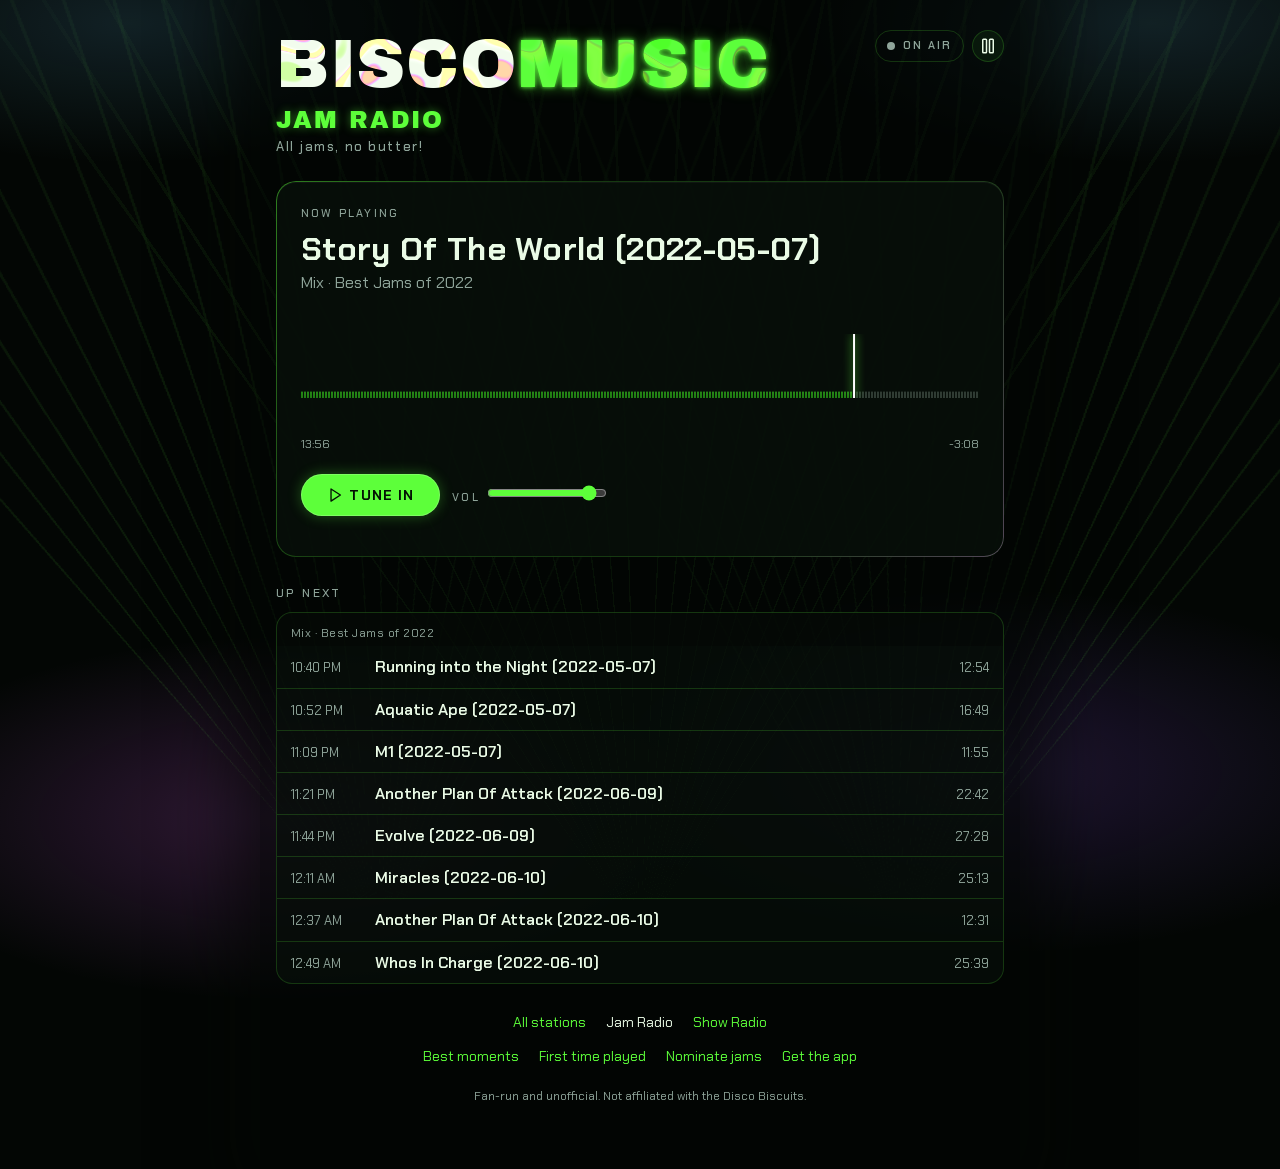
==== index.html @ abedc6e9 "The mixes on Jam Radio: 401 tracks from 10 compilations, 1,005 tracks in all manifests/ "mix" rows g" ====
<!doctype html>
<html lang="en">
<head>
<meta charset="utf-8">
<meta name="viewport" content="width=device-width, initial-scale=1">
<title>Jam Radio · biscomusic</title>
<meta name="description" content="All jams, no butter! Disco Biscuits jams, broadcast around the clock. Everyone hears the same moment — react and comment as it plays.">
<meta name="theme-color" content="#030604">
<link rel="icon" href="static/favicon.svg" type="image/svg+xml">
<link rel="apple-touch-icon" href="static/apple-touch-icon.png">
<link rel="manifest" href="/static/manifest.webmanifest">
<meta name="apple-mobile-web-app-capable" content="yes">
<meta name="mobile-web-app-capable" content="yes">
<meta name="apple-mobile-web-app-title" content="Jam Radio">
<meta name="apple-mobile-web-app-status-bar-style" content="black">
<meta property="og:type" content="website">
<meta property="og:site_name" content="biscomusic">
<meta property="og:title" content="Jam Radio · biscomusic">
<meta property="og:description" content="All jams, no butter! Disco Biscuits jams, broadcast around the clock. Everyone hears the same moment.">
<meta property="og:url" content="https://jams.biscomusic.com/">
<meta property="og:image" content="https://jams.biscomusic.com/static/og.png">
<meta property="og:image:width" content="1200">
<meta property="og:image:height" content="630">
<meta property="og:image:alt" content="biscomusic Jam Radio: on air, with a heat map of the best moments">
<meta name="twitter:card" content="summary_large_image">
<meta name="twitter:title" content="Jam Radio · biscomusic">
<meta name="twitter:description" content="All jams, no butter! Disco Biscuits jams, broadcast around the clock. Everyone hears the same moment.">
<meta name="twitter:image" content="https://jams.biscomusic.com/static/og.png">
<link rel="preload" href="static/fonts/archivo-black-400.woff2" as="font" type="font/woff2" crossorigin>
<link rel="preload" href="static/fonts/chakra-petch-400.woff2" as="font" type="font/woff2" crossorigin>
<link rel="stylesheet" href="static/app.css">
<meta name="icons" content="static/icons.svg">
</head>
<body>
<div class="lasers" aria-hidden="true"><i></i><i></i><i></i></div>
<main class="wrap">
  <header>
    <div class="brand">
      <h1 data-oil><a href="https://biscomusic.com/" data-local="/home.html" aria-label="biscomusic, all stations">BISCO<span>MUSIC</span></a></h1>
      <p class="dial">JAM RADIO</p>
      <p class="tagline">All jams, no butter!</p>
    </div>
    <div class="hside">
      <div class="live" id="live"><i></i>ON AIR</div>
      <button class="ghost motion" id="motion" type="button" aria-pressed="false" aria-label="Pause animations"><svg class="i" aria-hidden="true"><use href="static/icons.svg#pause"/></svg></button>
    </div>
  </header>

  <section class="moment" id="moment" hidden>
    <div class="label">Shared moment</div>
    <div class="msong" id="msong"></div>
    <div class="show" id="mshow"></div>
    <div class="pop" id="mcomment" hidden></div>
    <div class="row"><span class="mwhen" id="mwhen"></span><button class="ghost" id="mvote" hidden><svg class="i" aria-hidden="true"><use href="static/icons.svg#vote"/></svg><span>Vote to play it next</span></button><button class="stop" id="mclose">Dismiss</button></div>
  </section>

  <section class="now">
    <div class="label">Now playing<span class="count" id="count" hidden></span></div>
    <div class="song" id="song">Loading…</div>
    <div><span class="jam" id="jam"></span></div>
    <div class="show" id="show"></div>
    <div class="timeline" id="timeline">
      <div class="flames" id="flames"></div>
      <div class="wavebox" id="bar" role="progressbar" aria-label="Track progress" aria-valuemin="0"><canvas id="wave" aria-hidden="true"></canvas></div>
      <div class="avatars" id="avatars"></div>
      <div class="tcard" id="tcard" role="tooltip" hidden></div>
    </div>
    <div class="times"><span id="el">0:00</span><span id="rem"></span></div>
    <div class="controls">
      <button id="tune" aria-label="Tune in" aria-keyshortcuts="Space"><svg class="i" aria-hidden="true"><use href="static/icons.svg#play"/></svg><span>Tune in</span></button>
      <label class="label vol">Vol <input type="range" id="vol" min="0" max="1" step="0.01" value="0.9"></label>
      <button class="ghost fire" id="fire" hidden title="This part rules" aria-label="React with fire"><svg class="i" aria-hidden="true"><use href="static/icons.svg#flame"/></svg></button>
      <button class="ghost" id="cbtn" hidden aria-label="Comment on this moment"><svg class="i" aria-hidden="true"><use href="static/icons.svg#message-circle"/></svg><span class="wide">Comment</span></button>
      <button class="ghost" id="share" hidden title="Share this moment" aria-label="Share this moment"><svg class="i" aria-hidden="true"><use href="static/icons.svg#link-2"/></svg></button>
      <div class="eq" id="eq"><b></b><b></b><b></b><b></b></div>
    </div>
    <div class="pops" id="pops" aria-live="polite"></div>
    <p class="about" id="facts" hidden><span id="fsum"></span> <a id="fhist" href="/first-played">Song history <svg class="i" aria-hidden="true"><use href="static/icons.svg#arrow-right"/></svg></a></p>
    <div class="kclip" id="kclip" role="region" aria-labelledby="kkind" hidden>
      <div class="fhead"><span class="label" id="kkind">The debut</span><button class="ghost iconbtn" id="kx" aria-label="Close the player"><svg class="i" aria-hidden="true"><use href="static/icons.svg#x"/></svg></button></div>
      <div class="ksong" id="ksong"></div>
      <p class="kwhere" id="kwhere"></p>
      <div class="kctl">
        <button class="ghost iconbtn" id="kplay" aria-label="Pause"><svg class="i" aria-hidden="true"><use href="static/icons.svg#pause"/></svg></button>
        <input type="range" id="kseek" min="0" max="0" step="1" value="0" aria-label="Position in the recording">
        <span class="ktime" id="ktime">0:00</span>
      </div>
      <div class="frow">
        <button class="stop" id="kback"><svg class="i" aria-hidden="true"><use href="static/icons.svg#radio"/></svg><span>Back to the radio</span></button>
        <a class="fbip" id="ksrc" href="https://archive.org" target="_blank" rel="noopener">Tape on archive.org <svg class="i" aria-hidden="true"><use href="static/icons.svg#external-link"/></svg></a>
      </div>
    </div>
  </section>

  <dialog class="sheet" id="sheet" aria-labelledby="stitle">
    <div class="sheet-head">
      <h2 id="stitle">Request a track</h2>
      <span class="vclose" id="sclock"></span>
      <button class="ghost iconbtn" id="sclose" aria-label="Close"><svg class="i" aria-hidden="true"><use href="static/icons.svg#x"/></svg></button>
    </div>
    <label class="search"><svg class="i" aria-hidden="true"><use href="static/icons.svg#search"/></svg><input id="sq" type="search" placeholder="Search songs, venues, cities, dates" aria-label="Search the catalog" autocomplete="off" spellcheck="false"></label>
    <div class="chips" role="radiogroup" aria-label="Shortcuts">
      <button class="chipbtn" role="radio" aria-checked="true" data-f="all">All</button>
      <button class="chipbtn" role="radio" aria-checked="false" data-f="hot"><svg class="i" aria-hidden="true"><use href="static/icons.svg#trending-up"/></svg>Hot</button>
      <button class="chipbtn" role="radio" aria-checked="false" data-f="stale"><svg class="i" aria-hidden="true"><use href="static/icons.svg#history"/></svg>Not aired lately</button>
      <button class="chipbtn" role="radio" aria-checked="false" data-f="long"><svg class="i" aria-hidden="true"><use href="static/icons.svg#clock"/></svg>Long jams</button>
      <button class="chipbtn" role="radio" aria-checked="false" data-f="latest"><svg class="i" aria-hidden="true"><use href="static/icons.svg#radio"/></svg>Latest show</button>
    </div>
    <div class="chips songchips" id="songchips" role="radiogroup" aria-label="Song filters" hidden>
      <button class="chipbtn" role="radio" aria-checked="true" data-sf="any">Any song</button>
      <button class="chipbtn" role="radio" aria-checked="false" data-sf="Sammy" title="Songs that debuted with Sam Altman on drums">Sammy era</button>
      <button class="chipbtn" role="radio" aria-checked="false" data-sf="Allen" title="Songs that debuted with Allen Aucoin on drums">Allen era</button>
      <button class="chipbtn" role="radio" aria-checked="false" data-sf="Marlon" title="Songs that debuted with Marlon Lewis on drums">Marlon era</button>
      <button class="chipbtn" role="radio" aria-checked="false" data-sf="original">Originals</button>
      <button class="chipbtn" role="radio" aria-checked="false" data-sf="cover">Covers</button>
      <button class="chipbtn" role="radio" aria-checked="false" data-sf="rare" title="Songs the band has played live fewer than 30 times"><svg class="i" aria-hidden="true"><use href="static/icons.svg#gem"/></svg>Rarities</button>
      <button class="chipbtn" role="radio" aria-checked="false" data-sf="overdue" title="Songs the band hasn't played in its last 10 shows or more"><svg class="i" aria-hidden="true"><use href="static/icons.svg#hourglass"/></svg>Not played live lately</button>
    </div>
    <div class="sheet-body">
      <p class="scount" id="scount" aria-live="polite"></p>
      <ol class="vlist" id="slist"></ol>
      <button class="ghost vall" id="smore" hidden>Show more</button>
      <p class="snom">Not on the station yet? <a id="snom" href="/nominate">Nominate it from every show on Nugs <svg class="i" aria-hidden="true"><use href="static/icons.svg#arrow-right"/></svg></a></p>
    </div>
  </dialog>

  <form class="cform" id="cform" hidden>
    <div class="label" id="cat">Comment at 0:00</div>
    <input id="cnick" maxlength="24" aria-label="Nickname (optional)" placeholder="Nickname (optional)" autocomplete="nickname">
    <textarea id="cbody" maxlength="280" aria-label="Your comment" placeholder="What's happening in the jam?" required></textarea>
    <div id="ts"></div>
    <div class="row">
      <button type="submit" id="cpost">Post</button>
      <button type="button" class="stop" id="ccancel">Cancel</button>
      <span class="msg" id="cmsg"></span>
      <span class="count" id="ccount">0/280</span>
    </div>
  </form>

  <section id="talk" hidden>
    <h2>Moments in this track</h2>
    <ol class="cl" id="clist"></ol>
  </section>

  <!-- Up next: with voting, the next slot's contenders (vote rows) and then the rotation; without, the clock's next tracks -->
  <section class="upnext" id="vote" aria-labelledby="vtitle">
    <h2 class="split"><span id="vtitle">Up next</span><span class="vclose" id="vclose" hidden></span></h2>
    <div class="ubox">
      <ol class="vlist" id="vtop" hidden></ol>
      <p class="usub" id="nsub" hidden>Then, from the rotation</p>
      <ol id="next"></ol>
    </div>
    <button class="ghost vall" id="vreq" aria-haspopup="dialog" hidden><svg class="i" aria-hidden="true"><use href="static/icons.svg#search"/></svg><span>Request a track</span></button>
  </section>

  <nav class="foot" aria-label="Stations">
    <a href="https://biscomusic.com/" data-local="/home.html">All stations</a>
    <a href="https://jams.biscomusic.com/" data-local="/" aria-current="page">Jam Radio</a>
    <a href="https://shows.biscomusic.com/" data-local="/shows/">Show Radio</a>
  </nav>
  <nav class="foot" aria-label="More">
    <a href="/best">Best moments</a>
    <a href="https://biscomusic.com/first-played" data-local="/first-played">First time played</a>
    <a href="/nominate">Nominate jams</a>
    <a href="https://biscomusic.com/install" data-local="/install">Get the app</a>
  </nav>
  <p class="fine">Fan-run and unofficial. Not affiliated with the Disco Biscuits.</p>
</main>

<!-- Everything besides the radio opens in this panel over it, so the music never stops (see "Panels" below).
     The dialog fills the viewport, with the card in the middle. -->
<dialog class="panel" id="panel" aria-labelledby="ptitle">
  <div class="pcard">
    <div class="sheet-head">
      <h2 id="ptitle"></h2>
      <button class="ghost iconbtn" id="pclose" aria-label="Close"><svg class="i" aria-hidden="true"><use href="static/icons.svg#x"/></svg></button>
    </div>
    <div class="sheet-body" id="pbody" tabindex="-1" autofocus>

      <section class="route" data-route="best" hidden>
        <p class="intro">The most-loved and most talked-about 15 seconds on the station. Want to hear one again? Vote for it to play next.</p>
        <ol class="best" id="b-list"><li><span class="empty">Loading…</span></li></ol>
      </section>

      <section class="route r-nominate" data-route="nominate" hidden>
        <p class="intro">Every Disco Biscuits show on Nugs, song by song. Upvote the performances you want on the station; the most-wanted get cut and added next.</p>
        <label class="search"><svg class="i" aria-hidden="true"><use href="static/icons.svg#search"/></svg><input id="n-q" type="search" placeholder="Song, venue, city or date" aria-label="Search performances" autocomplete="off" spellcheck="false"></label>
        <div class="chips">
          <span role="radiogroup" aria-label="Sort" style="display:contents">
            <button class="chipbtn" role="radio" aria-checked="true" data-sort="top"><svg class="i" aria-hidden="true"><use href="static/icons.svg#trending-up"/></svg>Most wanted</button>
            <button class="chipbtn" role="radio" aria-checked="false" data-sort="long"><svg class="i" aria-hidden="true"><use href="static/icons.svg#clock"/></svg>Longest</button>
            <button class="chipbtn" role="radio" aria-checked="false" data-sort="new">Newest</button>
            <button class="chipbtn" role="radio" aria-checked="false" data-sort="old">Oldest</button>
          </span>
          <button class="chipbtn" role="checkbox" aria-checked="false" id="n-long">20+ min</button>
          <button class="chipbtn" role="checkbox" aria-checked="false" id="n-minef"><svg class="i" aria-hidden="true"><use href="static/icons.svg#arrow-big-up"/></svg>My picks</button>
        </div>
        <p class="offline" id="n-offline" hidden>Voting works on jams.biscomusic.com. You can still browse here.</p>
        <p class="scount" id="n-count" aria-live="polite"></p>
        <ol class="noms" id="n-list"><li><span class="empty">Loading the catalog…</span></li></ol>
        <button class="ghost more" id="n-more" hidden>Show more</button>
      </section>

      <section class="route r-install" data-route="install" hidden>
        <p class="intro">Jam Radio installs straight from your browser, no app store needed. It gets its own icon, opens full-screen, and keeps playing with controls on your lock screen.</p>
        <p id="i-frame" hidden>Over Show Radio, these steps would install Show Radio's page. To install Jam Radio, <a href="https://jams.biscomusic.com/install" target="_blank" rel="noopener">open it in a new tab</a> and follow them there.</p>
        <p class="done" id="i-done" hidden><svg class="i" aria-hidden="true"><use href="static/icons.svg#check"/></svg>You're already in the app. Enjoy the jams.</p>
        <p id="i-now" hidden><button data-install><svg class="i" aria-hidden="true"><use href="static/icons.svg#download"/></svg>Install Jam Radio</button></p>
        <div class="chips" role="radiogroup" aria-label="Your device">
          <button class="chipbtn" role="radio" aria-checked="false" data-os="ios"><svg class="i" aria-hidden="true"><use href="static/icons.svg#smartphone"/></svg>iPhone &amp; iPad</button>
          <button class="chipbtn" role="radio" aria-checked="false" data-os="android"><svg class="i" aria-hidden="true"><use href="static/icons.svg#smartphone"/></svg>Android</button>
          <button class="chipbtn" role="radio" aria-checked="false" data-os="mac"><svg class="i" aria-hidden="true"><use href="static/icons.svg#laptop"/></svg>Mac</button>
          <button class="chipbtn" role="radio" aria-checked="false" data-os="windows"><svg class="i" aria-hidden="true"><use href="static/icons.svg#monitor"/></svg>Windows</button>
        </div>

        <section class="how" data-os="ios" hidden>
          <h3 data-browser="safari chrome edge firefox">Safari, Chrome or Edge</h3>
          <ol class="steps">
            <li><svg class="i" aria-hidden="true"><use href="static/icons.svg#share"/></svg><span>Tap the <kbd>Share</kbd> button (bottom toolbar in Safari, address bar in Chrome and Edge)</span></li>
            <li><svg class="i" aria-hidden="true"><use href="static/icons.svg#square-plus"/></svg><span>Scroll down and tap <kbd>Add to Home Screen</kbd></span></li>
            <li><svg class="i" aria-hidden="true"><use href="static/icons.svg#check"/></svg><span>Leave <kbd>Open as Web App</kbd> on and tap <kbd>Add</kbd></span></li>
          </ol>
          <p class="tip">Don't see Add to Home Screen? Tap <kbd>Edit Actions</kbd> at the bottom of the share sheet and add it.</p>
        </section>

        <section class="how" data-os="android" hidden>
          <h3 data-browser="chrome edge">Chrome</h3>
          <ol class="steps">
            <li><svg class="i" aria-hidden="true"><use href="static/icons.svg#ellipsis-vertical"/></svg><span>Tap the <kbd>⋮</kbd> menu (or the Install button above, when it shows)</span></li>
            <li><svg class="i" aria-hidden="true"><use href="static/icons.svg#square-plus"/></svg><span>Tap <kbd>Add to Home screen</kbd>, then <kbd>Install</kbd></span></li>
            <li><svg class="i" aria-hidden="true"><use href="static/icons.svg#check"/></svg><span>Jam Radio shows up with your other apps</span></li>
          </ol>
          <h3 data-browser="samsung">Samsung Internet</h3>
          <ol class="steps">
            <li><svg class="i" aria-hidden="true"><use href="static/icons.svg#download"/></svg><span>Tap the install icon in the address bar, or open the <kbd>≡</kbd> menu</span></li>
            <li><svg class="i" aria-hidden="true"><use href="static/icons.svg#square-plus"/></svg><span>Tap <kbd>Add page to</kbd>, then <kbd>Home screen</kbd></span></li>
          </ol>
          <h3 data-browser="firefox">Firefox</h3>
          <ol class="steps">
            <li><svg class="i" aria-hidden="true"><use href="static/icons.svg#ellipsis-vertical"/></svg><span>Tap the <kbd>⋮</kbd> menu</span></li>
            <li><svg class="i" aria-hidden="true"><use href="static/icons.svg#square-plus"/></svg><span>Tap <kbd>Add app to Home screen</kbd> (or <kbd>Install</kbd>)</span></li>
          </ol>
        </section>

        <section class="how" data-os="mac" hidden>
          <h3 data-browser="safari">Safari</h3>
          <ol class="steps">
            <li><svg class="i" aria-hidden="true"><use href="static/icons.svg#share"/></svg><span>In the menu bar, choose <kbd>File</kbd> › <kbd>Add to Dock…</kbd> (or use the Share button)</span></li>
            <li><svg class="i" aria-hidden="true"><use href="static/icons.svg#check"/></svg><span>Click <kbd>Add</kbd>. Jam Radio is in your Dock and Launchpad</span></li>
          </ol>
          <p class="tip">Needs macOS Sonoma or newer.</p>
          <h3 data-browser="chrome">Chrome</h3>
          <ol class="steps">
            <li><svg class="i" aria-hidden="true"><use href="static/icons.svg#download"/></svg><span>Click the install icon at the right end of the address bar (or the Install button above)</span></li>
            <li><svg class="i" aria-hidden="true"><use href="static/icons.svg#ellipsis-vertical"/></svg><span>No icon? <kbd>⋮</kbd> › <kbd>Cast, save, and share</kbd> › <kbd>Install page as app…</kbd></span></li>
          </ol>
          <h3 data-browser="edge">Edge</h3>
          <ol class="steps">
            <li><svg class="i" aria-hidden="true"><use href="static/icons.svg#download"/></svg><span>Click the <kbd>App available</kbd> icon in the address bar, or <kbd>…</kbd> › <kbd>Apps</kbd> › <kbd>Install this site as an app</kbd></span></li>
          </ol>
          <h3 data-browser="firefox">Firefox</h3>
          <p class="tip">Firefox on Mac can't install web apps yet. Open jams.biscomusic.com in Safari or Chrome and follow the steps above.</p>
        </section>

        <section class="how" data-os="windows" hidden>
          <h3 data-browser="edge">Edge</h3>
          <ol class="steps">
            <li><svg class="i" aria-hidden="true"><use href="static/icons.svg#download"/></svg><span>Click the <kbd>App available</kbd> icon in the address bar (or the Install button above)</span></li>
            <li><svg class="i" aria-hidden="true"><use href="static/icons.svg#ellipsis-vertical"/></svg><span>No icon? <kbd>…</kbd> › <kbd>Apps</kbd> › <kbd>Install this site as an app</kbd></span></li>
            <li><svg class="i" aria-hidden="true"><use href="static/icons.svg#check"/></svg><span>Tick <kbd>Pin to taskbar</kbd> and <kbd>Pin to Start</kbd> if you like, then <kbd>Allow</kbd></span></li>
          </ol>
          <h3 data-browser="chrome">Chrome</h3>
          <ol class="steps">
            <li><svg class="i" aria-hidden="true"><use href="static/icons.svg#download"/></svg><span>Click the install icon at the right end of the address bar (or the Install button above)</span></li>
            <li><svg class="i" aria-hidden="true"><use href="static/icons.svg#ellipsis-vertical"/></svg><span>No icon? <kbd>⋮</kbd> › <kbd>Cast, save, and share</kbd> › <kbd>Install page as app…</kbd></span></li>
          </ol>
          <h3 data-browser="firefox">Firefox</h3>
          <ol class="steps">
            <li><svg class="i" aria-hidden="true"><use href="static/icons.svg#square-plus"/></svg><span>Click the <kbd>Add to taskbar</kbd> icon in the address bar (Firefox 143 or newer)</span></li>
          </ol>
        </section>

        <p class="note">It's radio: every listener hears the same moment of the broadcast, and stopping and tuning back in drops you at the live point. Updates arrive by themselves, and new jams show up as soon as they're added.</p>
      </section>

      <section class="route fp" data-route="first-played" hidden>
        <p class="intro">Every Disco Biscuits song, placed on the night it debuted. Tap a song to hear its first performance next to its latest, see how often it's been played since, and find its jams on the radio.</p>
        <p class="status" id="fp-status" role="status">Loading every song…</p>

        <div id="fp-app" hidden>
          <label class="search"><svg class="i" aria-hidden="true"><use href="static/icons.svg#search"/></svg><input id="fp-q" type="search" placeholder="Search song titles" aria-label="Search song titles" autocomplete="off" spellcheck="false"></label>
          <div class="fgroup" role="group" aria-labelledby="fp-era-l"><span class="label" id="fp-era-l">Era</span><div class="fchips" id="fp-eras"></div></div>
          <div class="fgroup" role="group" aria-labelledby="fp-kind-l"><span class="label" id="fp-kind-l">Type</span><div class="fchips" id="fp-kinds"></div></div>
          <div class="frow">
            <label class="field"><span class="label">Songwriter</span><select id="fp-by"></select></label>
            <label class="field"><span class="label">From</span><select id="fp-from"></select></label>
            <label class="field"><span class="label">To</span><select id="fp-to"></select></label>
          </div>

          <div class="hist" id="fp-hist" role="group" aria-label="Debuts per year"></div>
          <div class="band" id="fp-band" aria-hidden="true"></div>
          <p class="hint">Tap a year to see its debuts, tap it again for all years. Drag across the bars for a range.</p>

          <div class="countrow">
            <p class="scount" id="fp-count" aria-live="polite"></p>
            <button class="ghost" id="fp-reset" hidden><svg class="i" aria-hidden="true"><use href="static/icons.svg#rotate-ccw"/></svg>Reset</button>
            <button class="ghost" id="fp-csv"><svg class="i" aria-hidden="true"><use href="static/icons.svg#download"/></svg>Download CSV</button>
          </div>
          <p class="legend" id="fp-legend"></p>
          <div id="fp-timeline"></div>

          <h2>About the data</h2>
          <div class="about">
            <p>Songs, debuts, play counts and setlists come from the <a id="fp-bip-link" href="https://discobiscuits.net/songs" target="_blank" rel="noopener">Biscuits Internet Project</a>, the fan-run database of every show. <span id="fp-fresh"></span></p>
            <p id="fp-tapers">Recordings stream from the <a href="https://archive.org/details/DiscoBiscuits" target="_blank" rel="noopener">Disco Biscuits collection</a> on archive.org, shared by the tapers who recorded the shows. Where a debut wasn't taped, you hear the earliest recording that exists.</p>
            <p id="fp-ranking" hidden><b>How versions are ranked.</b> Top rated versions combine BIP listeners' star ratings of each performance with archive.org reviews of the whole night's recordings. Each site's ratings are compared against that site's own average, more votes count more, and archive.org counts half because it rates the whole show and the tape, not just the song.</p>
            <p>A fan project with no affiliation with the band.</p>
          </div>
          <h2>Eras</h2>
          <ol class="eras" id="fp-eratable"></ol>
        </div>
      </section>

    </div>
  </div>
</dialog>

<!-- First time played: a song's details, over its panel -->
<dialog class="sheet fp" id="fp-sheet" aria-labelledby="fp-d-title">
  <div class="sheet-head">
    <span class="label" id="fp-d-kind"></span>
    <button class="ghost iconbtn close" id="fp-d-close" aria-label="Close"><svg class="i" aria-hidden="true"><use href="static/icons.svg#x"/></svg></button>
  </div>
  <div class="sheet-body" id="fp-d-body"></div>
</dialog>

<div class="toast" id="toast" role="status" hidden></div>
<audio id="a" preload="auto"></audio>
<audio id="b" preload="auto"></audio>
<audio id="kaudio" preload="none"></audio>
<script src="static/icon.js"></script>
<script src="static/station.js"></script>
<script src="static/pwa.js"></script>
<script src="static/a11y.js"></script>
<script src="static/oil.js"></script>
<script>
const $ = id => document.getElementById(id);
// Off biscomusic.com (server.py, a Pages preview) the other sites are paths of this one (as in static/shows.js).
if (!/(^|\.)biscomusic\.com$/.test(location.hostname)) document.querySelectorAll('a[data-local]').forEach(a => { a.href = a.dataset.local; });
const decks = [$('a'), $('b')];
let audio = decks[0];
let S, starts = [], total = 0, listening = false, curIdx = -1, shownIdx = -1;   // curIdx: on the deck; shownIdx: on screen

const fmt = s => { s = Math.max(0, Math.floor(s)); const h = Math.floor(s/3600), m = Math.floor(s%3600/60), x = String(s%60).padStart(2,'0'); return h ? `${h}:${String(m).padStart(2,'0')}:${x}` : `${m}:${x}`; };
const showLine = t => { if (t.mix) return `Mix · ${t.mix}`;   // a mix's track: its date is only the mix's year
  const d = new Date(t.date+'T12:00:00'); return `${d.toLocaleDateString(undefined,{month:'short',day:'numeric',year:'numeric'})} · ${t.venue} · ${t.city}`; };
const jamLine = t => t.jam ? `Jam ${t.jam}` : '';

// What's on air. On jams.biscomusic.com that's the station state from /api/station (listener votes,
// else the rotation); with no API (server.py) it's the old clock loop over schedule.json.
let ST = null, stationTimers = [], lastFetch = 0;
const indexOfTrack = id => S.tracks.findIndex(t => trackId(t) === id);

function live() {
  if (ST && ST.i >= 0) {
    const t = S.tracks[ST.i];
    let i = ST.i, offset = (Date.now() - ST.started_at) / 1000;
    if (offset >= t.duration) {
      if (ST.nextI >= 0) { offset = Math.min(offset - t.duration, S.tracks[ST.nextI].duration); i = ST.nextI; }
      else offset = t.duration;   // hold here until we hear what's next
      refreshStationSoon();
    }
    return { i, offset };
  }
  const pos = ((Date.now() - Date.parse(S.epoch)) / 1000) % total;
  let i = starts.findIndex((s, k) => pos < s + S.tracks[k].duration);
  if (i < 0) i = 0;
  return { i, offset: pos - starts[i], pos };
}

function setStation(v) {
  const prev = ST;
  ST = { ...v, i: indexOfTrack(v.track), nextI: v.next ? indexOfTrack(v.next.track) : -1 };
  if (ST.i < 0) { ST = null; return; }   // schedule and station disagree (mid-deploy): use the clock
  stationTimers.forEach(clearTimeout);
  const at = ms => setTimeout(fetchStation, Math.max(500, ms - Date.now()));
  stationTimers = [at(ST.lock_at + 1000), at(ST.end_at + 500)];
  if (!prev || prev.round !== ST.round || prev.next?.track !== ST.next?.track) shownIdx = -1;   // redraw Coming up
  renderVote();
  if (ST.nextI >= 0 && !waves.has(ST.next.track)) loadWave(S.tracks[ST.nextI]);   // no blank timeline at the handoff
  if (listening && !prev && live().i !== curIdx) tune();   // first answer overrides the clock guess
}

async function fetchStation() {
  lastFetch = Date.now();
  try { const r = await fetch('/api/station'); if (r.ok) setStation(await r.json()); } catch (e) {}
}
function refreshStationSoon() { if (Date.now() - lastFetch > 2000) fetchStation(); }

const ARTWORK = [{ src: '/static/icon-512.png', sizes: '512x512', type: 'image/png' }, { src: '/static/icon-192.png', sizes: '192x192', type: 'image/png' }];
function setRadioMeta(t) {
  if ('mediaSession' in navigator) navigator.mediaSession.metadata = new MediaMetadata({
    title: t.song + (t.jam ? ` (jam ${t.jam})` : ''), artist: 'The Disco Biscuits', album: showLine(t), artwork: ARTWORK });
}

function render() {
  const { i, offset } = live();
  const t = S.tracks[i];
  if (i !== shownIdx) {
    shownIdx = i;
    $('song').textContent = t.song;
    $('jam').textContent = jamLine(t);
    $('show').textContent = showLine(t);
    setTitle();
    if (!K.on) setRadioMeta(t);   // a clip owns the lock screen until it's closed
    renderFacts(t);
  }
  renderNext(i, offset);
  renderVoteClock();
  const el = listening && audio.currentTime && curIdx === i ? audio.currentTime : offset;
  drawTimeline(t, el);
  $('bar').setAttribute('aria-valuemax', Math.round(t.duration));
  $('bar').setAttribute('aria-valuenow', Math.round(el));
  $('bar').setAttribute('aria-valuetext', `${fmt(el)} of ${fmt(t.duration)}`);
  $('el').textContent = fmt(el);
  $('rem').textContent = '-' + fmt(t.duration - el);
  if (C.on) renderComments(i, el);
  renderMoment();
  if (listening && navigator.mediaSession?.setPositionState) {
    try { navigator.mediaSession.setPositionState({ duration: t.duration, position: Math.min(el, t.duration), playbackRate: 1 }); } catch (e) {}
  }
}

const clockAt = ms => new Date(ms).toLocaleTimeString([], { hour: 'numeric', minute: '2-digit' });
// Up next. Without voting: the clock's next tracks and when each starts. With voting, the next slot's
// contenders are the vote rows above this list (renderVote), and this is the rotation after them: no times,
// since votes decide what plays when. A show's date and venue are shown once above its run of tracks, and
// read with each row.
const songHtml = t => `${t.song}${t.jam ? ` <span class="jam">· jam ${t.jam}</span>` : ''}<span class="sr">, ${showLine(t)}</span>`;
const nextRow = (t, when) => ({ show: showLine(t), html: `<li${when ? '' : ' class="later"'}>${when ? `<span class="t">${when}</span>` : ''}<span class="s">${songHtml(t)}</span><span class="d">${fmt(t.duration)}</span></li>` });
// The next slot's contenders: what's locked in, else the leaders, else the rotation's pick.
const ballotTracks = () => ST.next ? [ST.next.track] : ST.tally.length ? ST.tally.slice(0, 3).map(([id]) => id) : ST.rotation.slice(0, 1);

let nextKey = '';
function renderNext(i, offset) {
  const rows = [];
  let key;
  if (!ST) {
    const cur = S.tracks[i];
    let at = Date.now() + (cur.duration - offset) * 1000;
    for (let k = 1; k <= 8; k++) {
      const t = S.tracks[(i + k) % S.tracks.length];
      rows.push(nextRow(t, clockAt(at)));
      at += t.duration * 1000;
    }
    key = 'clock:' + i;
  } else {
    if (i !== ST.i) return;   // rolled into the next track; the next poll brings the new round
    const ballot = ballotTracks();
    for (const id of ST.rotation.filter(id => !ballot.includes(id)).slice(0, 5)) {
      const t = S.tracks[indexOfTrack(id)];
      if (t) rows.push(nextRow(t));
    }
    key = `rotation:${ballot}:${ST.rotation}`;
  }
  $('nsub').hidden = !ST || !rows.length;
  if (key === nextKey) return;
  nextKey = key;
  let prev = null;
  $('next').innerHTML = rows.map(r => {
    const head = r.show && r.show !== prev ? `<li class="grp" aria-hidden="true">${r.show}</li>` : '';
    prev = r.show;
    return head + r.html;
  }).join('');
}

// Two decks: `audio` is on air, the spare preloads the next track so the handoff is gapless.
const PRELOAD_SECONDS = 45;
let gen = 0, retryDelay = 1000, cued = -1;   // cued = track index loaded on the spare deck
const spare = () => decks[audio === decks[0] ? 1 : 0];
const clear = d => { d.pause(); d.removeAttribute('src'); d.load(); };

function loaded(d) {
  return new Promise((ok, fail) => {
    if (d.readyState >= 1) return ok();
    const done = f => () => { d.removeEventListener('loadedmetadata', yes); d.removeEventListener('error', no); f(); };
    const yes = done(ok), no = done(() => fail(new Error('load failed')));
    d.addEventListener('loadedmetadata', yes); d.addEventListener('error', no);
  });
}

// (Re)join the live point. Each call bumps `gen`, so a stale load or retry can't take over.
async function tune() {
  const g = ++gen;
  const { i } = live();
  if (cued === i) { const old = audio; audio = spare(); clear(old); }
  else { clear(spare()); audio.src = S.tracks[i].file; }
  cued = -1; curIdx = i;
  try {
    await loaded(audio);
    if (g !== gen) return;
    audio.currentTime = live().offset;
    await audio.play();
    retryDelay = 1000;
  } catch (e) {
    if (g !== gen || !listening) return;
    if (e.name === 'NotAllowedError') return stop();
    setTimeout(() => g === gen && listening && tune(), retryDelay);
    retryDelay = Math.min(retryDelay * 2, 15000);
  }
  render();
}

// Track ended: start the cued spare right away; fall back to a normal tune if it isn't ready.
const nextIndex = () => !ST ? (curIdx + 1) % S.tracks.length : curIdx === ST.i ? ST.nextI : -1;

async function handoff() {
  const n = nextIndex(), next = spare();
  if (n < 0) { await fetchStation(); return tune(); }   // ended before we heard what's next
  if (cued !== n || next.readyState < 3) return tune();
  const old = audio, g = ++gen;
  audio = next; curIdx = n; cued = -1;
  try { next.currentTime = 0; await next.play(); clear(old); render(); }
  catch (e) { if (g === gen) { audio = old; tune(); } }
}

function preloadNext() {
  if (!listening || audio.paused || !audio.duration) return;
  const n = nextIndex();
  if (n < 0 || cued === n || audio.duration - audio.currentTime > PRELOAD_SECONDS) return;
  const d = spare(); d.src = S.tracks[n].file; d.preload = 'auto'; d.load(); cued = n;
}

function setTune(ic, label) { $('tune').replaceChildren(icon(ic), Object.assign(document.createElement('span'), { textContent: label })); $('tune').setAttribute('aria-label', label); }
function start() { closeClip(); listening = true; if (navigator.mediaSession) navigator.mediaSession.playbackState = 'playing'; setTune('square', 'Stop'); $('tune').className = 'stop'; $('live').classList.add('on'); $('eq').classList.add('on'); tune(); heartbeat(); }
function stop() { listening = false; if (navigator.mediaSession) navigator.mediaSession.playbackState = 'none'; gen++; decks.forEach(clear); cued = -1; curIdx = -1; setTune('play', 'Tune in'); $('tune').className = ''; $('live').classList.remove('on'); $('eq').classList.remove('on'); heartbeat(true); }

decks.forEach(d => {
  d.addEventListener('ended', e => listening && e.target === audio && handoff());
  d.addEventListener('error', e => {
    if (e.target !== audio) { if (!e.target.getAttribute('src')) return; cued = -1; return; }
    // Load failures are retried by tune(); this only handles errors after the track loaded.
    if (listening && audio.readyState >= 1) { const g = gen; setTimeout(() => g === gen && listening && tune(), retryDelay); retryDelay = Math.min(retryDelay * 2, 15000); }
  });
  d.addEventListener('timeupdate', e => e.target === audio && preloadNext());
  d.volume = 0.9;
});
$('tune').onclick = () => listening ? stop() : start();

// Space plays and pauses, as in any player: tunes in or stops, or pauses the song clip playing instead.
// Left alone while typing, and on controls Space already presses (a focused Tune in toggles by itself).
document.addEventListener('keydown', e => {
  if (e.code !== 'Space' || e.repeat || e.ctrlKey || e.metaKey || e.altKey || e.shiftKey || !S) return;
  if (e.target.closest?.('input, textarea, select, button, a[href], summary, [contenteditable], [role="button"], [role="radio"], [role="checkbox"], [role="slider"], [role="tab"]')) return;
  e.preventDefault();   // and don't scroll the page
  if (K.on) { if (kaudio.paused) kaudio.play().catch(() => {}); else kaudio.pause(); }
  else if (listening) stop(); else start();
});

// Lock screen / headset / car controls. It's radio: pause stops, play rejoins the live point, no seeking.
// While a song clip plays (see playClip), they play, pause and seek the clip instead.
const msSet = (a, f) => { try { navigator.mediaSession.setActionHandler(a, f); } catch (e) {} };
if ('mediaSession' in navigator) {
  msSet('play', () => { if (K.on) $('kaudio').play().catch(() => {}); else if (!listening) start(); });
  msSet('pause', () => { if (K.on) $('kaudio').pause(); else if (listening) stop(); });
  msSet('stop', () => { if (K.on) closeClip(); else if (listening) stop(); });
  ['seekbackward', 'seekforward', 'seekto', 'previoustrack', 'nexttrack'].forEach(a => msSet(a, null));
}
function setVolume(v) { [...decks, kaudio].forEach(d => d.volume = v); $('vol').value = v; }
$('vol').oninput = e => setVolume(e.target.value);

// Drift correction: stay within 2s of the live point
// (compares positions across the whole broadcast, so a handoff a moment early isn't undone)
setInterval(() => {
  if (!listening || audio.paused || audio.seeking || curIdx < 0) return;
  const { i, offset, pos } = live();
  if (ST) {
    if (i === curIdx) { if (Math.abs(audio.currentTime - offset) > 2) audio.currentTime = offset; return; }
    const finishing = curIdx === ST.i && i === ST.nextI && audio.duration - audio.currentTime < 3;   // handoff is due
    const early = curIdx === ST.nextI && i === ST.i;                                               // handed off a moment early
    if (!finishing && !early) tune();
    return;
  }
  let d = pos - (starts[curIdx] + audio.currentTime);
  if (d > total / 2) d -= total; else if (d < -total / 2) d += total;
  if (Math.abs(d) <= 2) return;
  if (i !== curIdx) return tune();
  audio.currentTime = offset;
}, 10000);

// Comments: pinned to a moment in a track, so they come back every time that moment airs.
// Only on the live site; server.py has no /api, so locally this stays off.
const C = { on: false, siteKey: '', track: null, list: [], shown: '', draft: null, widget: null, token: null, waiting: null,
            heat: new Map(), bucket: 5, mine: new Set() };   // heat: 5-second slice -> reaction count
const POP_SECONDS = 20;

// Listener count: tuned-in tabs check in every minute with a random per-tab id (no IP).
const P = { id: [...crypto.getRandomValues(new Uint8Array(16))].map(b => b.toString(16).padStart(2, '0')).join(''), n: 0 };
function showListeners(n) {
  P.n = n;
  $('count').textContent = `${n} listening`;
  $('count').hidden = !n;
}
async function heartbeat(leaving) {
  if (!C.on) return;
  const body = JSON.stringify({ id: P.id, leaving: !!leaving });
  if (leaving) {
    showListeners(Math.max(0, P.n - 1));
    if (navigator.sendBeacon && navigator.sendBeacon('/api/presence', body)) return;
  }
  try {
    const r = await fetch('/api/presence', { method: 'POST', body, keepalive: true });
    if (r.ok) showListeners((await r.json()).listening);
  } catch (e) {}
}
async function pollListeners() {
  if (!C.on) return;
  if (listening) return heartbeat();   // background tabs keep counting while they play
  if (document.visibilityState !== 'visible') return;
  try { const r = await fetch('/api/presence'); if (r.ok) showListeners((await r.json()).listening); } catch (e) {}
}
addEventListener('pagehide', () => listening && heartbeat(true));
const trackId = t => t.file.split('/').pop().split('?')[0].replace(/\.mp3$/, '');   // drop ?v=<hash>
const store = { get: k => { try { return localStorage.getItem(k) || ''; } catch (e) { return ''; } },
                set: (k, v) => { try { localStorage.setItem(k, v); } catch (e) {} } };

function heard() {
  const { i, offset } = live();
  return { i, el: listening && audio.currentTime && curIdx === i ? audio.currentTime : offset };
}

async function loadMoments(track) {
  const m = await fetch('/api/moments?track=' + encodeURIComponent(track)).then(res => res.ok ? res.json() : null).catch(() => null);
  if (!m || track !== C.track) return;
  C.list = m.comments; C.shown = '';
  C.bucket = m.bucket; C.heat = new Map(m.counts);
}

// ---- Timeline: the track's waveform, with flames and comments on it (SoundCloud-style) ----
// Waveforms are 200 loudness levels per track, drawn by build.py into waves/<id>.txt.
const waves = new Map();   // track id -> Uint8Array | null (missing) | 'loading'
function loadWave(t) {
  const id = trackId(t), v = t.file.split('?v=')[1];
  waves.set(id, 'loading');
  fetch(`waves/${id}.txt` + (v ? `?v=${v}` : ''))
    .then(r => r.ok ? r.text() : Promise.reject())
    .then(b64 => waves.set(id, Uint8Array.from(atob(b64.trim()), ch => ch.charCodeAt(0))))
    .catch(() => waves.set(id, null));
}

// Flames per waveform bar (C.heat holds 5-second buckets for the current track).
function heatPerBar(t, n) {
  const out = new Float32Array(n);
  if (!C.heat.size || trackId(t) !== C.track) return out;
  for (const [b, cnt] of C.heat) out[Math.min(n - 1, Math.floor(((b + 0.5) * C.bucket / t.duration) * n))] += cnt;
  return out;
}

function drawTimeline(t, el) {
  const cv = $('wave'), id = trackId(t);
  if (!waves.has(id)) loadWave(t);
  const lv = waves.get(id);
  const dpr = window.devicePixelRatio || 1, W = cv.clientWidth, H = cv.clientHeight;
  if (!W || !H) return;
  if (cv.width !== Math.round(W * dpr) || cv.height !== Math.round(H * dpr)) { cv.width = Math.round(W * dpr); cv.height = Math.round(H * dpr); }
  const g = cv.getContext('2d');
  g.setTransform(dpr, 0, 0, dpr, 0, 0); g.clearRect(0, 0, W, H);
  const css = getComputedStyle(document.documentElement), color = v => css.getPropertyValue(v).trim();
  const n = Math.max(24, Math.floor(W / 3)), bw = W / n, px = Math.min(W, W * el / t.duration);
  const heat = heatPerBar(t, n), heatMax = Math.max(...heat);
  const played = g.createLinearGradient(0, 0, 0, H);
  played.addColorStop(0, color('--accent')); played.addColorStop(1, color('--accent-deep'));
  for (let j = 0; j < n; j++) {
    let level = 0.1;   // flat baseline while the waveform loads (or if it's missing)
    if (lv instanceof Uint8Array) {
      const a = Math.floor(j * lv.length / n), b = Math.max(a + 1, Math.floor((j + 1) * lv.length / n));
      let sum = 0; for (let k = a; k < b; k++) sum += lv[k];
      level = sum / (b - a) / 255;
    }
    const h = Math.max(2, level * H), x = j * bw, isPlayed = x + bw / 2 <= px;
    g.globalAlpha = isPlayed ? 1 : 0.3;
    g.fillStyle = isPlayed ? played : color('--dim');
    g.fillRect(x, H - h, Math.max(1, bw - 1), h);
    if (heat[j] && heatMax) {   // flames tint the bar magenta
      g.globalAlpha = (isPlayed ? 0.9 : 0.55) * Math.sqrt(heat[j] / heatMax);
      g.fillStyle = color('--accent2');
      g.fillRect(x, H - h, Math.max(1, bw - 1), h);
    }
  }
  g.globalAlpha = 1;
  g.fillStyle = '#fff'; g.shadowColor = color('--accent'); g.shadowBlur = 10;
  g.fillRect(Math.max(0, px - 1), 0, 2, H);
  g.shadowBlur = 0;
  renderMarkers(t, el, W);
}

const AV_COLORS = ['#5dff3a', '#e268ff', '#9b5cff', '#6fd6ff', '#ffb84d', '#ff4d8d'];
const avColor = name => { let h = 0; for (const ch of name || '?') h = (h * 31 + ch.charCodeAt(0)) >>> 0; return AV_COLORS[h % AV_COLORS.length]; };
const initials = name => name ? name.trim().split(/\s+/).slice(0, 2).map(w => [...w][0]).join('').toUpperCase() : '?';
const commentsAround = list => list.length === 1 ? `${list[0].nickname || 'anonymous'} at ${fmt(list[0].pos)}: ${list[0].body}` : `${list.length} comments around ${fmt(list[0].pos)}`;

// Peaks in the flame buckets: at least 2 flames and half the track's best; 15 s apart; at most 6.
function flamePeaks() {
  const top = Math.max(0, ...C.heat.values()), picked = [];
  for (const [b, cnt] of [...C.heat].sort((a, b) => b[1] - a[1])) {
    if (cnt < 2 || cnt < top / 2 || picked.length >= 6) break;
    if (picked.some(p => Math.abs(p.b - b) * C.bucket < 15)) continue;
    picked.push({ b, cnt });
  }
  return picked;
}

let markersKey = '';
function renderMarkers(t, el, W) {
  const id = trackId(t), dur = t.duration;
  const list = trackId(t) === C.track ? C.list : [];
  const key = [id, Math.round(W), list.map(c => c.id).join('.'), [...C.heat].join(';')].join('|');
  if (key !== markersKey) {
    markersKey = key;
    hideCard();
    // Flames
    $('flames').replaceChildren(...(trackId(t) === C.track ? flamePeaks() : []).map(({ b, cnt }) => {
      const pos = (b + 0.5) * C.bucket, m = document.createElement('button');
      m.className = 'fmark'; m.style.left = (100 * pos / dur) + '%'; m.dataset.pos = pos;
      m.append(icon('flame'), Object.assign(document.createElement('b'), { textContent: cnt }));
      m.setAttribute('aria-label', `${cnt} flames at ${fmt(pos)}`);
      m._card = () => cardFlames(cnt, pos);
      return m;
    }));
    // Comments, grouped when their avatars would overlap
    const groups = [];
    for (const c of [...list].sort((a, b) => a.pos - b.pos)) {
      const x = W * c.pos / dur, last = groups[groups.length - 1];
      if (last && x - last.x < 24) last.list.push(c); else groups.push({ x, list: [c] });
    }
    $('avatars').replaceChildren(...groups.map(gr => {
      const first = gr.list[0], m = document.createElement('button');
      m.className = 'av'; m.style.left = (100 * first.pos / dur) + '%'; m.dataset.pos = first.pos;
      const face = document.createElement('span'); face.className = 'face';
      face.textContent = initials(first.nickname); face.style.setProperty('--c', avColor(first.nickname));
      m.append(face);
      if (gr.list.length > 1) m.append(Object.assign(document.createElement('b'), { textContent: gr.list.length }));
      m.setAttribute('aria-label', commentsAround(gr.list));
      m._card = () => cardComments(gr.list);
      return m;
    }));
    for (const m of [...$('flames').children, ...$('avatars').children]) wireMarker(m);
  }
  for (const m of [...$('flames').children, ...$('avatars').children]) m.classList.toggle('past', Number(m.dataset.pos) <= el);
}

// The card that shows a marker's comments (or flame count).
let cardFor = null, cardPinned = false;
function cardComments(list) {
  const out = list.slice(0, 3).map(c => {
    const row = document.createElement('div'); row.className = 'trow';
    const face = document.createElement('span'); face.className = 'face'; face.textContent = initials(c.nickname); face.style.setProperty('--c', avColor(c.nickname));
    const txt = document.createElement('div');
    const who = document.createElement('b'); who.textContent = c.nickname || 'anonymous';
    const at = document.createElement('small'); at.textContent = fmt(c.pos);
    const body = document.createElement('p'); body.textContent = c.body;
    txt.append(who, at, body); row.append(face, txt);
    return row;
  });
  if (list.length > 3) out.push(Object.assign(document.createElement('small'), { className: 'more', textContent: `and ${list.length - 3} more in the list below` }));
  return out;
}
function cardFlames(cnt, pos) {
  const row = document.createElement('div'); row.className = 'trow';
  const txt = document.createElement('div');
  txt.append(Object.assign(document.createElement('b'), { textContent: `${cnt} listener${cnt === 1 ? '' : 's'} lit this up` }),
             Object.assign(document.createElement('small'), { textContent: fmt(pos) }));
  row.append(icon('flame', 'i big'), txt);
  return [row];
}
function showCard(m, pin) {
  const card = $('tcard'), box = $('timeline').getBoundingClientRect(), r = m.getBoundingClientRect();
  card.replaceChildren(...m._card());
  card.classList.toggle('above', m.classList.contains('av'));
  card.hidden = false; cardFor = m; cardPinned = !!pin;
  const w = card.offsetWidth, x = r.left + r.width / 2 - box.left;
  card.style.left = Math.min(Math.max(0, x - w / 2), box.width - w) + 'px';
  m.setAttribute('aria-describedby', 'tcard');
}
function hideCard() {
  if (cardFor) cardFor.removeAttribute('aria-describedby');
  $('tcard').hidden = true; cardFor = null; cardPinned = false;
}
function wireMarker(m) {
  m.addEventListener('mouseenter', () => { if (!cardPinned) showCard(m); });
  m.addEventListener('mouseleave', () => { if (!cardPinned && cardFor === m) hideCard(); });
  m.addEventListener('focus', () => showCard(m));
  m.addEventListener('blur', () => { if (cardFor === m && !cardPinned) hideCard(); });
  m.addEventListener('click', e => { e.stopPropagation(); cardFor === m && cardPinned ? hideCard() : showCard(m, true); });
}
document.addEventListener('click', e => { if (cardFor && !$('tcard').contains(e.target)) hideCard(); });
document.addEventListener('keydown', e => { if (e.key === 'Escape' && cardFor) { const m = cardFor; hideCard(); m.focus(); } });
new ResizeObserver(() => { if (S) render(); }).observe($('timeline'));

function react() {
  const { i, el } = heard(), track = trackId(S.tracks[i]), b = Math.floor(el / C.bucket);
  const r = $('fire').getBoundingClientRect(), f = document.createElement('span');
  f.className = 'flame'; f.append(icon('flame'));
  f.style.left = (r.left + r.width / 2 - 11) + 'px'; f.style.top = (r.top - 6) + 'px';
  f.style.setProperty('--dx', (Math.random() * 40 - 20) + 'px');
  document.body.append(f); setTimeout(() => f.remove(), 1200);
  const key = track + '|' + b;
  if (C.mine.has(key)) return;   // one per listener per slice; the server enforces it too
  C.mine.add(key);
  if (track === C.track) { C.heat.set(b, (C.heat.get(b) || 0) + 1); render(); }
  fetch('/api/reactions', { method: 'POST', headers: { 'Content-Type': 'application/json' },
    body: JSON.stringify({ track, pos: Math.round(el * 10) / 10 }) }).catch(() => {});
}

function commentNode(tag, c, cls) {
  const n = document.createElement(tag);
  if (cls) n.className = cls;
  const at = document.createElement('small'); at.textContent = fmt(c.pos);
  const who = document.createElement('b'); who.textContent = c.nickname || 'anonymous';
  n.append(at, who, document.createTextNode(': ' + c.body));
  return n;
}

function renderComments(i, el) {
  const t = S.tracks[i], id = trackId(t);
  if (id !== C.track) { C.track = id; C.list = []; C.heat = new Map(); C.shown = ''; loadMoments(id); }

  const pops = C.list.filter(c => c.pos <= el && el - c.pos < POP_SECONDS).slice(-3);
  const key = id + '|' + Math.floor(el) + '|' + C.list.length;
  if (key === C.shown) return;
  C.shown = key;

  const popKey = pops.map(c => c.id).join();
  if ($('pops').dataset.k !== popKey) {
    $('pops').dataset.k = popKey;
    $('pops').replaceChildren(...pops.map(c => commentNode('div', c, 'pop')));
  }
  // The list only shows once the track has comments (their faces are on the timeline too).
  $('talk').hidden = !C.list.length;
  if (!C.list.length) { $('clist').dataset.k = ''; return; }
  // Rebuild only when the comments change (so a click isn't lost mid-render); mark played ones each tick.
  const listKey = id + ':' + C.list.map(c => c.id).join();
  if ($('clist').dataset.k !== listKey) {
    $('clist').dataset.k = listKey;
    $('clist').replaceChildren(...C.list.map(c => {
      const li = document.createElement('li'); li.dataset.pos = c.pos;
      const tm = document.createElement('span'); tm.className = 't'; tm.textContent = fmt(c.pos);
      const s = commentNode('span', c, 's'); s.firstChild.remove();
      const sh = document.createElement('button'); sh.className = 'sh'; sh.append(icon('link-2'));
      sh.title = 'Share this comment'; sh.setAttribute('aria-label', sh.title);
      sh.onclick = () => shareMoment(t, c.pos, c);
      li.append(tm, s, sh); return li;
    }));
  }
  for (const li of $('clist').children) li.classList.toggle('past', Number(li.dataset.pos) <= el);
}

function loadTurnstile() {
  if (window.turnstile || document.getElementById('ts-js')) return;
  const s = document.createElement('script'); s.id = 'ts-js'; s.async = true;
  s.src = 'https://challenges.cloudflare.com/turnstile/v0/api.js?render=explicit&onload=onTurnstile';
  document.head.append(s);
}
window.onTurnstile = () => { if (!$('cform').hidden) renderTurnstile(); };
function renderTurnstile() {
  if (!window.turnstile || C.widget !== null) return;
  C.widget = turnstile.render('#ts', {
    sitekey: C.siteKey, appearance: 'interaction-only', theme: 'dark',
    callback: tok => { C.token = tok; if (C.waiting) { C.waiting(); C.waiting = null; } },
    'expired-callback': () => { C.token = null; },
  });
}
const tokenReady = () => C.token ? Promise.resolve() : new Promise(r => { C.waiting = r; });

function openComment() {
  const { i, el } = heard(), t = S.tracks[i];
  C.draft = { track: trackId(t), pos: Math.round(el * 10) / 10 };
  $('cat').textContent = `Comment at ${fmt(el)} in ${t.song}${t.jam ? ` (jam ${t.jam})` : ''}`;
  $('cnick').value = store.get('nickname');
  $('cmsg').textContent = '';
  $('cform').hidden = false;
  $('cbody').focus();
  loadTurnstile(); renderTurnstile();
}
// Focus goes back to the Comment button if it was in the form, so keyboard users aren't dropped (WCAG 2.4.3)
function closeComment() {
  const hadFocus = $('cform').contains(document.activeElement);
  $('cform').hidden = true; $('cbody').value = ''; $('ccount').textContent = '0/280'; C.draft = null;
  if (hadFocus) $('cbtn').focus();
}

async function postComment(e) {
  e.preventDefault();
  const body = $('cbody').value.trim();
  if (!body || !C.draft || $('cpost').getAttribute('aria-disabled') === 'true') return;
  const nickname = $('cnick').value.trim();
  store.set('nickname', nickname);
  // aria-disabled, not disabled: a disabled Post button would drop keyboard focus to the page (WCAG 2.4.3)
  $('cpost').setAttribute('aria-disabled', 'true'); $('cmsg').textContent = C.token ? '' : 'Checking…';
  try {
    await tokenReady();
    const r = await fetch('/api/comments', { method: 'POST', headers: { 'Content-Type': 'application/json' },
      body: JSON.stringify({ ...C.draft, nickname, body, token: C.token }) });
    const data = await r.json().catch(() => ({}));
    if (!r.ok) { $('cmsg').textContent = data.error || 'Couldn\'t post. Try again.'; return; }
    if (C.draft.track === C.track) { C.list = [...C.list, data.comment].sort((a, b) => a.pos - b.pos); C.shown = ''; }
    closeComment();
  } catch (err) {
    $('cmsg').textContent = 'Couldn\'t post. Try again.';
  } finally {
    $('cpost').removeAttribute('aria-disabled');
    C.token = null; if (window.turnstile && C.widget !== null) turnstile.reset(C.widget);
  }
}

$('fire').onclick = react;
$('cbtn').onclick = () => $('cform').hidden ? openComment() : closeComment();
$('ccancel').onclick = closeComment;
$('cform').onsubmit = postComment;
$('cform').addEventListener('keydown', e => { if (e.key === 'Escape') { e.preventDefault(); closeComment(); } });
$('cbody').oninput = e => $('ccount').textContent = `${e.target.value.length}/280`;

// The ballot: the next slot's contenders at the top of Up next (the leaders, or the rotation's pick).
// The whole catalog lives in the request sheet (search + shortcuts), so the page stays short as the
// library grows. Rows are built once and updated in place so a tap is never lost to a redraw.
const trackLabel = t => `${t.song}${t.jam ? ` (jam ${t.jam})` : ''}`;
const shortDate = t => new Date(t.date + 'T12:00:00').toLocaleDateString(undefined, { month: 'short', day: 'numeric', year: 'numeric' });
let catalogStats = { hot: {}, last_played: {} }, statsAt = 0;

async function loadStats() {
  if (Date.now() - statsAt < 60_000) return;
  statsAt = Date.now();
  try { const r = await fetch('/api/catalog-stats'); if (r.ok) { catalogStats = await r.json(); renderVote(); } } catch (e) {}
}

function voteRow(t) {
  const li = document.createElement('li'); li.dataset.track = trackId(t);
  const s = document.createElement('span'); s.className = 's';
  const name = document.createElement('span'); name.textContent = trackLabel(t);
  const sub = document.createElement('small'); sub.textContent = `${t.mix ? `Mix · ${t.mix}` : `${shortDate(t)} · ${t.venue}`} · ${fmt(t.duration)}`;
  s.append(name, sub);
  const meter = document.createElement('span'); meter.className = 'meter';
  meter.append(document.createElement('i'), document.createElement('b'));
  const btn = document.createElement('button'); btn.className = 'ghost vbtn';
  btn.onclick = () => castVote(trackId(t));
  li.append(s, meter, btn);
  return li;
}

function updateVoteRow(li, counts, max, mine) {
  const id = li.dataset.track, n = counts.get(id) || 0, why = Station.blocked(ST, id), t = S.tracks[indexOfTrack(id)];
  li.classList.toggle('mine', mine === id);
  li.classList.toggle('lead', n > 0 && n === max);
  li.classList.toggle('blocked', !!why);
  li.querySelector('.meter i').style.width = max ? (100 * n / max) + '%' : '0';
  li.querySelector('.meter b').textContent = n ? n : '';
  const btn = li.querySelector('.vbtn');
  btn.disabled = !!why;
  btn.replaceChildren(...(why ? [why] : mine === id ? [icon('check'), 'Voted'] : ['Vote']));
  btn.setAttribute('aria-label', why ? `${trackLabel(t)}: ${why}` : mine === id ? `You voted for ${trackLabel(t)}` : `Vote for ${trackLabel(t)}`);
}

const voteState = () => ({ counts: new Map(ST.tally), max: ST.tally.length ? ST.tally[0][1] : 0, mine: Station.myVote(ST.round) });

function renderVote() {
  $('vtop').hidden = $('vreq').hidden = $('vclose').hidden = !ST;
  if (!ST) return;
  const { counts, max, mine } = voteState();
  // Re-rendering the ballot must not drop keyboard focus (WCAG 2.4.3): note which track had it
  const focusTrack = $('vote').contains(document.activeElement) ? document.activeElement.closest('[data-track]')?.dataset.track || '' : null;
  const top = ballotTracks();
  const key = top.join() + '|' + (ST.next ? 'locked' : ST.tally.length ? 'votes' : 'rotation');
  if ($('vtop').dataset.k !== key) {
    $('vtop').dataset.k = key;
    $('vtop').replaceChildren(...top.map(id => {
      const t = S.tracks[indexOfTrack(id)]; if (!t) return document.createTextNode('');
      const li = voteRow(t); li.classList.add('top');
      if (!ST.next && !ST.tally.length) li.querySelector('small').textContent += ' · plays next unless you vote';
      return li;
    }));
  }
  for (const li of $('vtop').children) if (li.dataset.track) updateVoteRow(li, counts, max, mine);

  if ($('sheet').open) updateSheetRows();
  if (focusTrack !== null && !$('vote').contains(document.activeElement)) {
    const li = focusTrack && $('vtop').querySelector(`li[data-track="${CSS.escape(focusTrack)}"]`);
    const own = li?.querySelector('.vbtn:not(:disabled)');
    (own || $('vtop').querySelector('.vbtn:not(:disabled)') || $('vreq')).focus();
  }
  renderVoteClock();
}

function renderVoteClock() {
  if (!ST) return;
  const left = (ST.lock_at - Date.now()) / 1000;
  const next = ST.next && S.tracks[ST.nextI];
  const text = next ? `Locked in: ${trackLabel(next)}` : left > 0 ? `closes in ${fmt(left)}` : 'closing…';
  $('vclose').textContent = text; $('sclock').textContent = text;
  if (left <= 0 && !ST.next && !$('vote').classList.contains('closed')) { $('vote').classList.add('closed'); renderVote(); }
  else if (left > 0) $('vote').classList.remove('closed');
}

async function castVote(track) {
  if (!ST) return;
  const t = S.tracks[indexOfTrack(track)];
  const { view, error, stale } = await Station.vote(ST.round, track);
  if (error) { toast(error); if (stale) fetchStation(); return; }
  setStation(view);
  toast(`Voted for ${trackLabel(t)}`, 'vote');
}

// ---- Request sheet: search + shortcuts over the whole catalog ----
// filter: the shortcut; song: the song filter (needs the song catalog); slug: just one song's jams (/?request=<slug>).
const SHEET = { filter: 'all', song: 'any', slug: '', q: '', shown: 0, rows: new Map(), hay: null, byId: null, list: [] };
const PAGE = 40;
const norm = s => s.normalize('NFD').replace(/[\u0300-\u036f]/g, '').toLowerCase();

// Song filters, from each jam's song (by its BIP slug): when it debuted, whose it is, how often the band plays it.
const RARE_PLAYS = 30, OVERDUE_SHOWS = 10;
const SONG_FILTERS = {
  Sammy: s => s.era === 'Sammy', Allen: s => s.era === 'Allen', Marlon: s => s.era === 'Marlon',
  original: s => s.kind === 'original', cover: s => s.kind === 'cover',
  rare: s => s.plays < RARE_PLAYS, overdue: s => s.since >= OVERDUE_SHOWS,
};
const SONG_ORDER = { rare: (a, b) => a.plays - b.plays, overdue: (a, b) => b.since - a.since };   // when no shortcut picks the order
const songOf = id => SONGS && SONGS.bySlug.get(SHEET.byId.get(id)?.slug);

// Track ids ordered for a shortcut (search is applied on top).
function rankBy(filter) {
  const all = S.tracks.map((t, i) => ({ t, i, id: trackId(t) }));
  const hot = id => catalogStats.hot[id] || 0, last = id => catalogStats.last_played[id] || 0;
  let out;
  if (filter === 'hot') out = all.filter(x => hot(x.id) > 0).sort((a, b) => hot(b.id) - hot(a.id) || a.i - b.i);
  else if (filter === 'stale') out = [...all].sort((a, b) => last(a.id) - last(b.id) || a.i - b.i);
  else if (filter === 'long') out = all.filter(x => x.t.duration >= 900).sort((a, b) => b.t.duration - a.t.duration);
  else if (filter === 'latest') { const d = S.tracks.reduce((m, t) => t.date > m ? t.date : m, ''); out = all.filter(x => x.t.date === d); }
  else out = [...all].sort((a, b) => b.t.date.localeCompare(a.t.date) || a.i - b.i);   // newest show first
  return out.map(x => x.id);
}

function sheetResults() {
  // Every typed word must start a word in the track's text ("26" finds "Sep 26", not "2026").
  if (!SHEET.hay) {
    SHEET.byId = new Map(S.tracks.map(t => [trackId(t), t]));
    SHEET.hay = new Map(S.tracks.map(t => [trackId(t),
      norm(t.mix ? `${t.song} mix ${t.mix}`   // a mix's date is only its year: don't let it match day searches
        : `${t.song} jam ${t.jam || ''} ${t.venue} ${t.city} ${t.date} ${shortDate(t)}`).split(/[\s,·]+/).filter(Boolean)]));
  }
  const words = norm(SHEET.q).split(/[\s,]+/).filter(Boolean);
  let ids = rankBy(SHEET.filter).filter(SHEET.slug
    ? id => SHEET.byId.get(id).slug === SHEET.slug
    : id => { const toks = SHEET.hay.get(id); return words.every(w => toks.some(k => k.startsWith(w))); });
  const keep = SONGS && SONG_FILTERS[SHEET.song], order = SONG_ORDER[SHEET.song];
  if (keep) {
    ids = ids.filter(id => { const s = songOf(id); return s && keep(s); });
    if (order && SHEET.filter === 'all') ids.sort((a, b) => order(songOf(a), songOf(b)));   // stable: newest first within a tie
  }
  return ids;
}

// "Debut 2003 · 98 plays · last 3 shows ago" under a sheet row.
function songHint(li, id) {
  const s = songOf(id);
  let h = li.querySelector('.hint');
  if (!s) { h?.remove(); return; }
  if (!h) { h = Object.assign(document.createElement('small'), { className: 'hint' }); li.querySelector('.s').append(h); }
  h.textContent = `Debut ${s.date.slice(0, 4)} · ${s.plays.toLocaleString('en-US')} play${s.plays === 1 ? '' : 's'} · ${s.since === 0 ? 'played last show' : 'last ' + SL.sinceText(s)}`;
}

function renderSheet() {
  SHEET.list = sheetResults();
  const n = SHEET.list.length, shown = SHEET.list.slice(0, SHEET.shown);
  $('slist').replaceChildren(...shown.map(id => {
    if (!SHEET.rows.has(id)) SHEET.rows.set(id, voteRow(S.tracks[indexOfTrack(id)]));
    const li = SHEET.rows.get(id);
    if (SONGS) songHint(li, id);
    return li;
  }));
  const empty = { hot: 'No reactions yet. Tap the flame while you listen.', long: 'No jams over 15 minutes yet.' }[SHEET.filter];
  const songPicked = SONGS && SHEET.song !== 'any';
  const onlySong = SHEET.slug && !songPicked && SHEET.filter === 'all';   // /?request=<slug> for a song with no jams here
  $('scount').replaceChildren(n ? `${n} track${n === 1 ? '' : 's'}` : onlySong ? `No jams of ${SHEET.q} on the station yet. `
    : SHEET.q ? `No matches for “${SHEET.q}”. ` : songPicked ? 'No jams on the station match that song filter yet. ' : (empty || 'Nothing here yet.'));
  if (!n && (SHEET.q || songPicked)) {
    const clear = document.createElement('button'); clear.className = 'linkbtn';
    clear.textContent = SHEET.q ? 'Clear search' : 'Show every song';
    clear.onclick = SHEET.q
      ? () => { $('sq').value = ''; SHEET.q = ''; SHEET.slug = ''; SHEET.shown = PAGE; renderSheet(); $('sq').focus(); }
      : () => pickChip('sf', 'any');
    $('scount').append(clear);
  }
  $('snom').href = '/nominate' + (SHEET.q.trim() ? '?q=' + encodeURIComponent(SHEET.q.trim()) : '');   // carry the search over
  $('smore').hidden = n <= SHEET.shown;
  $('smore').textContent = `Show more (${n - SHEET.shown} left)`;
  updateSheetRows();
}

function updateSheetRows() {
  if (!ST) return;
  const { counts, max, mine } = voteState();
  for (const li of $('slist').children) updateVoteRow(li, counts, max, mine);
}

function openSheet() {
  if (!ST) return;
  SHEET.shown = PAGE;
  renderSheet();
  $('sheet').showModal();
  if (matchMedia('(pointer: fine)').matches) $('sq').focus();   // don't pop the keyboard on phones
  loadStats();
}

let searchTimer;
$('vreq').onclick = openSheet;
$('sclose').onclick = () => $('sheet').close();
$('sheet').addEventListener('click', e => { if (e.target === $('sheet')) $('sheet').close(); });   // tap the backdrop
$('sq').oninput = () => { clearTimeout(searchTimer); searchTimer = setTimeout(() => { SHEET.q = $('sq').value; SHEET.slug = ''; SHEET.shown = PAGE; renderSheet(); }, 100); };
$('smore').onclick = () => { SHEET.shown += PAGE; renderSheet(); };
// Shortcut (data-f) and song filter (data-sf) chips: one of each, combined with the search.
function pickChip(kind, value) {
  if (kind === 'f') SHEET.filter = value; else SHEET.song = value;
  SHEET.shown = PAGE;
  document.querySelectorAll(`.chipbtn[data-${kind}]`).forEach(x => x.setAttribute('aria-checked', x.dataset[kind] === value));
  renderSheet();
}
document.querySelectorAll('.chipbtn[data-f]').forEach(b => b.onclick = () => pickChip('f', b.dataset.f));
document.querySelectorAll('.chipbtn[data-sf]').forEach(b => b.onclick = () => pickChip('sf', b.dataset.sf));

// /?request=<slug> (the /first-played timeline links here): the request sheet, showing just that song's jams.
async function openRequest(slug) {
  const p = new URLSearchParams(location.search); p.delete('request');
  history.replaceState(history.state, '', location.pathname + (p.size ? '?' + p : '') + location.hash);
  if (!ST) return;
  const t = S.tracks.find(x => x.slug === slug);
  const title = t ? t.song : (await songsReady, SONGS?.bySlug.get(slug)?.title) || slug.replace(/-/g, ' ');
  SHEET.filter = 'all'; SHEET.song = 'any';
  document.querySelectorAll('.chipbtn[data-f], .chipbtn[data-sf]').forEach(x => x.setAttribute('aria-checked', x.dataset.f === 'all' || x.dataset.sf === 'any'));
  $('sq').value = SHEET.q = title; SHEET.slug = slug;
  if ($('sheet').open) { SHEET.shown = PAGE; renderSheet(); } else openSheet();
}

// ---- The song behind the jam: one line from BIP's history (static/songs.js); "Song history" opens its sheet ----
let SONGS = null, SL = null;   // the catalog ({ eras, songs, bySlug, … }, null if unavailable) and the songs.js helpers
const songsReady = import("./static/songs.js").then(async m => { SL = m; SONGS = await m.loadSongs(); }).catch(() => {});
const venueOf = x => /^unknown (venue|location)$/i.test(x.venue || '') ? '' : x.venue || '';   // BIP's placeholders
const where = x => [venueOf(x), x.place].filter(Boolean).join(', ') || 'venue unknown';

// "Debuted Aug 23, 2025 · played 11 times". The sheet (First time played) has the rest, and plays the
// debut, the latest and the top rated versions.
function renderFacts(t) {
  const s = SONGS && t.slug ? SONGS.bySlug.get(t.slug) : null;
  $('facts').hidden = !s;
  if (!s) return;
  $('fsum').textContent = s.plays === 1 ? `Played once, at its debut on ${SL.fmtDate(s.date)}`
    : `Debuted ${SL.fmtDate(s.date)} · played ${s.plays.toLocaleString('en-US')} times`;
  $('fhist').href = '/first-played?song=' + encodeURIComponent(s.slug);
  $('fhist').setAttribute('aria-label', `${s.title}: song history and recordings`);
}

// A clip takes over from the radio like stopping does (so the resync logic stands down), and the lock
// screen controls it until it's closed. "Back to the radio" (or the clip ending, if you were tuned in)
// rejoins the live point. Radio and clip never play together: start() closes the clip.
const K = { on: false, resume: false };
const kaudio = $('kaudio');

// kind: 'debut', 'latest', or a top rated version's rank (1-3).
function playClip(s, c, kind) {
  if (K.on && kaudio.getAttribute('src') === c.url) { kaudio.play().catch(() => {}); return; }
  if (!K.on) K.resume = listening;
  if (listening) stop();
  K.on = true;
  const later = kind === 'debut' && c.how === 'later';
  $('kkind').textContent = typeof kind === 'number' ? `Top rated #${kind}` : kind === 'latest' ? 'Latest performance' : later ? 'Earliest recording' : 'The debut';
  $('ksong').textContent = s.title;
  const at = `${SL.fmtDate(c.date)} · ${where(c)}`;
  $('kwhere').textContent = later ? `The debut (${[SL.fmtDate(s.date), venueOf(s)].filter(Boolean).join(', ')}) wasn't taped. This is the earliest recording that exists: ${at}.` : at;
  $('ksrc').href = 'https://archive.org/details/' + encodeURIComponent(c.item);
  $('ksrc').title = c.track;
  $('kseek').max = 0; $('kseek').value = 0;
  $('ktime').textContent = `0:00 / ${c.length}`;
  $('kclip').hidden = false;
  if (!$('panel').open) $('kplay').focus();   // land on the player that just opened (in a panel, the panel's own buttons play it)
  if ('mediaSession' in navigator) {
    navigator.mediaSession.metadata = new MediaMetadata({ title: `${s.title} (${$('kkind').textContent.toLowerCase()})`, artist: 'The Disco Biscuits', album: at, artwork: ARTWORK });
    msSet('seekto', e => { kaudio.currentTime = e.seekTime; });
  }
  kaudio.volume = $('vol').value;
  kaudio.src = c.url;
  kaudio.play().catch(e => { if (e.name === 'NotAllowedError') kplayIcon(); });
}

function closeClip(resume) {
  if (!K.on) return;
  K.on = false;
  const hadFocus = $('kclip').contains(document.activeElement);
  clear(kaudio);
  $('kclip').hidden = true;
  if (hadFocus) $('tune').focus();   // not lost on <body> when the player disappears (WCAG 2.4.3)
  if ('mediaSession' in navigator) {
    msSet('seekto', null);
    navigator.mediaSession.playbackState = 'none';
    try { navigator.mediaSession.setPositionState(); } catch (e) {}
    if (S) setRadioMeta(S.tracks[live().i]);
  }
  if (resume) start();
}

function kplayIcon() {
  const playing = !kaudio.paused, ended = kaudio.ended;
  const label = playing ? 'Pause' : ended ? 'Play again' : 'Play';
  $('kplay').replaceChildren(icon(playing ? 'pause' : ended ? 'rotate-ccw' : 'play'));
  $('kplay').setAttribute('aria-label', label);
  $('kplay').title = label;
}
function kprogress() {
  const cur = kaudio.currentTime || 0, dur = kaudio.duration;
  if (!Number.isFinite(dur)) return;
  $('kseek').max = Math.floor(dur); $('kseek').value = Math.floor(cur);
  $('kseek').setAttribute('aria-valuetext', `${fmt(cur)} of ${fmt(dur)}`);
  $('ktime').textContent = `${fmt(cur)} / ${fmt(dur)}`;
  if (navigator.mediaSession?.setPositionState) try { navigator.mediaSession.setPositionState({ duration: dur, position: Math.min(cur, dur), playbackRate: 1 }); } catch (e) {}
}

kaudio.addEventListener('play', () => { if (!K.on) return; kplayIcon(); if (navigator.mediaSession) navigator.mediaSession.playbackState = 'playing'; });
kaudio.addEventListener('pause', () => { if (!K.on) return; kplayIcon(); if (navigator.mediaSession) navigator.mediaSession.playbackState = 'paused'; });
kaudio.addEventListener('timeupdate', () => K.on && kprogress());
kaudio.addEventListener('durationchange', () => K.on && kprogress());
kaudio.addEventListener('ended', () => {
  if (!K.on) return;
  if (K.resume) { closeClip(true); toast('Back on the radio', 'radio'); }
  else kplayIcon();
});
kaudio.addEventListener('error', () => {
  if (!K.on || !kaudio.getAttribute('src')) return;
  kplayIcon(); toast('Couldn’t load that recording from archive.org');
});
$('kplay').onclick = () => kaudio.paused ? kaudio.play().catch(() => {}) : kaudio.pause();
$('kseek').oninput = e => { kaudio.currentTime = Number(e.target.value); };
$('kback').onclick = () => closeClip(true);
$('kx').onclick = () => closeClip(false);

// Shared moments: /?m=<track>@<seconds>[&c=<comment id>] opens with a card counting down to when it airs.
// In-app links to /?m=… (Best moments) show it the same way (see "Panels").
const parseMoment = q => {
  const m = /^(\d{4}-\d{2}-\d{2}-\d{2}(?:-jam\d+)?|mix-[a-z0-9-]{1,120}-\d{2,3})@(\d{1,5})$/.exec(q.get('m') || '');   // TRACK_RE in functions/_shared.js
  return m && { track: m[1], pos: Number(m[2]), commentId: q.get('c'), i: -1 };
};
let M = parseMoment(new URLSearchParams(location.search));

function momentUrl(t, pos, c) {
  return `${location.origin}/?m=${trackId(t)}@${Math.floor(pos)}` + (c ? `&c=${c.id}` : '');
}

async function shareMoment(t, pos, c) {
  const url = momentUrl(t, pos, c);
  const text = c ? `“${c.body}” — ${t.song} @ ${fmt(pos)}` : `${t.song}${t.jam ? ` (jam ${t.jam})` : ''} @ ${fmt(pos)} on biscomusic Jam Radio`;
  if (navigator.share) {
    try { await navigator.share({ title: 'Jam Radio · biscomusic', text, url }); return; }
    catch (e) { if (e.name === 'AbortError') return; }
  }
  try { await navigator.clipboard.writeText(url); toast('Link copied', 'link-2'); }
  catch (e) { prompt('Copy this link:', url); }
}

let toastTimer;
function toast(msg, ic) {
  // Inside the topmost open dialog, or it would sit under the dialog's backdrop
  const top = ['fp-sheet', 'sheet', 'panel'].map($).find(d => d.open);
  (top || document.body).append($('toast'));
  $('toast').replaceChildren(...(ic ? [icon(ic)] : []), msg); $('toast').hidden = false;
  clearTimeout(toastTimer); toastTimer = setTimeout(() => $('toast').hidden = true, 2200);
}

function initMoment() {
  if (!M) return;
  M.i = S.tracks.findIndex(t => trackId(t) === M.track);
  const t = S.tracks[M.i];
  $('moment').hidden = false; $('mcomment').hidden = true; $('mshow').textContent = '';
  if (!t || M.pos > t.duration) {
    $('msong').textContent = 'This moment isn\'t on the air anymore';
    $('mwhen').textContent = '';
    M.i = -1; return;
  }
  $('msong').textContent = `${t.song}${t.jam ? ` (jam ${t.jam})` : ''} @ ${fmt(M.pos)}`;
  $('mshow').textContent = showLine(t);
  if (M.commentId) fetch('/api/comments?id=' + encodeURIComponent(M.commentId))
    .then(r => r.ok ? r.json() : null).then(d => {
      if (d && d.comment && d.comment.track === M.track) {
        const n = commentNode('div', d.comment); n.firstChild.remove();
        $('mcomment').replaceChildren(...n.childNodes); $('mcomment').hidden = false;
      }
    }).catch(() => {});
}

function status(text, ic) { $('mwhen').replaceChildren(...(ic ? [icon(ic)] : []), text); }

function renderMoment() {
  if (!M || M.i < 0 || $('moment').hidden) return;
  const now = live();
  const playingIt = now.i === M.i && now.offset >= M.pos && now.offset - M.pos < POP_SECONDS;
  $('mwhen').classList.toggle('now', playingIt);
  $('mvote').hidden = true;
  if (playingIt) { status(listening ? 'You\'re hearing it right now' : 'On air right now. Tune in!', 'radio'); return; }
  if (ST) {
    const id = M.track, why = Station.blocked(ST, id);
    if (id === ST.track) $('mwhen').textContent = M.pos > now.offset ? `On air now. That moment is ${fmt(M.pos - now.offset)} away` : 'On air now, but that moment has passed';
    else if (ST.next?.track === id) status('Up next!', 'flame');
    else if (why === 'Played recently') $('mwhen').textContent = 'Played recently. Vote for it again soon';
    else if (why) $('mwhen').textContent = 'Voting for the next slot opens in a moment';
    else if (Station.myVote(ST.round) === id) status('You voted for it', 'check');
    else { $('mwhen').textContent = ''; $('mvote').hidden = false; }
    return;
  }
  const wait = ((starts[M.i] + M.pos - now.pos) % total + total) % total;
  const at = new Date(Date.now() + wait * 1000).toLocaleTimeString([], { hour: 'numeric', minute: '2-digit' });
  $('mwhen').textContent = wait < 3600 ? `Airs in ${fmt(wait)} (at ${at})` : `Airs again at ${at}, in ${fmt(wait)}`;
}

$('mvote').onclick = () => M && castVote(M.track);
$('mclose').onclick = () => { $('moment').hidden = true; history.replaceState(history.state, '', location.pathname); };
$('share').onclick = () => { const { i, el } = heard(); shareMoment(S.tracks[i], el); };

const scheduleReady = fetch('schedule.json').then(r => r.json()).then(data => {
  S = data;
  S.tracks.forEach(t => { starts.push(total); total += t.duration; });
  initMoment();
  render(); setInterval(render, 1000);
  songsReady.then(() => {
    if (!SONGS) return;
    $('songchips').hidden = false;
    renderFacts(S.tracks[live().i]);
    if ($('sheet').open) renderSheet();
  });
  // Poll only while the page is on screen. A tab playing in the background still hands off on time:
  // setStation() schedules a fetch for the vote lock and the track's end (plus a check once a minute).
  const visible = () => document.visibilityState === 'visible';
  const request = new URLSearchParams(location.search).get('request');
  fetchStation().then(() => {
    if (request) openRequest(request);
    if (!ST) return;
    loadStats(); setInterval(() => visible() && loadStats(), 60000);
    setInterval(() => visible() && fetchStation(), 10000);
    setInterval(() => !visible() && listening && fetchStation(), 60000);   // safety net if a scheduled fetch failed
  });
  fetch('/api/config').then(r => r.ok ? r.json() : null).then(cfg => {
    if (!cfg || !cfg.comments) return;
    C.on = true; C.siteKey = cfg.turnstileSiteKey;
    $('cbtn').hidden = false; $('fire').hidden = false; $('share').hidden = false;
    render();
    setInterval(() => { if (C.track && visible()) loadMoments(C.track); }, 20000);
    pollListeners(); setInterval(pollListeners, 60000);
  }).catch(() => {});
  // Back on screen after a while: catch up now instead of waiting for the next poll.
  let hiddenAt = 0;
  document.addEventListener('visibilitychange', () => {
    if (!visible()) { hiddenAt = Date.now(); return; }
    if (Date.now() - hiddenAt < 10000) return;
    if (ST) fetchStation();
    if (C.on && C.track) loadMoments(C.track);
  });
});

// ---- Panels: everything besides the radio opens over it, so the music never stops ----
// Show Radio opens First time played and Get the app in a frame over its own page (static/shows.js, "The jam
// radio's panels"). In there (EMBED) only the panel shows; closing it closes the frame, links off it go to the
// whole jam radio, and a song clip tells Show Radio when it plays and stops, so the two never play together.
const EMBED = window.parent !== window;
if (EMBED) {
  document.documentElement.classList.add('embed');
  document.head.append(Object.assign(document.createElement('base'), { target: '_top' }));
  $('i-frame').hidden = false;
  kaudio.addEventListener('play', () => parent.postMessage({ clip: 'play' }, '*'));
  for (const ev of ['pause', 'ended', 'emptied']) kaudio.addEventListener(ev, () => parent.postMessage({ clip: 'stop' }, '*'));
}

// /best, /nominate, /install and /first-played are this page with that panel open (build.py gives each
// address its own link preview). Links to them, and to /?m=… and /?request=…, are followed here without
// leaving the page, and Back undoes them. A panel's code (static/<route>.js) loads the first time it opens:
// init(host) -> { open(params), close() }, both optional; open gets the address's query each time.
const ROUTES = {
  best: { title: 'Best moments', prefix: 'b-', load: () => import("./static/best.js") },
  nominate: { title: 'Nominate jams', prefix: 'n-', wide: true, load: () => import("./static/nominate.js") },
  install: { title: 'Get the app', prefix: 'i-', load: () => import("./static/install.js") },
  'first-played': { title: 'First time played', prefix: 'fp-', wide: true, load: () => import("./static/first-played.js") },
};
const routeOf = path => { const r = path.replace(/^\/+|\/+$|\.html$/g, ''); return Object.hasOwn(ROUTES, r) ? r : ''; };
const panels = {};   // route -> promise of its controller
let route = '';      // the open panel, '' for none

// What a panel gets from the radio. Its element ids start with its prefix; host.$('list') is #b-list.
function hostFor(r) {
  const { prefix } = ROUTES[r];
  return {
    root: document.querySelector(`.route[data-route="${r}"]`),
    $: id => document.getElementById(prefix + id), prefix,
    fmt, showLine, trackId, toast, castVote,
    ready: scheduleReady, schedule: () => S, station: () => ST,
    songs: async () => { await songsReady; return SONGS && { catalog: SONGS, lib: SL }; },
    nominees: () => import("./static/nominees.js"),
    clip: { audio: kaudio, on: () => K.on, play: playClip },   // song clips play in place of the radio
    // The panel's own state in the address, so it can be shared; ignored once the panel has closed
    setQuery(q) {
      if (route !== r) return;
      const s = q.toString().replace(/%2C/g, ',');
      history.replaceState(history.state, '', location.pathname + (s ? '?' + s : ''));
    },
  };
}
const panelFor = r => panels[r] ||= ROUTES[r].load().then(m => m.init(hostFor(r))).catch(e => {
  delete panels[r]; console.error(e); toast('Couldn’t load that. Check your connection.'); return null;
});

function setTitle() {
  document.title = route ? `${ROUTES[route].title} · Jam Radio` : S ? `${S.tracks[live().i].song} · Jam Radio` : 'Jam Radio · biscomusic';
}

// Show what the address says: a panel, or the radio (with a shared moment or the request sheet on it).
async function sync() {
  const url = new URL(location.href), r = routeOf(url.pathname), was = route;
  leaving = false;
  for (const d of document.querySelectorAll('dialog[open]')) if (d !== $('panel')) d.close();
  if (was && was !== r) panels[was]?.then(p => p?.close?.());
  route = r;
  if (!r) {
    if ($('panel').open) $('panel').close();
    setTitle();
    const m = parseMoment(url.searchParams);
    if (m) { M = m; if (S) { initMoment(); render(); } scrollTo(0, 0); }
    if (url.searchParams.has('request')) openRequest(url.searchParams.get('request'));
    return;
  }
  for (const s of document.querySelectorAll('.route')) s.hidden = s.dataset.route !== r;
  $('ptitle').textContent = ROUTES[r].title;
  $('panel').classList.toggle('wide', !!ROUTES[r].wide);
  if (was !== r) $('pbody').scrollTop = 0;
  if (!$('panel').open) $('panel').showModal();
  setTitle();
  const p = await panelFor(r);
  if (route === r) p?.open?.(url.searchParams);
}

document.addEventListener('click', e => {
  const a = e.target.closest?.('a[href]');
  if (!a || e.defaultPrevented || e.button || e.metaKey || e.ctrlKey || e.shiftKey || e.altKey || a.target || a.hasAttribute('download')) return;
  let url = new URL(a.href);
  // Get the app's address is biscomusic.com/install, which sends you on to the jam radio, the only place the app
  // installs: here it opens in place, and on biscomusic.com (First time played) the link is followed.
  if (/^(www\.)?biscomusic\.com$/.test(url.hostname) && routeOf(url.pathname) === 'install') {
    if (/^(www\.)?biscomusic\.com$/.test(location.hostname)) return;
    url = new URL(url.pathname + url.search, location.origin);
  }
  const q = url.searchParams;
  if (url.origin !== location.origin || !(routeOf(url.pathname) || (url.pathname === '/' && (q.has('m') || q.has('request'))))) return;
  if (EMBED && !routeOf(url.pathname)) return;   // the radio: <base target="_top"> takes it to the jam radio itself
  e.preventDefault();
  history[EMBED ? 'replaceState' : 'pushState']({ app: true }, '', url.pathname + url.search);
  sync();
});
addEventListener('popstate', sync);

// ×, Escape or a tap beside the card: back to where the link was followed, or to the radio when the page
// was opened on a panel's address. The panel itself closes in sync(), once the address says so.
let leaving = false;   // a Back is on its way (a second × mustn't go back twice)
function leavePanel() {
  if (EMBED) { parent.postMessage({ close: true }, '*'); return; }
  if (leaving || !routeOf(location.pathname)) return;
  leaving = true;
  if (history.state?.app) history.back();
  else { history.replaceState(null, '', '/'); sync(); }
}
$('panel').addEventListener('cancel', e => { e.preventDefault(); leavePanel(); });
$('pclose').onclick = leavePanel;
$('panel').addEventListener('click', e => { if (e.target === $('panel')) leavePanel(); });

if (routeOf(location.pathname)) sync();
</script>
</body>
</html>
---- static/app.css ----
/* Biscuits Jam Radio: the radio page (index.html) and the panels that open over it (static/<route>.js)
   "Laser show" theme: palette sampled from a Disco Biscuits laser photo.
   Fonts: Archivo Black (logo) + Chakra Petch (everything else), self-hosted, SIL OFL (see fonts/). */

@font-face{font-family:'Chakra Petch';font-style:normal;font-weight:400;font-display:swap;src:url(fonts/chakra-petch-400.woff2) format('woff2')}
@font-face{font-family:'Chakra Petch';font-style:normal;font-weight:500;font-display:swap;src:url(fonts/chakra-petch-500.woff2) format('woff2')}
@font-face{font-family:'Chakra Petch';font-style:normal;font-weight:600;font-display:swap;src:url(fonts/chakra-petch-600.woff2) format('woff2')}
@font-face{font-family:'Chakra Petch';font-style:normal;font-weight:700;font-display:swap;src:url(fonts/chakra-petch-700.woff2) format('woff2')}
@font-face{font-family:'Archivo Black';font-style:normal;font-weight:400;font-display:swap;src:url(fonts/archivo-black-400.woff2) format('woff2')}

:root{
  --bg:#030604; --card:rgba(8,16,10,.84); --card-solid:#08100a; --line:rgba(93,255,58,.18); --text:#eafbe6; --dim:#8fa59a;
  --accent:#5dff3a; --accent-deep:#1f7a12;          /* laser green */
  --accent2:#e268ff; --violet:#9b5cff;              /* stage haze */
  --ice:#6fd6ff;                                    /* chandeliers */
  --live:#ff4d8d;
  --font:'Chakra Petch',system-ui,-apple-system,'Segoe UI',sans-serif;
  --logo:'Archivo Black','Chakra Petch',sans-serif;
}
*{box-sizing:border-box}
html{background:var(--bg)}
body{margin:0;color:var(--text);font:16px/1.45 var(--font);min-height:100vh;overflow-x:hidden;
  background:
    radial-gradient(600px 260px at 22% 70%,rgba(226,104,255,.20),transparent 70%),
    radial-gradient(600px 260px at 78% 66%,rgba(155,92,255,.18),transparent 70%),
    radial-gradient(500px 200px at 10% 2%,rgba(111,214,255,.13),transparent 70%),
    radial-gradient(500px 200px at 90% 2%,rgba(111,214,255,.13),transparent 70%),
    var(--bg)}

/* Laser fans from emitters along the "stage" at the bottom of the screen; faint, so they stay behind the music */
.lasers{position:fixed;inset:0;pointer-events:none;z-index:0;mix-blend-mode:screen;opacity:.18;overflow:hidden}
.lasers i{position:absolute;bottom:-4%;width:160vmax;height:110vmax;left:var(--x);transform:translateX(-50%) rotate(var(--r,0deg));transform-origin:50% 100%;will-change:transform;
  background:repeating-conic-gradient(from 0deg at 50% 100%,transparent 0deg 2.6deg,var(--c,rgba(93,255,58,.8)) 2.6deg 2.8deg);
  clip-path:polygon(50% 100%,0 0,100% 0);
  -webkit-mask-image:radial-gradient(ellipse 55% 100% at 50% 100%,#000 0%,rgba(0,0,0,.55) 45%,transparent 95%);
  mask-image:radial-gradient(ellipse 55% 100% at 50% 100%,#000 0%,rgba(0,0,0,.55) 45%,transparent 95%);
  animation:sweep 14s ease-in-out infinite alternate}
.lasers i:nth-child(1){--x:30%;--r:-6deg;animation-delay:-3s}
.lasers i:nth-child(2){--x:50%;--c:rgba(93,255,58,.9)}
.lasers i:nth-child(3){--x:70%;--r:6deg;animation-delay:-8s}
@keyframes sweep{to{transform:translateX(-50%) rotate(calc(var(--r,0deg) + 5deg))}}

.wrap{position:relative;z-index:1;max-width:760px;margin:0 auto;padding:30px 16px 64px}
/* A dark veil over the lasers behind the content, so text that isn't on a card (headings, the tagline,
   links) keeps 4.5:1 contrast when a beam passes behind it (WCAG 1.4.3). */
.wrap::before{content:"";position:absolute;inset:0;z-index:-1;pointer-events:none;background:rgba(3,6,4,.6);
  box-shadow:0 0 60px 30px rgba(3,6,4,.6)}
header{display:flex;align-items:flex-start;justify-content:space-between;gap:12px;margin-bottom:24px}
/* Right of the name: the ON AIR pill, and the pause-animations button beside it (under it on phones,
   leaving the name more room) */
.hside{display:flex;align-items:center;gap:8px;flex:none}
@media(max-width:480px){.hside{flex-direction:column;align-items:flex-end}}
.hside .motion{width:32px;height:32px;padding:0;border-radius:50%}
/* The biscomusic wordmark, the same on every page, as big as fits on one line beside the pill: "BISCOMUSIC"
   is 7.3em wide in Archivo Black, so 100cqw / 7.4 of the brand box, up to 68px. The rem floor makes it grow
   with text zoom (WCAG 1.4.4). static/oil.js fills the letters with moving oil. Under it, the station's
   name (.dial) in solid green: it stays readable at any size, where the oil wouldn't. */
.brand{flex:1;min-width:0;container-type:inline-size}
h1{font:400 clamp(32px,8vw,68px)/1 var(--logo);letter-spacing:.01em;margin:0}
@supports (width:1cqw){h1{font-size:max(.875rem,min(68px,100cqw / 7.4))}}
h1 span{color:var(--accent);text-shadow:0 0 4px var(--accent),0 0 14px rgba(93,255,58,.6)}
/* The name links back to the station picker (biscomusic.com); it keeps the heading's look */
h1 a{color:inherit;text-decoration:none}
.dial{margin:10px 0 0;font:400 clamp(18px,4.6vw,24px)/1 var(--logo);letter-spacing:.08em;color:var(--accent);text-shadow:0 0 10px rgba(93,255,58,.45)}
.tagline{margin:6px 0 0;font-size:13px;font-weight:500;letter-spacing:.12em;color:var(--dim)}
.live{display:inline-flex;align-items:center;gap:8px;font-size:11px;font-weight:600;letter-spacing:.18em;color:var(--dim);border:1px solid var(--line);padding:7px 11px;border-radius:999px;white-space:nowrap}
.live i{width:8px;height:8px;border-radius:50%;background:var(--dim)}
.live.on{color:var(--live);border-color:rgba(255,77,141,.45);box-shadow:0 0 16px rgba(255,77,141,.25) inset}
.live.on i{background:var(--live);box-shadow:0 0 10px var(--live);animation:pulse 1.4s infinite}
@keyframes pulse{50%{opacity:.25}}

/* Cards: dark glass with a faint green-to-magenta edge */
.now,.moment,.cform{position:relative;background:var(--card);border:1px solid var(--line);border-radius:20px}
.now{padding:24px;box-shadow:inset 0 1px 0 rgba(255,255,255,.04)}
.now::before,.moment::before{content:"";position:absolute;inset:-1px;border-radius:inherit;padding:1px;pointer-events:none;opacity:.5;
  background:linear-gradient(120deg,rgba(93,255,58,.7),transparent 30%,transparent 70%,rgba(226,104,255,.6));
  -webkit-mask:linear-gradient(#000 0 0) content-box,linear-gradient(#000 0 0);-webkit-mask-composite:xor;mask-composite:exclude}
.label{font-size:11px;font-weight:500;letter-spacing:.2em;text-transform:uppercase;color:var(--dim)}
.count{color:var(--accent);margin-left:6px}
.count::before{content:"· ";color:var(--dim)}
.song{font-size:32px;font-weight:700;letter-spacing:.01em;margin:10px 0 4px;line-height:1.1}
/* static/oil.js paints [data-oil] letters on a canvas over them; the text itself stays for layout and selection */
.oil,.oil *{color:transparent}
.oil::selection,.oil *::selection{color:transparent;background:rgba(93,255,58,.3)}
.oil-canvas{position:absolute;pointer-events:none}
.jam{color:var(--accent2);font-weight:600}
.show{color:var(--dim)}

.times{display:flex;justify-content:space-between;font-size:12px;color:var(--dim);font-variant-numeric:tabular-nums}

.controls{display:flex;align-items:center;gap:12px;margin-top:20px;flex-wrap:wrap}
button{font:700 14px var(--font);letter-spacing:.08em;text-transform:uppercase;border:0;border-radius:999px;padding:12px 26px;cursor:pointer;color:#031203;
  background:var(--accent);box-shadow:inset 0 0 0 1px rgba(255,255,255,.2),0 0 14px rgba(93,255,58,.3)}
button.stop{background:transparent;color:var(--accent);box-shadow:inset 0 0 0 1px var(--accent)}
button.ghost{background:rgba(93,255,58,.06);color:var(--text);box-shadow:none;border:1px solid var(--line);padding:10px 16px;font-weight:500;letter-spacing:.02em;text-transform:none}
button.ghost:hover{border-color:rgba(93,255,58,.5)}
button .wide{margin-left:.35em}
button.fire{padding:10px 14px;font-size:16px;position:relative;overflow:visible}
input[type=range]{accent-color:var(--accent);width:120px}
.eq{display:flex;gap:3px;align-items:flex-end;height:22px;margin-left:auto;opacity:0;transition:opacity .3s}
.eq.on{opacity:1}.eq b{width:4px;background:var(--accent);box-shadow:0 0 6px var(--accent);border-radius:2px;animation:eq 1s infinite ease-in-out}
.eq b:nth-child(2){animation-delay:-.4s}.eq b:nth-child(3){animation-delay:-.7s}.eq b:nth-child(4){animation-delay:-.2s}
@keyframes eq{0%,100%{height:4px}50%{height:22px}}

/* Comment pop-ups and the comment form */
.pops{margin-top:16px;display:flex;flex-direction:column;gap:6px;min-height:0}
.pop{background:rgba(226,104,255,.08);border:1px solid rgba(226,104,255,.35);border-radius:12px;padding:8px 12px;font-size:15px;animation:popin .35s ease-out}
.pop b,.cl b{color:var(--accent2);font-weight:600}
.pop small,.cl small{color:var(--dim);font-variant-numeric:tabular-nums;margin-right:6px}
@keyframes popin{from{opacity:0;transform:translateY(6px)}}
.cform{padding:16px;margin-top:16px;display:grid;gap:10px}
.cform input,.cform textarea{width:100%;background:rgba(0,0,0,.45);color:var(--text);border:1px solid var(--line);border-radius:10px;padding:10px 12px;font:inherit}
.cform input:focus,.cform textarea:focus{border-color:var(--accent);outline:none;box-shadow:0 0 0 1px var(--accent),0 0 16px rgba(93,255,58,.25)}
.cform textarea{min-height:72px;resize:vertical}
.cform .row{display:flex;gap:10px;align-items:center;flex-wrap:wrap}
.cform .msg{color:var(--live);font-size:13px}
.cform .count{color:var(--dim);font-size:12px;margin-left:auto}
.cform .count::before{content:none}

/* Lists */
h2{font-size:12px;font-weight:500;letter-spacing:.2em;text-transform:uppercase;color:var(--dim);margin:32px 0 10px}
h2.split{display:flex;justify-content:space-between;align-items:baseline;gap:12px}
h2.split a{color:var(--accent);text-decoration:none;letter-spacing:.04em;text-transform:none;font-size:13px}
ol{list-style:none;margin:0;padding:0;border:1px solid var(--line);border-radius:16px;overflow:hidden;background:rgba(8,16,10,.7)}
li{display:grid;grid-template-columns:72px 1fr auto;gap:12px;padding:11px 14px;border-top:1px solid var(--line);align-items:baseline}
li:first-child{border-top:0}
li .t{color:var(--dim);font-variant-numeric:tabular-nums;font-size:13px}
li .s{font-weight:600}
li .s small{color:var(--dim);display:block;font-size:12px;font-weight:400}
li .d{color:var(--dim);font-size:13px;font-variant-numeric:tabular-nums}
li .jam{color:var(--dim);font-weight:500}
/* Up next: a show's date and venue once, above its run of tracks */
#next li{padding-block:9px}
#next li.grp{display:block;padding:12px 14px 4px;font-size:12px;letter-spacing:.04em;color:var(--dim);background:rgba(0,0,0,.25)}
#next li.grp+li{border-top:0}
#next li.later{grid-template-columns:1fr auto}
.cl li{grid-template-columns:72px 1fr auto}
.cl li.past .t{color:var(--accent)}
.cl .s{font-weight:400}
.cl .empty{grid-column:1/-1;color:var(--dim);font-size:13px}
.cl .sh{background:none;box-shadow:none;border:0;padding:0 4px;font-size:14px;opacity:.5;cursor:pointer}
.cl .sh:hover{opacity:1}
.note{color:var(--dim);font-size:12px;margin-top:24px}

/* Shared-moment card */
.moment{padding:18px 20px;margin-bottom:16px;background:linear-gradient(135deg,rgba(40,18,60,.85),rgba(8,30,14,.85))}
.msong{font-size:21px;font-weight:700;margin:6px 0 2px}
.moment .pop{margin-top:12px;animation:none}
.moment .row{display:flex;align-items:center;gap:12px;margin-top:14px;flex-wrap:wrap}
.mwhen{font-weight:600;color:var(--accent);font-variant-numeric:tabular-nums;margin-right:auto}
.mwhen.now{color:var(--live)}
.moment button.stop{padding:8px 16px;font-size:12px}

.toast{position:fixed;left:50%;bottom:24px;transform:translateX(-50%);background:var(--card-solid);border:1px solid var(--accent);color:var(--text);padding:10px 18px;border-radius:999px;font-size:14px;z-index:20;box-shadow:0 0 24px rgba(93,255,58,.35);animation:popin .25s ease-out}
.flame{position:fixed;pointer-events:none;font-size:22px;animation:rise 1.1s ease-out forwards;z-index:10}
@keyframes rise{to{transform:translate(var(--dx),-90px) scale(1.4);opacity:0}}

[hidden]{display:none!important}
/* Text for screen readers only */
.sr{position:absolute;width:1px;height:1px;margin:-1px;padding:0;border:0;overflow:hidden;clip-path:inset(50%);white-space:nowrap}
:focus-visible{outline:2px solid var(--accent);outline-offset:2px}
/* Busy buttons stay focusable (aria-disabled), so keyboard focus isn't lost while a request runs */
button[aria-disabled="true"]{opacity:.6;cursor:progress}
@media(max-width:480px){
  .song{font-size:26px}li{grid-template-columns:60px 1fr auto}
  .vol,.eq,.wide{display:none}.controls{gap:10px}button{padding:12px 20px}button.ghost{padding:10px 14px}
}
/* Decorative motion stops when animations are paused (static/a11y.js) or, until someone chooses, when the
   system asks for reduced motion */
html.still *,html.still *::before,html.still *::after{animation:none!important;transition:none!important}
@media(prefers-reduced-motion:reduce){html:not(.moving) *,html:not(.moving) *::before,html:not(.moving) *::after{animation:none!important;transition:none!important}}

/* Up next: the ballot rows (with voting) and the list after them share one box */
.upnext h2{margin-top:28px}
.vclose{color:var(--accent);letter-spacing:.06em;text-transform:none;font-size:13px;font-variant-numeric:tabular-nums}
.upnext.closed .vclose{color:var(--accent2)}
.ubox{border:1px solid var(--line);border-radius:16px;overflow:hidden;background:rgba(8,16,10,.7)}
.ubox ol{border:0;border-radius:0;background:none}
.ubox ol+.usub{border-top:1px solid var(--line)}
#pbody:focus{outline:none}   /* focused when a panel opens, so Space reaches the player; not a control */
.usub{margin:0;padding:10px 14px 0;font-size:11px;font-weight:500;letter-spacing:.16em;text-transform:uppercase;color:var(--dim);background:rgba(0,0,0,.25)}
.usub+ol li:first-child.grp{padding-top:6px}
.vlist li{grid-template-columns:1fr 92px auto;align-items:center;gap:12px}
.vlist .s{font-weight:600}
.vlist .meter{display:flex;align-items:center;gap:6px;height:22px}
.vlist .meter i{display:block;height:6px;border-radius:3px;background:linear-gradient(90deg,var(--accent-deep),var(--accent));box-shadow:0 0 8px rgba(93,255,58,.5);transition:width .4s}
.vlist .meter b{font-size:13px;color:var(--text);font-variant-numeric:tabular-nums;min-width:1.5em}
.vlist li.lead .meter i{background:linear-gradient(90deg,var(--violet),var(--accent2));box-shadow:0 0 10px rgba(226,104,255,.6)}
.vlist li.mine{background:linear-gradient(90deg,rgba(93,255,58,.12),transparent)}
.vlist li.blocked .s{opacity:.55}
.vbtn{min-width:96px;min-height:44px;padding:8px 14px;font-size:13px}
li.mine .vbtn{border-color:var(--accent);color:var(--accent)}
.vbtn:disabled{opacity:.6;cursor:default}
.vlist li.top{background:linear-gradient(90deg,rgba(226,104,255,.10),transparent)}
.vall{margin-top:10px;width:100%;min-height:44px}
a.nom{display:inline-flex;align-items:center;justify-content:center;gap:.45em;padding:10px 16px;border-radius:999px;font:500 14px var(--font);letter-spacing:.02em;
  color:var(--text);text-decoration:none;background:rgba(226,104,255,.08);border:1px solid rgba(226,104,255,.45)}
a.nom:hover{border-color:var(--accent2);box-shadow:0 0 16px rgba(226,104,255,.3)}
a.nom .i{width:18px;height:18px;color:var(--accent2)}
.snom{color:var(--dim);font-size:13px;margin:14px 0 0;text-align:center}
.snom a{color:var(--accent2);text-decoration:none;display:inline-flex;align-items:center;gap:4px}
.snom a:hover{text-decoration:underline}
.snom .i{width:14px;height:14px}
#vcat h3{font-size:12px;font-weight:500;letter-spacing:.14em;text-transform:uppercase;color:var(--accent);margin:18px 0 8px}

@media(max-width:480px){.vlist li{grid-template-columns:1fr auto;grid-template-areas:"s b" "m b"}.vlist .s{grid-area:s}.vlist .meter{grid-area:m;height:14px}.vlist .vbtn{grid-area:b;min-width:84px}}

/* Icons (Lucide sprite, static/icons.svg) and chips */
.i{width:1.15em;height:1.15em;flex:none;vertical-align:-.2em}
button,.chip,.toast,.mwhen,h2.split a{display:inline-flex;align-items:center;gap:.45em}
button{justify-content:center}
button.fire .i{width:20px;height:20px;color:#ff9d3a;filter:drop-shadow(0 0 6px rgba(255,140,40,.55))}
button.ghost .i{width:18px;height:18px}
.cl .sh .i{width:15px;height:15px}
.chip{font-size:11px;font-weight:600;letter-spacing:.06em;text-transform:uppercase;line-height:1;padding:4px 8px;border-radius:999px;
  color:var(--accent);border:1px solid rgba(93,255,58,.35);background:rgba(93,255,58,.07);vertical-align:1px;white-space:nowrap}
.chip .i{width:12px;height:12px}
.chip.hot{color:var(--accent2);border-color:rgba(226,104,255,.45);background:rgba(226,104,255,.08)}
li .d .i{color:var(--accent2);width:18px;height:18px}
.flame .i{width:26px;height:26px;color:#ff9d3a;filter:drop-shadow(0 0 8px rgba(255,140,40,.8))}
.mwhen .i,.toast .i{width:16px;height:16px;color:var(--accent)}
.stats{display:flex;gap:6px;margin-top:6px}

.chipbtn{min-height:44px;padding:8px 14px;border-radius:999px;font:500 13px var(--font);letter-spacing:.02em;text-transform:none;
  color:var(--text);background:rgba(93,255,58,.06);border:1px solid var(--line);box-shadow:none}
.chipbtn:hover{border-color:rgba(93,255,58,.55)}
.chipbtn .i{width:15px;height:15px;color:var(--accent)}
.chipbtn[aria-checked="true"]{color:#031203;background:var(--accent);border-color:var(--accent);box-shadow:0 0 16px rgba(93,255,58,.45)}
.chipbtn[aria-checked="true"] .i{color:#031203}
.linkbtn{all:unset;cursor:pointer;color:var(--accent);text-decoration:underline;text-underline-offset:3px}
.linkbtn:focus-visible{outline:2px solid var(--accent);outline-offset:2px}

/* Request sheet: centred panel on desktop, bottom sheet on phones */
dialog.sheet{padding:0;border:1px solid var(--line);border-radius:22px;background:var(--card-solid);color:var(--text);
  width:min(680px,calc(100% - 32px));max-width:none;max-height:min(84vh,820px);overflow:hidden;
  box-shadow:0 0 0 1px rgba(93,255,58,.08),0 30px 120px -20px rgba(93,255,58,.35)}
dialog.sheet[open]{display:flex;flex-direction:column;animation:sheetin .22s ease-out}
dialog.sheet::backdrop{background:rgba(1,3,2,.72);backdrop-filter:blur(3px)}
@keyframes sheetin{from{opacity:0;transform:translateY(16px)}}
.sheet-head{display:flex;align-items:center;gap:12px;padding:18px 18px 6px}
.sheet-head h2{margin:0;font-size:13px;color:var(--text)}
.sheet-head .vclose{margin-left:auto}
.iconbtn{width:44px;height:44px;padding:0;border-radius:50%}
.search{display:flex;align-items:center;gap:10px;margin:8px 18px 4px;padding:0 14px;border:1px solid var(--line);border-radius:14px;background:rgba(0,0,0,.45)}
.search:focus-within{border-color:var(--accent);box-shadow:0 0 0 1px var(--accent),0 0 18px rgba(93,255,58,.25)}
.search .i{color:var(--dim)}
.search input{flex:1;min-width:0;min-height:46px;border:0;outline:none;background:transparent;color:var(--text);font:16px var(--font)}
.search input::placeholder{color:var(--dim)}
.chips{display:flex;gap:8px;padding:10px 18px 12px;overflow-x:auto;scrollbar-width:none;flex:none}
.chips::-webkit-scrollbar{display:none}
.chips .chipbtn{flex:none}
.sheet-body{overflow-y:auto;padding:0 18px 18px;overscroll-behavior:contain}
.scount{color:var(--dim);font-size:13px;margin:4px 0 10px}
.sheet .toast{position:sticky;bottom:12px;left:auto;transform:none;margin:0 auto 12px;width:max-content;max-width:calc(100% - 36px)}
@media(max-width:480px){
  dialog.sheet{width:100%;max-height:86vh;margin:auto 0 0;border-radius:22px 22px 0 0;border-bottom:0}
  dialog.sheet[open]{animation:sheetup .25s ease-out}
  dialog.sheet::before{content:"";display:block;width:40px;height:4px;border-radius:2px;background:var(--line);margin:10px auto 0;flex:none}
  .sheet-head{padding-top:10px}
  .sheet-head .vclose{font-size:12px}
}
@keyframes sheetup{from{transform:translateY(100%)}}

/* Timeline: waveform with flames above and comment avatars below (SoundCloud-style) */
.timeline{position:relative;margin:16px 0 6px}
.flames{position:relative;height:24px}
.wavebox{position:relative;height:64px}
#wave{display:block;width:100%;height:100%}
.avatars{position:relative;height:28px;margin-top:4px}
.fmark,.av{position:absolute;width:44px;height:44px;padding:0;margin:0;transform:translateX(-50%);
  background:none;border:0;box-shadow:none;border-radius:50%;color:inherit;letter-spacing:0;text-transform:none}
.fmark{top:-10px;flex-direction:column;gap:0;justify-content:flex-end;padding-bottom:6px}
.fmark .i{width:18px;height:18px;color:#ff9d3a;filter:drop-shadow(0 0 6px rgba(255,140,40,.7));opacity:.55}
.fmark b{position:absolute;top:2px;left:28px;font-size:10px;color:var(--text);opacity:.6}
.fmark.past .i,.fmark.past b,.fmark:hover .i,.fmark:focus-visible .i{opacity:1}
.av{top:-8px}
.face{display:inline-grid;place-items:center;width:22px;height:22px;border-radius:50%;flex:none;
  font:700 10px/1 var(--font);color:#031203;background:var(--c,#5dff3a);box-shadow:0 0 0 2px var(--card-solid),0 0 10px color-mix(in srgb,var(--c,#5dff3a) 60%,transparent)}
.av .face{opacity:.45;transition:opacity .3s,transform .2s}
.av.past .face{opacity:1}
.av:hover .face,.av:focus-visible .face{opacity:1;transform:scale(1.15)}
.av b{position:absolute;top:4px;right:4px;min-width:16px;height:16px;padding:0 4px;border-radius:8px;font-size:10px;line-height:16px;
  background:var(--accent2);color:#14051a;box-shadow:0 0 8px rgba(226,104,255,.6)}
.fmark:focus-visible,.av:focus-visible{outline:2px solid var(--accent);outline-offset:-6px}
.tcard{position:absolute;z-index:5;top:28px;width:min(280px,100%);background:var(--card-solid);border:1px solid var(--accent2);border-radius:14px;
  padding:10px 12px;box-shadow:0 12px 40px rgba(0,0,0,.6),0 0 24px rgba(226,104,255,.25);animation:popin .15s ease-out}
.tcard.above{top:auto;bottom:34px}
.trow{display:flex;gap:10px;align-items:flex-start}
.trow+.trow{margin-top:10px}
.trow b{font-weight:600;color:var(--accent2);margin-right:6px}
.trow small{color:var(--dim);font-variant-numeric:tabular-nums}
.trow p{margin:2px 0 0;font-size:14px;line-height:1.35;overflow-wrap:anywhere}
.trow .i.big{width:22px;height:22px;color:#ff9d3a}
.tcard .more{display:block;margin-top:8px;color:var(--dim)}
@media(max-width:480px){.wavebox{height:52px}}

/* The song behind the jam: one line, and a player for a song clip (playClip) */
.about{margin:16px 0 0;padding-top:12px;border-top:1px solid var(--line);display:flex;flex-wrap:wrap;justify-content:space-between;gap:4px 12px;font-size:14px;color:var(--dim)}
.about a{color:var(--accent);text-decoration:none;display:inline-flex;align-items:center;gap:4px}
.about a:hover{text-decoration:underline}
.about a .i{width:14px;height:14px}
.fhead{display:flex;align-items:center;justify-content:space-between;gap:12px;min-height:28px}
.frow{display:flex;flex-wrap:wrap;align-items:center;gap:10px;margin-top:12px}
.fbip{margin-left:auto;display:inline-flex;align-items:center;gap:4px;min-height:44px;color:var(--dim);font-size:13px;text-decoration:none}
.fbip:hover{color:var(--accent);text-decoration:underline}
.fbip .i{width:14px;height:14px}

/* Footer: the rest of the station */
.foot{display:flex;flex-wrap:wrap;justify-content:center;gap:6px 20px;margin-top:28px;font-size:14px}
.foot a{color:var(--accent);text-decoration:none;min-height:24px}
.foot a:hover{text-decoration:underline}
/* Both stations end the same way: a row of the stations (this one in white), then this station's own links */
.foot a[aria-current]{color:var(--text)}
.foot + .foot{margin-top:10px}
.fine{margin:18px 0 0;text-align:center;font-size:12px;color:var(--dim)}
.kclip{margin-top:16px;padding:12px 16px 14px;border-radius:16px;border:1px solid rgba(226,104,255,.45);background:linear-gradient(135deg,rgba(226,104,255,.10),rgba(8,30,14,.4));animation:popin .25s ease-out}
.kclip .fhead .label{color:var(--accent2)}
.kclip .fhead .iconbtn{margin:-4px -8px -4px 0}
.ksong{font-size:20px;font-weight:700;line-height:1.2}
.kwhere{margin:2px 0 0;color:var(--dim);font-size:14px}
.kctl{display:flex;align-items:center;gap:12px;margin-top:10px}
.kctl .iconbtn{flex:none}
.kctl input[type=range]{flex:1;width:auto;min-width:0;accent-color:var(--accent2)}
.ktime{font-size:12px;color:var(--dim);font-variant-numeric:tabular-nums;white-space:nowrap}
.kclip .frow button.stop{padding:10px 18px;font-size:13px}
li .s small.hint{color:rgba(226,104,255,.85)}
.songchips{padding-top:0}

/* Offline banner (static/pwa.js) */
.offline{display:flex;align-items:center;gap:10px;margin:0 0 16px;padding:10px 14px;border-radius:12px;font-size:14px;
  color:var(--text);background:rgba(255,77,141,.10);border:1px solid rgba(255,77,141,.45)}
.offline .i{color:var(--live);width:18px;height:18px}

/* Panels (index.html, "Panels"): the dialog covers the viewport with the card in the middle. Install and
   Best moments are sheet-sized; Nominate and First time played (.wide) take nearly the whole screen.
   Phones get a bottom sheet. */
dialog.panel{position:fixed;inset:0;width:100%;height:100%;max-width:none;max-height:none;margin:0;padding:16px 0;border:0;
  background:none;color:var(--text);overflow:hidden}
dialog.panel[open]{display:flex;flex-direction:column}
dialog.panel::backdrop{background:rgba(1,3,2,.72);backdrop-filter:blur(3px)}
.pcard{display:flex;flex-direction:column;min-height:0;width:min(680px,calc(100% - 32px));max-height:820px;margin:auto;
  background:var(--card-solid);border:1px solid var(--line);border-radius:22px;overflow:hidden;
  box-shadow:0 0 0 1px rgba(93,255,58,.08),0 30px 120px -20px rgba(93,255,58,.25);animation:sheetin .22s ease-out}
.panel.wide .pcard{flex:1;width:min(1000px,calc(100% - 32px));max-height:none;margin:0 auto}
.pcard .sheet-head h2{font-size:14px}
.pcard .sheet-head .iconbtn{margin-left:auto}
.panel .sheet-body{flex:1;min-height:0}
.panel .intro{color:var(--dim);margin:4px 0 16px}
@media(max-width:480px){
  dialog.panel{padding:12px 0 0}
  .pcard,.panel.wide .pcard{width:100%;max-height:none;margin:auto 0 0;border-radius:22px 22px 0 0;border-bottom:0;
    padding-bottom:env(safe-area-inset-bottom);animation:sheetup .25s ease-out}
  .panel.wide .pcard{margin-top:0}
}

/* A panel in Show Radio's frame (index.html, EMBED): just the panel; Show Radio draws the backdrop */
html.embed,html.embed body{background:none}
html.embed main,html.embed .lasers{display:none}
html.embed dialog.panel::backdrop{background:none;backdrop-filter:none}

/* Best moments (static/best.js) */
.best li{grid-template-columns:44px 1fr auto;align-items:start;padding:14px}
.best .rank{font-size:22px;font-weight:700;color:var(--dim);font-variant-numeric:tabular-nums}
.best li:nth-child(-n+3) .rank{color:var(--accent)}
.best .s a{color:var(--text);text-decoration:none;font-weight:600}
.best .s a:hover{color:var(--accent)}
.best .stats{display:block;font-size:13px;color:var(--dim);margin-top:4px}
.best .quote{display:block;margin-top:8px;font-size:14px;font-weight:400;background:rgba(226,104,255,.08);border:1px solid rgba(226,104,255,.35);border-radius:10px;padding:6px 10px}
.best .quote b{color:var(--accent2);font-weight:600}
.best .when{font-size:12px;color:var(--accent);text-align:right;font-variant-numeric:tabular-nums;white-space:nowrap}
.best .when.now{color:var(--live)}
.best .when .vbtn{min-width:84px}
.best .empty{grid-column:1/-1;color:var(--dim);font-size:14px}
@media(max-width:480px){.best li{grid-template-columns:30px 1fr}.best .when{grid-column:2;text-align:left;margin-top:-4px}}

/* Nominate jams (static/nominate.js) */
.r-nominate .search{margin:0}
.r-nominate .chips{padding:12px 0;flex-wrap:wrap}
.r-nominate .scount{margin:2px 0 10px}
.r-nominate .offline{color:var(--accent2);font-size:13px;margin:0 0 10px}
.r-nominate .more{margin-top:10px;width:100%;min-height:44px}
.noms li{grid-template-columns:64px 1fr auto;align-items:center;padding:10px 14px}
.noms .s small{margin-top:2px}
.noms .s a{color:inherit;text-decoration:none}
.noms .up{flex-direction:column;gap:0;width:56px;min-height:52px;padding:4px 0;border-radius:14px;font-size:14px;font-variant-numeric:tabular-nums}
.noms .up .i{width:20px;height:20px}
.noms .up[aria-pressed="true"]{background:var(--accent);color:#031203;border-color:var(--accent)}
.noms .up:disabled{opacity:.5;cursor:default}
.noms .aired{font-size:10px;line-height:1.2;text-align:center;color:var(--accent2);letter-spacing:.06em;text-transform:uppercase}
.noms .meta{display:flex;flex-direction:column;align-items:flex-end;gap:4px;font-size:13px;color:var(--dim);font-variant-numeric:tabular-nums}
.noms .meta a{color:var(--accent);text-decoration:none;display:inline-flex;align-items:center;gap:4px;min-height:24px}
.noms .meta a .i{width:14px;height:14px}
.noms .meta a:hover{text-decoration:underline}
.noms .empty{grid-column:1/-1;color:var(--dim);font-size:14px}
.noms li.mine{background:linear-gradient(90deg,rgba(93,255,58,.10),transparent)}
@media(max-width:480px){.noms li{grid-template-columns:56px 1fr;gap:10px}.noms .meta{grid-column:2;flex-direction:row;justify-content:space-between;margin-top:-6px}}

/* Get the app (static/install.js) */
.r-install .chips{padding:0 0 16px;flex-wrap:wrap}
.r-install .done{color:var(--accent);margin:0 0 16px;display:flex;align-items:center;gap:10px}
.r-install .done .i{width:20px;height:20px}
.r-install #i-frame{color:var(--dim);font-size:14px;margin:0 0 16px}
.r-install #i-frame a{color:var(--accent);text-decoration:none}
.r-install .how h3{display:flex;align-items:center;gap:10px;font-size:15px;font-weight:600;margin:22px 0 10px}
.r-install .how h3 .you{font-size:10px;font-weight:600;letter-spacing:.12em;text-transform:uppercase;color:#031203;background:var(--accent);padding:3px 8px;border-radius:999px}
.r-install .how .tip{color:var(--dim);font-size:14px;margin:10px 0 0}
.r-install .how kbd{font:inherit;font-weight:600;color:var(--text);white-space:nowrap}
.steps{list-style:none;margin:0;padding:0;border:0;background:none;display:grid;gap:10px}
.steps li{display:flex;align-items:center;gap:14px;padding:12px 14px;border:1px solid var(--line);border-radius:14px;background:rgba(8,16,10,.7);grid-template-columns:none}
.steps .i{width:24px;height:24px;color:var(--accent);flex:none}

/* First time played (static/first-played.js): the panel and its song sheet (both .fp) */
.fp .status{color:var(--dim);font-size:15px}
.fp .status a,.fp .about a,.fp .facts a,.fp .rec a,.fp .by a{color:var(--accent);text-decoration:none}
.fp .status a:hover,.fp .about a:hover,.fp .facts a:hover,.fp .rec a:hover,.fp .by a:hover{text-decoration:underline}

/* Song kinds (tiles, histogram, chips) */
.fp .k-original{--k:var(--accent)}.fp .k-cover{--k:var(--ice)}.fp .k-improvisation{--k:var(--accent2)}.fp .k-mashup{--k:#ff9d3a}.fp .k-unknown{--k:var(--dim)}
.fp .sw{display:inline-block;width:10px;height:10px;border-radius:3px;background:var(--k);flex:none}

/* Filters */
.fp .search{margin:0}
.fp .fgroup{margin-top:14px}
.fp .fgroup>.label{display:block;margin-bottom:6px}
.fp .fchips{display:flex;flex-wrap:wrap;gap:8px}
.fp .chipbtn .n{color:var(--dim);font-weight:500;font-variant-numeric:tabular-nums}
.fp .chipbtn[aria-checked="true"] .n{color:#031203;opacity:.7}
.fp .chipbtn[aria-checked="true"] .sw{box-shadow:0 0 0 1px #031203}
.fp .frow{display:grid;grid-template-columns:minmax(0,1fr) 120px 120px;gap:10px;margin-top:14px}
.fp .field{display:flex;flex-direction:column;gap:6px;min-width:0}
.fp select{min-height:44px;width:100%;padding:0 12px;border-radius:12px;border:1px solid var(--line);background:rgba(0,0,0,.45);color:var(--text);font:16px var(--font)}
.fp select:focus{border-color:var(--accent);outline:none;box-shadow:0 0 0 1px var(--accent)}
.fp option{background:var(--card-solid);color:var(--text)}

/* Debuts per year: one stacked bar per year, coloured by kind; click a year or drag across for a range */
.fp .hist{display:grid;grid-template-columns:repeat(var(--n),minmax(0,1fr));gap:2px;margin-top:18px;touch-action:pan-y;user-select:none;-webkit-user-select:none}
.fp .yb{display:grid;grid-template-rows:14px 72px 16px;padding:0;margin:0;border:0;border-radius:4px;background:none;box-shadow:none;color:var(--dim);
  font:500 10px var(--font);letter-spacing:0;text-transform:none;min-width:0;cursor:pointer}
.fp .yb .yn{font-variant-numeric:tabular-nums;align-self:end;text-align:center}
.fp .yb .bw{display:flex;flex-direction:column;justify-content:flex-end;height:72px}
.fp .yb .bar{display:flex;flex-direction:column-reverse;min-height:0;border-radius:2px 2px 0 0;overflow:hidden;transition:opacity .15s}
.fp .yb .bar i{display:block;flex:1 1 0;min-height:1px;background:var(--k)}
.fp .yb .yl{font-size:11px;white-space:nowrap;align-self:end;text-align:center;overflow:visible}
.fp .yb:hover .bar{filter:brightness(1.35)}
.fp .yb.out .bar{opacity:.22}
.fp .yb.sel .yl{color:var(--accent)}
.fp .yb:focus-visible{outline-offset:0}
.fp .band{position:relative;height:20px;margin-top:4px;border-top:1px solid var(--line)}
.fp .band span{position:absolute;top:0;bottom:0;border-left:1px solid rgba(93,255,58,.35);font-size:11px;font-weight:600;letter-spacing:.12em;text-transform:uppercase;color:var(--dim);padding:3px 0 0 5px;white-space:nowrap}
.fp .band span.end{display:flex;justify-content:flex-end;padding:3px 0 0}
.fp .band span.gap{background:repeating-linear-gradient(135deg,rgba(143,165,154,.35) 0 2px,transparent 2px 5px);border-left:0;padding:0}
.fp .band small{font-weight:400;letter-spacing:.04em;text-transform:none}
.fp .hint{color:var(--dim);font-size:12px;margin:4px 0 0}

.fp .countrow{display:flex;align-items:center;gap:8px;flex-wrap:wrap;margin:18px 0 6px}
.fp .countrow .scount{margin:0 auto 0 0}
.fp .countrow button{min-height:40px;padding:8px 14px;font-size:13px}
.fp .legend{display:flex;flex-wrap:wrap;gap:4px 14px;font-size:12px;color:var(--dim);margin:0 0 6px}
.fp .legend span{display:inline-flex;align-items:center;gap:5px}
.fp .legend .i{width:14px;height:14px}

/* The timeline: a section per year, a tile per song */
.fp .yr h3{position:sticky;top:0;z-index:2;display:flex;align-items:baseline;gap:10px;margin:0;padding:14px 2px 8px;
  background:linear-gradient(var(--card-solid) 75%,transparent);font-size:22px;font-weight:700;font-variant-numeric:tabular-nums}
.fp .yr h3 .y{color:var(--accent)}
.fp .yr h3 .n{font-size:13px;font-weight:500;color:var(--dim)}
.fp .tiles{display:grid;grid-template-columns:repeat(auto-fill,minmax(168px,1fr));gap:6px}
.fp button.tile{display:flex;align-items:flex-start;justify-content:flex-start;gap:8px;width:100%;min-height:52px;padding:8px 10px 8px 12px;border-radius:12px;text-align:left;
  font:600 14px/1.25 var(--font);letter-spacing:0;text-transform:none;color:var(--text);background:rgba(8,16,10,.72);border:1px solid var(--line);
  box-shadow:inset 3px 0 0 var(--k)}
.fp button.tile:hover{border-color:rgba(93,255,58,.5);background:rgba(16,32,20,.85)}
.fp button.tile.playing{border-color:var(--accent)}
.fp .tile .tx{flex:1;min-width:0;display:flex;flex-direction:column}
.fp .tile .tt{overflow-wrap:anywhere}
.fp .tile small{color:var(--dim);font-size:12px;font-weight:400;white-space:nowrap;overflow:hidden;text-overflow:ellipsis;margin-top:2px}
.fp .tile .marks{display:flex;gap:4px;padding-top:2px}
.fp .tile .marks .i,.fp .legend .i{color:var(--accent)}
.fp .i.later{color:var(--dim)!important}
.fp .i.onair{color:var(--accent2)!important}
.fp .empty{color:var(--dim);padding:20px 0}

/* Song sheet */
.fp .sheet-head .label{display:inline-flex;align-items:center;gap:8px}
.fp .sheet-head .close{margin-left:auto}
.sheet.fp h2.song{font-size:28px;color:var(--text);letter-spacing:.01em;text-transform:none;margin:4px 0 2px}
.fp .by{color:var(--dim);margin:0 0 4px}
.fp .facts{display:grid;grid-template-columns:104px minmax(0,1fr);gap:8px 12px;margin:14px 0 4px;padding-top:14px;border-top:1px solid var(--line)}
.fp .facts dt{color:var(--dim);font-size:13px;padding-top:1px}
.fp .facts dd{margin:0}
.fp .facts small{color:var(--dim);font-size:13px}
.sheet.fp h3{font-size:11px;font-weight:500;letter-spacing:.2em;text-transform:uppercase;color:var(--dim);margin:20px 0 8px}
.fp .recs{display:grid;gap:10px}
.fp .rec{display:grid;gap:6px;padding:12px 14px;border-radius:14px;border:1px solid var(--line);background:rgba(0,0,0,.3)}
.fp .rec.on{border-color:rgba(93,255,58,.6)}
.fp .rec p{margin:0;font-size:14px}
.fp .rec .how,.fp .rec .track,.fp .note{color:var(--dim);font-size:13px}
.fp .rec .hear{justify-self:start;padding:10px 18px;font-size:13px;margin:2px 0 4px}
.fp .rec .hear.alt{background:transparent;color:var(--accent);box-shadow:inset 0 0 0 1px var(--accent)}
.fp .rec .track .i,.fp .links .i.ext{width:13px;height:13px}
.fp .prog{display:flex;align-items:center;gap:8px;font-size:12px;color:var(--dim);font-variant-numeric:tabular-nums}
.fp .prog input{flex:1;min-width:0;width:auto;margin:0;height:24px}
.fp .rec .prog{display:none}
.fp .rec.on .prog{display:flex}
.fp .tops{border:0;border-radius:0;background:none;overflow:visible}
.fp .tops .rec{grid-template-columns:none;align-items:normal;gap:6px;padding:12px 14px;border:1px solid var(--line)}
.fp .tops .rec.on{border-color:rgba(93,255,58,.6)}
.fp .top .label{display:flex;align-items:center;gap:10px;color:var(--accent);font-weight:600}
.fp .top .label .chip{letter-spacing:.06em}
.fp .rates{display:flex;flex-wrap:wrap;gap:2px 16px;color:var(--text)}
.fp .rates span{white-space:nowrap}
.fp .links{display:flex;flex-wrap:wrap;gap:10px;margin-top:18px}
.fp .links a{min-height:44px}
.fp a.bipl{display:inline-flex;align-items:center;gap:.45em;padding:10px 16px;border-radius:999px;font:500 14px var(--font);color:var(--text);text-decoration:none;
  background:rgba(93,255,58,.06);border:1px solid var(--line)}
.fp a.bipl:hover{border-color:rgba(93,255,58,.5)}
.fp a.bipl .i{color:var(--accent);width:16px;height:16px}
.fp .night{display:flex;flex-wrap:wrap;gap:6px}
.fp .night button{min-height:36px;padding:6px 12px;font:500 13px var(--font);letter-spacing:0;text-transform:none;color:var(--text);
  background:rgba(93,255,58,.06);border:1px solid var(--line);box-shadow:none;gap:6px}
.fp .night button:hover{border-color:rgba(93,255,58,.5)}

/* About */
.fp .about p{color:var(--dim);font-size:14px;margin:0 0 10px}
.fp .eras li{grid-template-columns:110px 1fr auto;align-items:baseline}
.fp .eras .d{white-space:nowrap}
@media(max-width:640px){
  .fp .yb .yn{visibility:hidden}
  .fp .yb:not(.l5) .yl{visibility:hidden}
  .fp .band small{display:none}
}
@media(max-width:480px){
  .fp .frow{grid-template-columns:1fr 1fr}
  .fp .frow .field:first-child{grid-column:1/-1}
  .sheet.fp h2.song{font-size:24px}
  .fp .facts{grid-template-columns:92px minmax(0,1fr)}
  .fp .tiles{grid-template-columns:repeat(auto-fill,minmax(150px,1fr))}
  .fp .eras li{grid-template-columns:1fr auto;grid-template-areas:"s d" "t t";row-gap:4px}
  .fp .eras .s{grid-area:s}.fp .eras .t{grid-area:t}.fp .eras .d{grid-area:d}
}
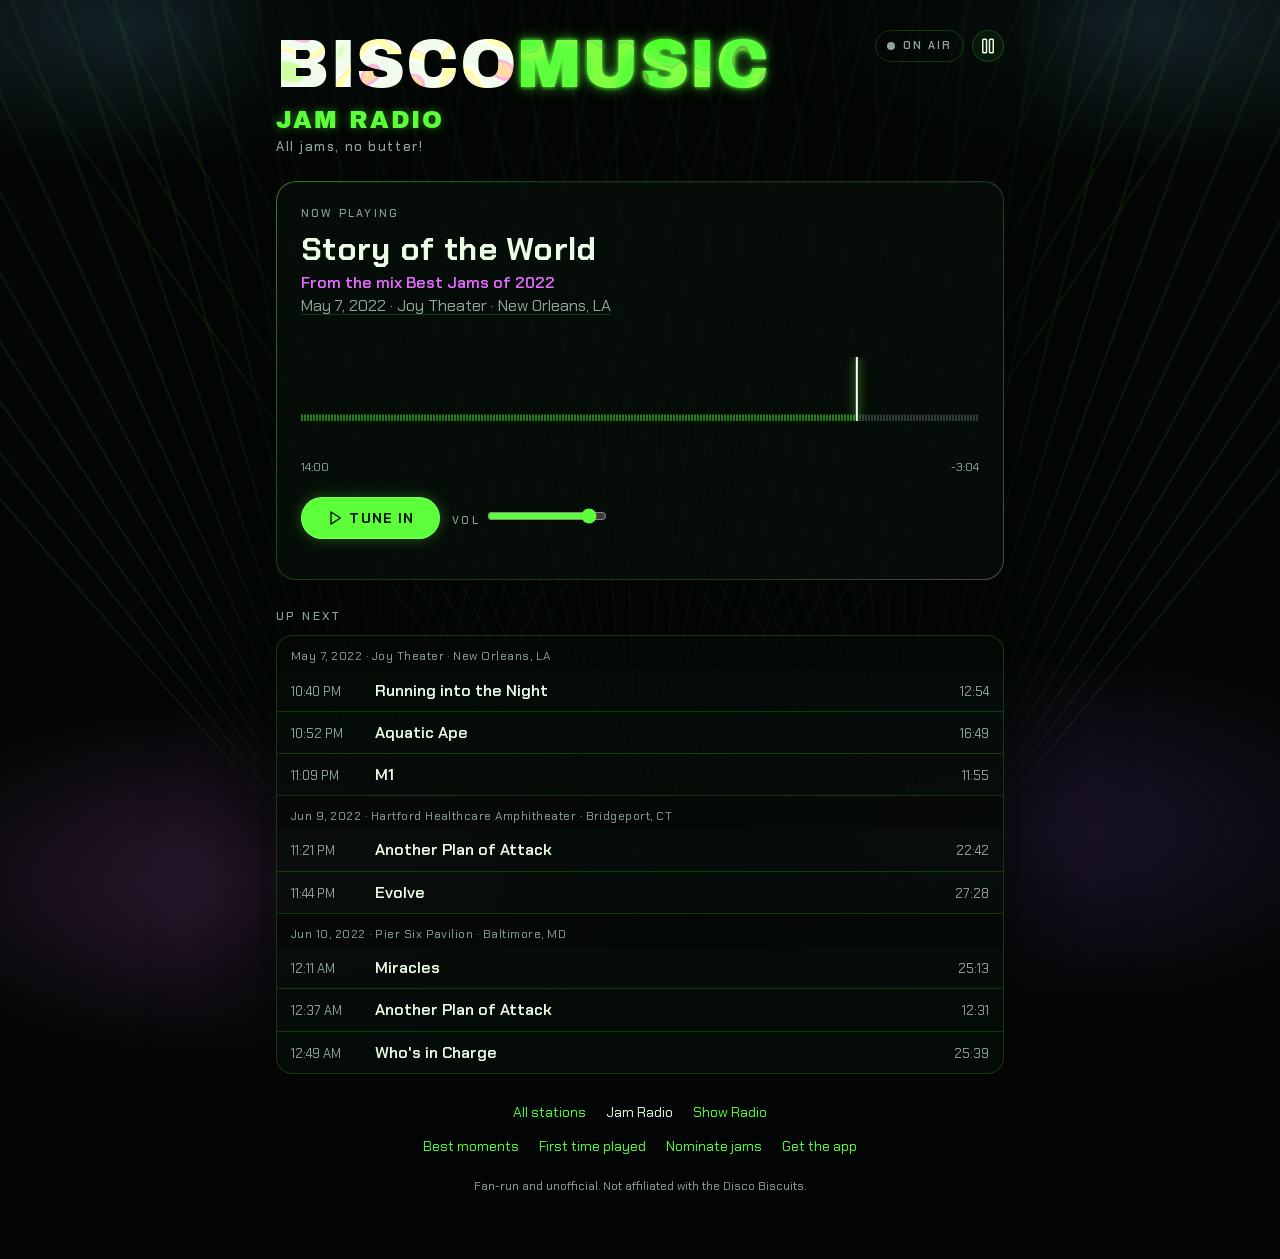
==== commit 68c3142e: "Mix tracks know their show and songs: 382 of 401 linked from the dates in their titles mixes.py read" ====
--- a/index.html
+++ b/index.html
@@ -352,9 +352,18 @@
 let S, starts = [], total = 0, listening = false, curIdx = -1, shownIdx = -1;   // curIdx: on the deck; shownIdx: on screen
 
 const fmt = s => { s = Math.max(0, Math.floor(s)); const h = Math.floor(s/3600), m = Math.floor(s%3600/60), x = String(s%60).padStart(2,'0'); return h ? `${h}:${String(m).padStart(2,'0')}:${x}` : `${m}:${x}`; };
-const showLine = t => { if (t.mix) return `Mix · ${t.mix}`;   // a mix's track: its date is only the mix's year
+// A mix's track names its show once its title gave the date (build.py link_mixes); until then its date is only the mix's year.
+const showLine = t => { if (t.mix && !t.show) return `Mix · ${t.mix}`;
   const d = new Date(t.date+'T12:00:00'); return `${d.toLocaleDateString(undefined,{month:'short',day:'numeric',year:'numeric'})} · ${t.venue} · ${t.city}`; };
-const jamLine = t => t.jam ? `Jam ${t.jam}` : '';
+const jamLine = t => t.mix && t.show ? `From the mix ${t.mix}` : t.jam ? `Jam ${t.jam}` : '';
+const BIP_SHOW = slug => 'https://discobiscuits.net/shows/' + encodeURIComponent(slug);
+// The show line, linked to the show on BIP when the track knows it (a mix's track does)
+function setShowLine(el, t) {
+  if (!t.show) { el.textContent = showLine(t); return; }
+  const a = document.createElement('a');
+  a.href = BIP_SHOW(t.show); a.target = '_blank'; a.rel = 'noopener'; a.textContent = showLine(t);
+  el.replaceChildren(a);
+}
 
 // What's on air. On jams.biscomusic.com that's the station state from /api/station (listener votes,
 // else the rotation); with no API (server.py) it's the old clock loop over schedule.json.
@@ -410,7 +419,7 @@
     shownIdx = i;
     $('song').textContent = t.song;
     $('jam').textContent = jamLine(t);
-    $('show').textContent = showLine(t);
+    setShowLine($('show'), t);
     setTitle();
     if (!K.on) setRadioMeta(t);   // a clip owns the lock screen until it's closed
     renderFacts(t);
@@ -937,7 +946,7 @@
   const li = document.createElement('li'); li.dataset.track = trackId(t);
   const s = document.createElement('span'); s.className = 's';
   const name = document.createElement('span'); name.textContent = trackLabel(t);
-  const sub = document.createElement('small'); sub.textContent = `${t.mix ? `Mix · ${t.mix}` : `${shortDate(t)} · ${t.venue}`} · ${fmt(t.duration)}`;
+  const sub = document.createElement('small'); sub.textContent = `${t.mix && !t.show ? `Mix · ${t.mix}` : `${shortDate(t)} · ${t.venue}`} · ${fmt(t.duration)}`;
   s.append(name, sub);
   const meter = document.createElement('span'); meter.className = 'meter';
   meter.append(document.createElement('i'), document.createElement('b'));
@@ -1043,8 +1052,8 @@
   if (!SHEET.hay) {
     SHEET.byId = new Map(S.tracks.map(t => [trackId(t), t]));
     SHEET.hay = new Map(S.tracks.map(t => [trackId(t),
-      norm(t.mix ? `${t.song} mix ${t.mix}`   // a mix's date is only its year: don't let it match day searches
-        : `${t.song} jam ${t.jam || ''} ${t.venue} ${t.city} ${t.date} ${shortDate(t)}`).split(/[\s,·]+/).filter(Boolean)]));
+      norm(t.mix && !t.show ? `${t.song} mix ${t.mix}`   // a placeholder date (only the mix's year) mustn't match day searches
+        : `${t.song} jam ${t.jam || ''} ${t.venue} ${t.city} ${t.date} ${shortDate(t)}${t.mix ? ` mix ${t.mix}` : ''}`).split(/[\s,·]+/).filter(Boolean)]));
   }
   const words = norm(SHEET.q).split(/[\s,]+/).filter(Boolean);
   let ids = rankBy(SHEET.filter).filter(SHEET.slug
--- a/static/app.css
+++ b/static/app.css
@@ -85,6 +85,8 @@
 .oil-canvas{position:absolute;pointer-events:none}
 .jam{color:var(--accent2);font-weight:600}
 .show{color:var(--dim)}
+.show a{color:inherit;text-decoration:underline;text-decoration-color:var(--line);text-underline-offset:3px}
+.show a:hover{color:var(--text)}
 
 .times{display:flex;justify-content:space-between;font-size:12px;color:var(--dim);font-variant-numeric:tabular-nums}
 
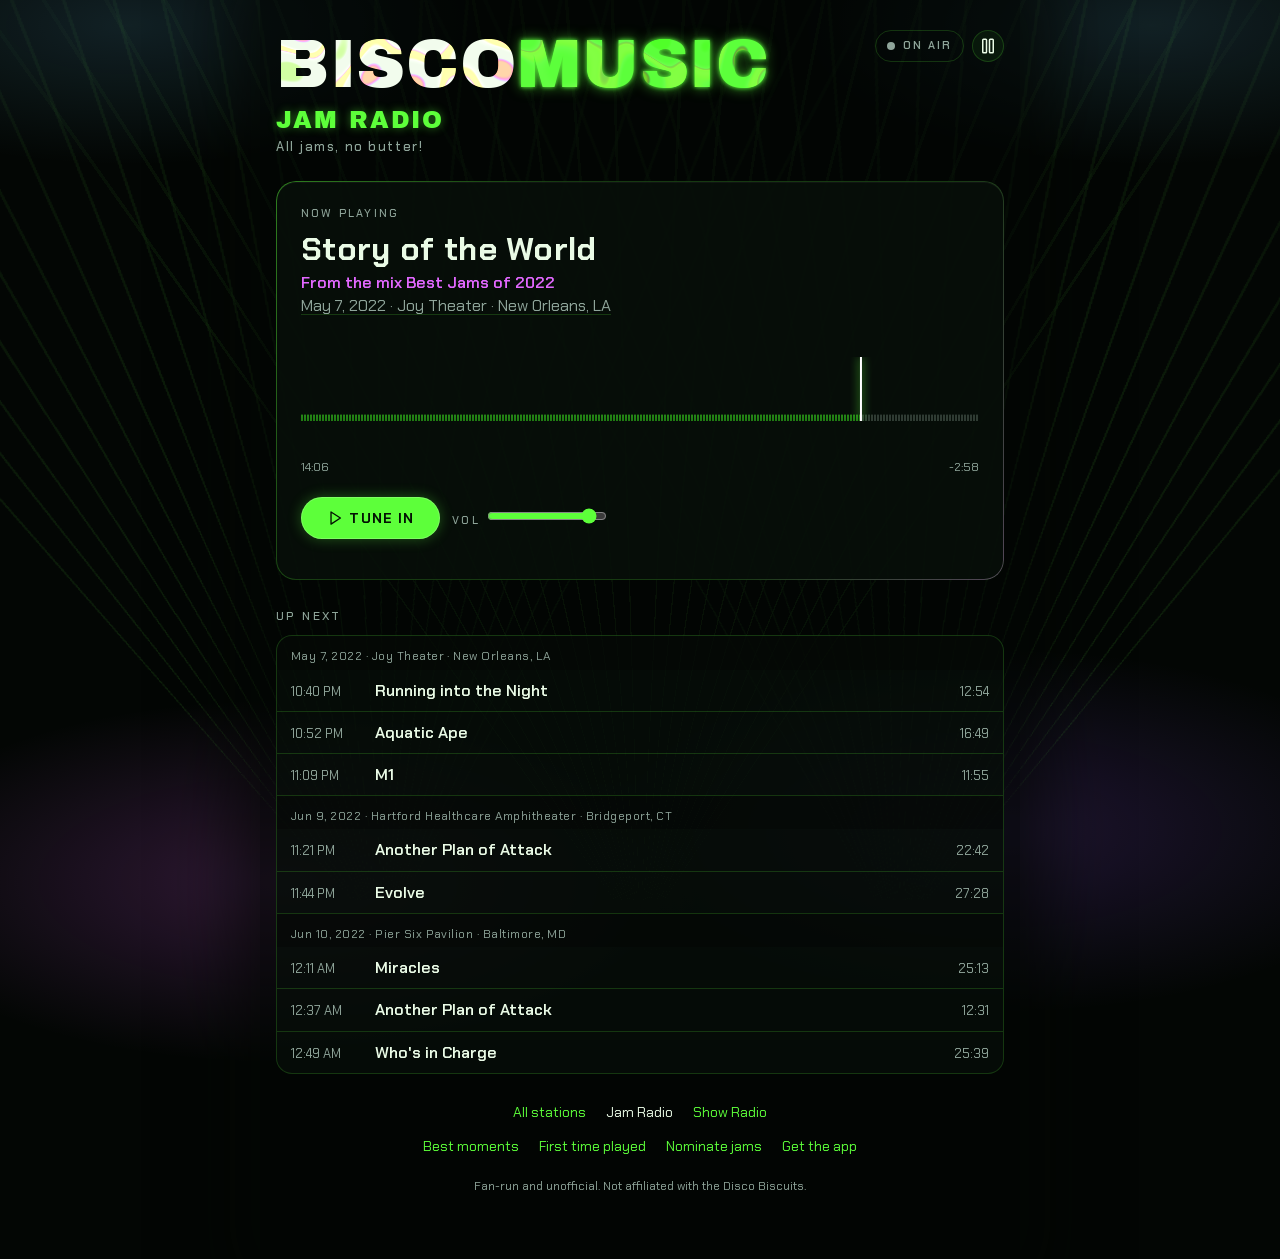
==== commit 5665d7ef: "Every show's jam links to its show on BIP too: 604 of 604 link_shows (was link_mixes) gives a show's" ====
--- a/index.html
+++ b/index.html
@@ -352,12 +352,12 @@
 let S, starts = [], total = 0, listening = false, curIdx = -1, shownIdx = -1;   // curIdx: on the deck; shownIdx: on screen
 
 const fmt = s => { s = Math.max(0, Math.floor(s)); const h = Math.floor(s/3600), m = Math.floor(s%3600/60), x = String(s%60).padStart(2,'0'); return h ? `${h}:${String(m).padStart(2,'0')}:${x}` : `${m}:${x}`; };
-// A mix's track names its show once its title gave the date (build.py link_mixes); until then its date is only the mix's year.
+// A mix's track names its show once its title gave the date (build.py link_shows); until then its date is only the mix's year.
 const showLine = t => { if (t.mix && !t.show) return `Mix · ${t.mix}`;
   const d = new Date(t.date+'T12:00:00'); return `${d.toLocaleDateString(undefined,{month:'short',day:'numeric',year:'numeric'})} · ${t.venue} · ${t.city}`; };
 const jamLine = t => t.mix && t.show ? `From the mix ${t.mix}` : t.jam ? `Jam ${t.jam}` : '';
 const BIP_SHOW = slug => 'https://discobiscuits.net/shows/' + encodeURIComponent(slug);
-// The show line, linked to the show on BIP when the track knows it (a mix's track does)
+// The show line, linked to the show on BIP when the track knows it (build.py link_shows)
 function setShowLine(el, t) {
   if (!t.show) { el.textContent = showLine(t); return; }
   const a = document.createElement('a');
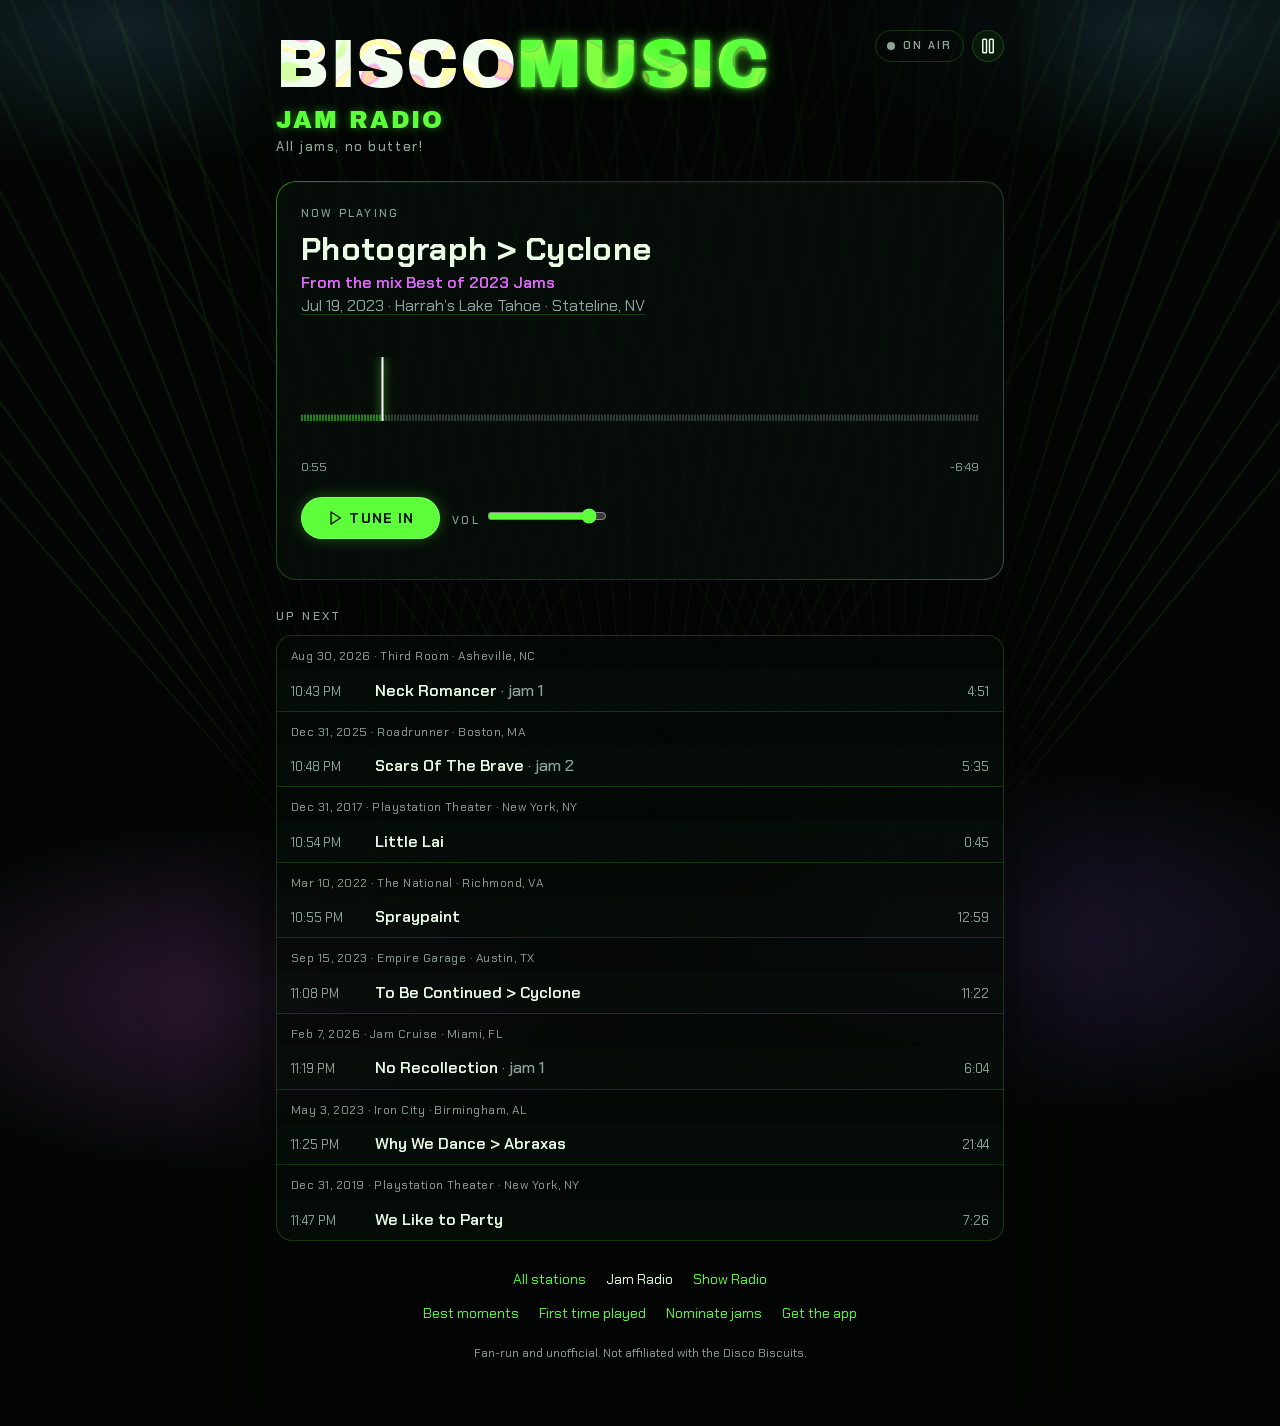
==== commit 7e4b9df0: "Jam Radio shuffles: a fixed shuffle that keeps a show's, a mix's or a song's tracks apart, and the 2" ====
--- a/index.html
+++ b/index.html
@@ -369,6 +369,8 @@
 // else the rotation); with no API (server.py) it's the old clock loop over schedule.json.
 let ST = null, stationTimers = [], lastFetch = 0;
 const indexOfTrack = id => S.tracks.findIndex(t => trackId(t) === id);
+// A track's time on the clock: vault tracks (hours long) play only when voted for, so the clock passes over them.
+const span = t => t.vault ? 0 : t.duration;
 
 function live() {
   if (ST && ST.i >= 0) {
@@ -382,7 +384,7 @@
     return { i, offset };
   }
   const pos = ((Date.now() - Date.parse(S.epoch)) / 1000) % total;
-  let i = starts.findIndex((s, k) => pos < s + S.tracks[k].duration);
+  let i = starts.findIndex((s, k) => pos < s + span(S.tracks[k]));
   if (i < 0) i = 0;
   return { i, offset: pos - starts[i], pos };
 }
@@ -457,8 +459,10 @@
   if (!ST) {
     const cur = S.tracks[i];
     let at = Date.now() + (cur.duration - offset) * 1000;
-    for (let k = 1; k <= 8; k++) {
+    for (let k = 1, n = 0; n < 8 && k < S.tracks.length; k++) {
       const t = S.tracks[(i + k) % S.tracks.length];
+      if (t.vault) continue;
+      n++;
       rows.push(nextRow(t, clockAt(at)));
       at += t.duration * 1000;
     }
@@ -521,7 +525,8 @@
 }
 
 // Track ended: start the cued spare right away; fall back to a normal tune if it isn't ready.
-const nextIndex = () => !ST ? (curIdx + 1) % S.tracks.length : curIdx === ST.i ? ST.nextI : -1;
+const clockAfter = i => { for (let k = 1; k < S.tracks.length; k++) { const n = (i + k) % S.tracks.length; if (!S.tracks[n].vault) return n; } return i; };
+const nextIndex = () => !ST ? clockAfter(curIdx) : curIdx === ST.i ? ST.nextI : -1;
 
 async function handoff() {
   const n = nextIndex(), next = spare();
@@ -1036,7 +1041,8 @@
 
 // Track ids ordered for a shortcut (search is applied on top).
 function rankBy(filter) {
-  const all = S.tracks.map((t, i) => ({ t, i, id: trackId(t) }));
+  // i: the tracks' order by show (their ids sort so), not the rotation's shuffle
+  const all = S.tracks.map(t => ({ t, id: trackId(t) })).sort((a, b) => (a.id > b.id) - (a.id < b.id)).map((x, i) => ({ ...x, i }));
   const hot = id => catalogStats.hot[id] || 0, last = id => catalogStats.last_played[id] || 0;
   let out;
   if (filter === 'hot') out = all.filter(x => hot(x.id) > 0).sort((a, b) => hot(b.id) - hot(a.id) || a.i - b.i);
@@ -1331,7 +1337,7 @@
 
 const scheduleReady = fetch('schedule.json').then(r => r.json()).then(data => {
   S = data;
-  S.tracks.forEach(t => { starts.push(total); total += t.duration; });
+  S.tracks.forEach(t => { starts.push(total); total += span(t); });
   initMoment();
   render(); setInterval(render, 1000);
   songsReady.then(() => {
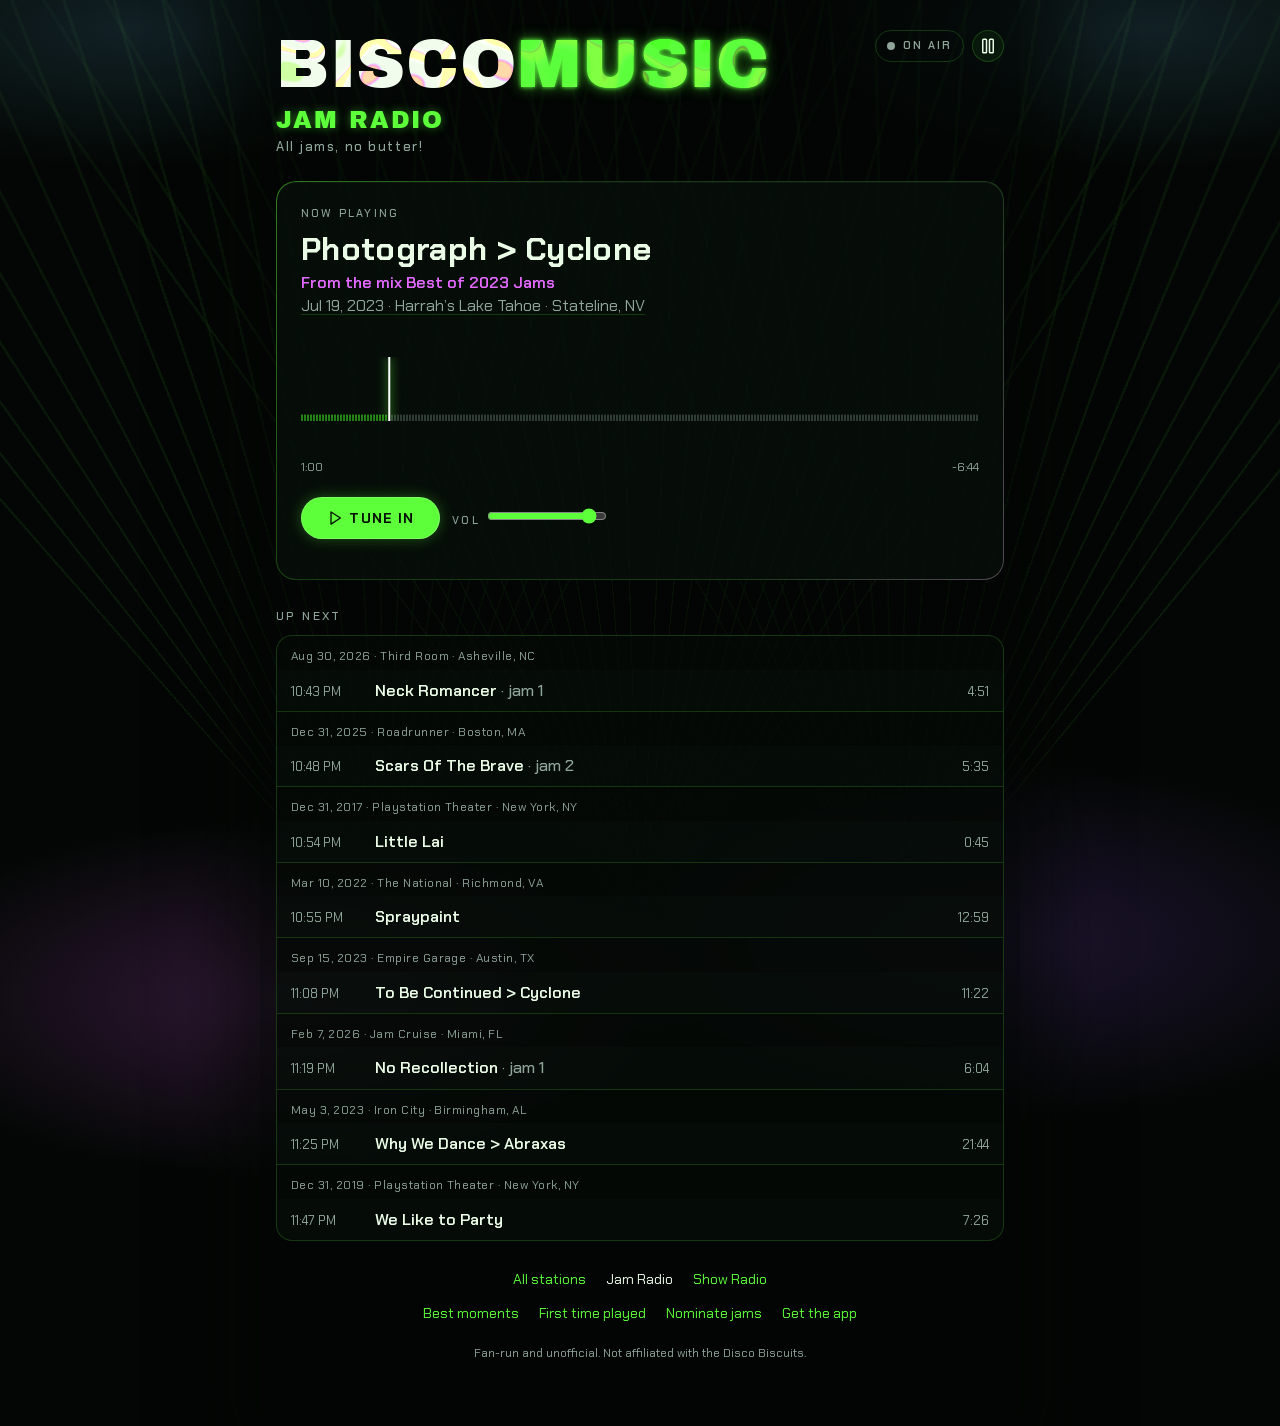
==== commit 2517b3ef: "Every flame shows, and Lately on the station: listeners see each other's comments and fire 166 of th" ====
--- a/index.html
+++ b/index.html
@@ -69,7 +69,7 @@
     <div class="controls">
       <button id="tune" aria-label="Tune in" aria-keyshortcuts="Space"><svg class="i" aria-hidden="true"><use href="static/icons.svg#play"/></svg><span>Tune in</span></button>
       <label class="label vol">Vol <input type="range" id="vol" min="0" max="1" step="0.01" value="0.9"></label>
-      <button class="ghost fire" id="fire" hidden title="This part rules" aria-label="React with fire"><svg class="i" aria-hidden="true"><use href="static/icons.svg#flame"/></svg></button>
+      <button class="ghost fire" id="fire" hidden title="This part rules" aria-label="React with fire"><svg class="i" aria-hidden="true"><use href="static/icons.svg#flame"/></svg><b class="fcount" id="fcount"></b></button>
       <button class="ghost" id="cbtn" hidden aria-label="Comment on this moment"><svg class="i" aria-hidden="true"><use href="static/icons.svg#message-circle"/></svg><span class="wide">Comment</span></button>
       <button class="ghost" id="share" hidden title="Share this moment" aria-label="Share this moment"><svg class="i" aria-hidden="true"><use href="static/icons.svg#link-2"/></svg></button>
       <div class="eq" id="eq"><b></b><b></b><b></b><b></b></div>
@@ -142,6 +142,11 @@
     <ol class="cl" id="clist"></ol>
   </section>
 
+  <section class="lately" id="lately" aria-labelledby="ltitle" hidden>
+    <h2 id="ltitle">Lately on the station</h2>
+    <ol class="cl" id="llist"></ol>
+  </section>
+
   <!-- Up next: with voting, the next slot's contenders (vote rows) and then the rotation; without, the clock's next tracks -->
   <section class="upnext" id="vote" aria-labelledby="vtitle">
     <h2 class="split"><span id="vtitle">Up next</span><span class="vclose" id="vclose" hidden></span></h2>
@@ -447,7 +452,7 @@
 // contenders are the vote rows above this list (renderVote), and this is the rotation after them: no times,
 // since votes decide what plays when. A show's date and venue are shown once above its run of tracks, and
 // read with each row.
-const songHtml = t => `${t.song}${t.jam ? ` <span class="jam">· jam ${t.jam}</span>` : ''}<span class="sr">, ${showLine(t)}</span>`;
+const songHtml = t => `${t.song}${t.jam ? ` <span class="jam">· jam ${t.jam}</span>` : ''}${badgeHtml(trackId(t))}<span class="sr">, ${showLine(t)}</span>`;
 const nextRow = (t, when) => ({ show: showLine(t), html: `<li${when ? '' : ' class="later"'}>${when ? `<span class="t">${when}</span>` : ''}<span class="s">${songHtml(t)}</span><span class="d">${fmt(t.duration)}</span></li>` });
 // The next slot's contenders: what's locked in, else the leaders, else the rotation's pick.
 const ballotTracks = () => ST.next ? [ST.next.track] : ST.tally.length ? ST.tally.slice(0, 3).map(([id]) => id) : ST.rotation.slice(0, 1);
@@ -662,11 +667,16 @@
     .catch(() => waves.set(id, null));
 }
 
-// Flames per waveform bar (C.heat holds 5-second buckets for the current track).
+// Flames per waveform bar (C.heat holds 5-second buckets for the current track): a slice warms every bar it covers,
+// and glows half as warm on the bar each side, so one listener's flame is a patch you can see, not a 3-pixel line.
 function heatPerBar(t, n) {
   const out = new Float32Array(n);
   if (!C.heat.size || trackId(t) !== C.track) return out;
-  for (const [b, cnt] of C.heat) out[Math.min(n - 1, Math.floor(((b + 0.5) * C.bucket / t.duration) * n))] += cnt;
+  const bar = sec => Math.min(n - 1, Math.floor(sec / t.duration * n));
+  for (const [b, cnt] of C.heat) {
+    const a = bar(b * C.bucket), z = bar((b + 1) * C.bucket);
+    for (let j = Math.max(0, a - 1); j <= Math.min(n - 1, z + 1); j++) out[j] += j < a || j > z ? cnt / 2 : cnt;
+  }
   return out;
 }
 
@@ -713,11 +723,12 @@
 const initials = name => name ? name.trim().split(/\s+/).slice(0, 2).map(w => [...w][0]).join('').toUpperCase() : '?';
 const commentsAround = list => list.length === 1 ? `${list[0].nickname || 'anonymous'} at ${fmt(list[0].pos)}: ${list[0].body}` : `${list.length} comments around ${fmt(list[0].pos)}`;
 
-// Peaks in the flame buckets: at least 2 flames and half the track's best; 15 s apart; at most 6.
+// Peaks in the flame buckets: at least half the track's best (so a lone flame shows on a track that has only those);
+// 15 s apart; at most 6.
 function flamePeaks() {
   const top = Math.max(0, ...C.heat.values()), picked = [];
-  for (const [b, cnt] of [...C.heat].sort((a, b) => b[1] - a[1])) {
-    if (cnt < 2 || cnt < top / 2 || picked.length >= 6) break;
+  for (const [b, cnt] of [...C.heat].sort((a, b) => b[1] - a[1] || a[0] - b[0])) {
+    if (cnt < top / 2 || picked.length >= 6) break;
     if (picked.some(p => Math.abs(p.b - b) * C.bucket < 15)) continue;
     picked.push({ b, cnt });
   }
@@ -736,8 +747,8 @@
     $('flames').replaceChildren(...(trackId(t) === C.track ? flamePeaks() : []).map(({ b, cnt }) => {
       const pos = (b + 0.5) * C.bucket, m = document.createElement('button');
       m.className = 'fmark'; m.style.left = (100 * pos / dur) + '%'; m.dataset.pos = pos;
-      m.append(icon('flame'), Object.assign(document.createElement('b'), { textContent: cnt }));
-      m.setAttribute('aria-label', `${cnt} flames at ${fmt(pos)}`);
+      m.append(icon('flame'), Object.assign(document.createElement('b'), { textContent: cnt > 1 ? cnt : '' }));
+      m.setAttribute('aria-label', `${cnt} flame${cnt === 1 ? '' : 's'} at ${fmt(pos)}`);
       m._card = () => cardFlames(cnt, pos);
       return m;
     }));
@@ -821,9 +832,21 @@
   const key = track + '|' + b;
   if (C.mine.has(key)) return;   // one per listener per slice; the server enforces it too
   C.mine.add(key);
-  if (track === C.track) { C.heat.set(b, (C.heat.get(b) || 0) + 1); render(); }
+  if (track === C.track) C.heat.set(b, (C.heat.get(b) || 0) + 1);
+  render();
   fetch('/api/reactions', { method: 'POST', headers: { 'Content-Type': 'application/json' },
     body: JSON.stringify({ track, pos: Math.round(el * 10) / 10 }) }).catch(() => {});
+}
+
+// The fire button: how many flames the track has, and lit while you're in a slice you've lit.
+function renderFire(id, el) {
+  const n = id === C.track ? [...C.heat.values()].reduce((a, b) => a + b, 0) : 0;
+  const lit = C.mine.has(id + '|' + Math.floor(el / C.bucket)), key = n + '|' + lit;
+  if ($('fire').dataset.k === key) return;
+  $('fire').dataset.k = key;
+  $('fcount').textContent = n || '';
+  $('fire').classList.toggle('lit', lit);
+  $('fire').setAttribute('aria-label', `React with fire${n ? ` (${n} flame${n === 1 ? '' : 's'} on this track)` : ''}`);
 }
 
 function commentNode(tag, c, cls) {
@@ -838,6 +861,7 @@
 function renderComments(i, el) {
   const t = S.tracks[i], id = trackId(t);
   if (id !== C.track) { C.track = id; C.list = []; C.heat = new Map(); C.shown = ''; loadMoments(id); }
+  renderFire(id, el);
 
   const pops = C.list.filter(c => c.pos <= el && el - c.pos < POP_SECONDS).slice(-3);
   const key = id + '|' + Math.floor(el) + '|' + C.list.length;
@@ -939,20 +963,56 @@
 // library grows. Rows are built once and updated in place so a tap is never lost to a redraw.
 const trackLabel = t => `${t.song}${t.jam ? ` (jam ${t.jam})` : ''}`;
 const shortDate = t => new Date(t.date + 'T12:00:00').toLocaleDateString(undefined, { month: 'short', day: 'numeric', year: 'numeric' });
-let catalogStats = { hot: {}, last_played: {} }, statsAt = 0;
+let catalogStats = { hot: {}, flames: {}, talk: {}, last_played: {}, latest: [] }, statsAt = 0;
 
 async function loadStats() {
   if (Date.now() - statsAt < 60_000) return;
   statsAt = Date.now();
-  try { const r = await fetch('/api/catalog-stats'); if (r.ok) { catalogStats = await r.json(); renderVote(); } } catch (e) {}
+  try {
+    const r = await fetch('/api/catalog-stats');
+    if (r.ok) { catalogStats = { ...catalogStats, ...await r.json() }; renderVote(); renderLately(); nextKey = ''; render(); }
+  } catch (e) {}
+}
+
+// A track's flames and comments, for its row in Up next and the request sheet: worth a vote.
+function badgeText(id) {
+  const f = catalogStats.flames[id] || 0, c = catalogStats.talk[id] || 0;
+  return [f && `${f} flame${f === 1 ? '' : 's'}`, c && `${c} comment${c === 1 ? '' : 's'}`].filter(Boolean).join(', ');
+}
+function badgeHtml(id) {
+  const f = catalogStats.flames[id] || 0, c = catalogStats.talk[id] || 0;
+  if (!f && !c) return '';
+  return `<span class="bdg" title="${badgeText(id)}"><span class="sr">, ${badgeText(id)}</span>${f ? `<span aria-hidden="true">${iconHtml('flame')}${f}</span>` : ''}${c ? `<span aria-hidden="true">${iconHtml('message-circle')}${c}</span>` : ''}</span>`;
+}
+
+// Lately on the station: the newest comments and flamed moments on any track, each opening its moment
+// (when it airs, or a vote to play it next). Most tracks have none, so this is where listeners see each other.
+const ago = ms => { const m = Math.round((Date.now() - ms) / 60000);
+  return m < 1 ? 'just now' : m < 60 ? `${m} min ago` : m < 1440 ? `${Math.round(m / 60)} h ago` : `${Math.round(m / 1440)} d ago`; };
+function renderLately() {
+  const items = catalogStats.latest.filter(x => { const t = S.tracks[indexOfTrack(x.track)]; return t && x.pos <= t.duration; }).slice(0, 3);
+  $('lately').hidden = !items.length;
+  $('llist').replaceChildren(...items.map(x => {
+    const t = S.tracks[indexOfTrack(x.track)], li = document.createElement('li');
+    const a = document.createElement('a'); a.className = 'lrow';
+    a.href = `/?m=${x.track}@${Math.floor(x.pos)}` + (x.kind === 'comment' ? `&c=${x.id}` : '');
+    const what = document.createElement('span'); what.className = 's';
+    if (x.kind === 'comment') what.append(Object.assign(document.createElement('b'), { textContent: x.nickname || 'anonymous' }), ': ' + x.body);
+    else what.append(`${x.n} listener${x.n === 1 ? '' : 's'} lit this up`);
+    what.append(Object.assign(document.createElement('small'), { textContent: `${trackLabel(t)} @ ${fmt(x.pos)} · ${showLine(t)} · ${ago(x.at)}` }));
+    a.append(icon(x.kind === 'comment' ? 'message-circle' : 'flame', 'i is-' + x.kind), what);
+    li.append(a); return li;
+  }));
 }
 
 function voteRow(t) {
   const li = document.createElement('li'); li.dataset.track = trackId(t);
   const s = document.createElement('span'); s.className = 's';
   const name = document.createElement('span'); name.textContent = trackLabel(t);
+  const bdg = document.createElement('span'); bdg.className = 'bdgs';
+  s.append(name, bdg);
   const sub = document.createElement('small'); sub.textContent = `${t.mix && !t.show ? `Mix · ${t.mix}` : `${shortDate(t)} · ${t.venue}`} · ${fmt(t.duration)}`;
-  s.append(name, sub);
+  s.append(sub);
   const meter = document.createElement('span'); meter.className = 'meter';
   meter.append(document.createElement('i'), document.createElement('b'));
   const btn = document.createElement('button'); btn.className = 'ghost vbtn';
@@ -968,6 +1028,8 @@
   li.classList.toggle('blocked', !!why);
   li.querySelector('.meter i').style.width = max ? (100 * n / max) + '%' : '0';
   li.querySelector('.meter b').textContent = n ? n : '';
+  const b = li.querySelector('.bdgs'), bk = badgeText(id);
+  if (b.dataset.k !== bk) { b.dataset.k = bk; b.innerHTML = badgeHtml(id); }
   const btn = li.querySelector('.vbtn');
   btn.disabled = !!why;
   btn.replaceChildren(...(why ? [why] : mine === id ? [icon('check'), 'Voted'] : ['Vote']));
--- a/static/app.css
+++ b/static/app.css
@@ -539,3 +539,26 @@
   .fp .eras li{grid-template-columns:1fr auto;grid-template-areas:"s d" "t t";row-gap:4px}
   .fp .eras .s{grid-area:s}.fp .eras .t{grid-area:t}.fp .eras .d{grid-area:d}
 }
+
+/* Fire: the track's flame count on the button, lit while you're in a slice you lit */
+button.fire .fcount{font-size:13px;font-weight:600;font-variant-numeric:tabular-nums;margin-left:6px;color:#ffb46b}
+button.fire .fcount:empty{display:none}
+button.fire.lit{border-color:rgba(255,157,58,.7);background:rgba(255,140,40,.14);box-shadow:0 0 14px rgba(255,140,40,.35)}
+.fmark b:empty{display:none}
+
+/* A track's flames and comments, next to its name in Up next and the request sheet */
+.bdgs{display:inline}
+.bdg{display:inline-flex;gap:8px;margin-left:8px;font-size:12px;font-weight:500;color:var(--dim);font-variant-numeric:tabular-nums;vertical-align:1px}
+.bdg>span{display:inline-flex;align-items:center;gap:3px}
+.bdg .i{width:12px;height:12px}
+.bdg>span:first-of-type .i{color:#ff9d3a}
+
+/* Lately on the station: the newest comments and flames on any track */
+.lately li{display:block;padding:0}
+.lrow{display:grid;grid-template-columns:22px 1fr;gap:10px;align-items:baseline;padding:11px 14px;color:var(--text);text-decoration:none}
+.lrow:hover{background:rgba(226,104,255,.06)}
+.lrow:focus-visible{outline:2px solid var(--accent);outline-offset:-2px}
+.lrow .i{width:16px;height:16px;align-self:center}
+.lrow .i.is-flame{color:#ff9d3a;filter:drop-shadow(0 0 6px rgba(255,140,40,.55))}
+.lrow .i.is-comment{color:var(--accent2)}
+.lrow .s{font-weight:400;overflow-wrap:anywhere}
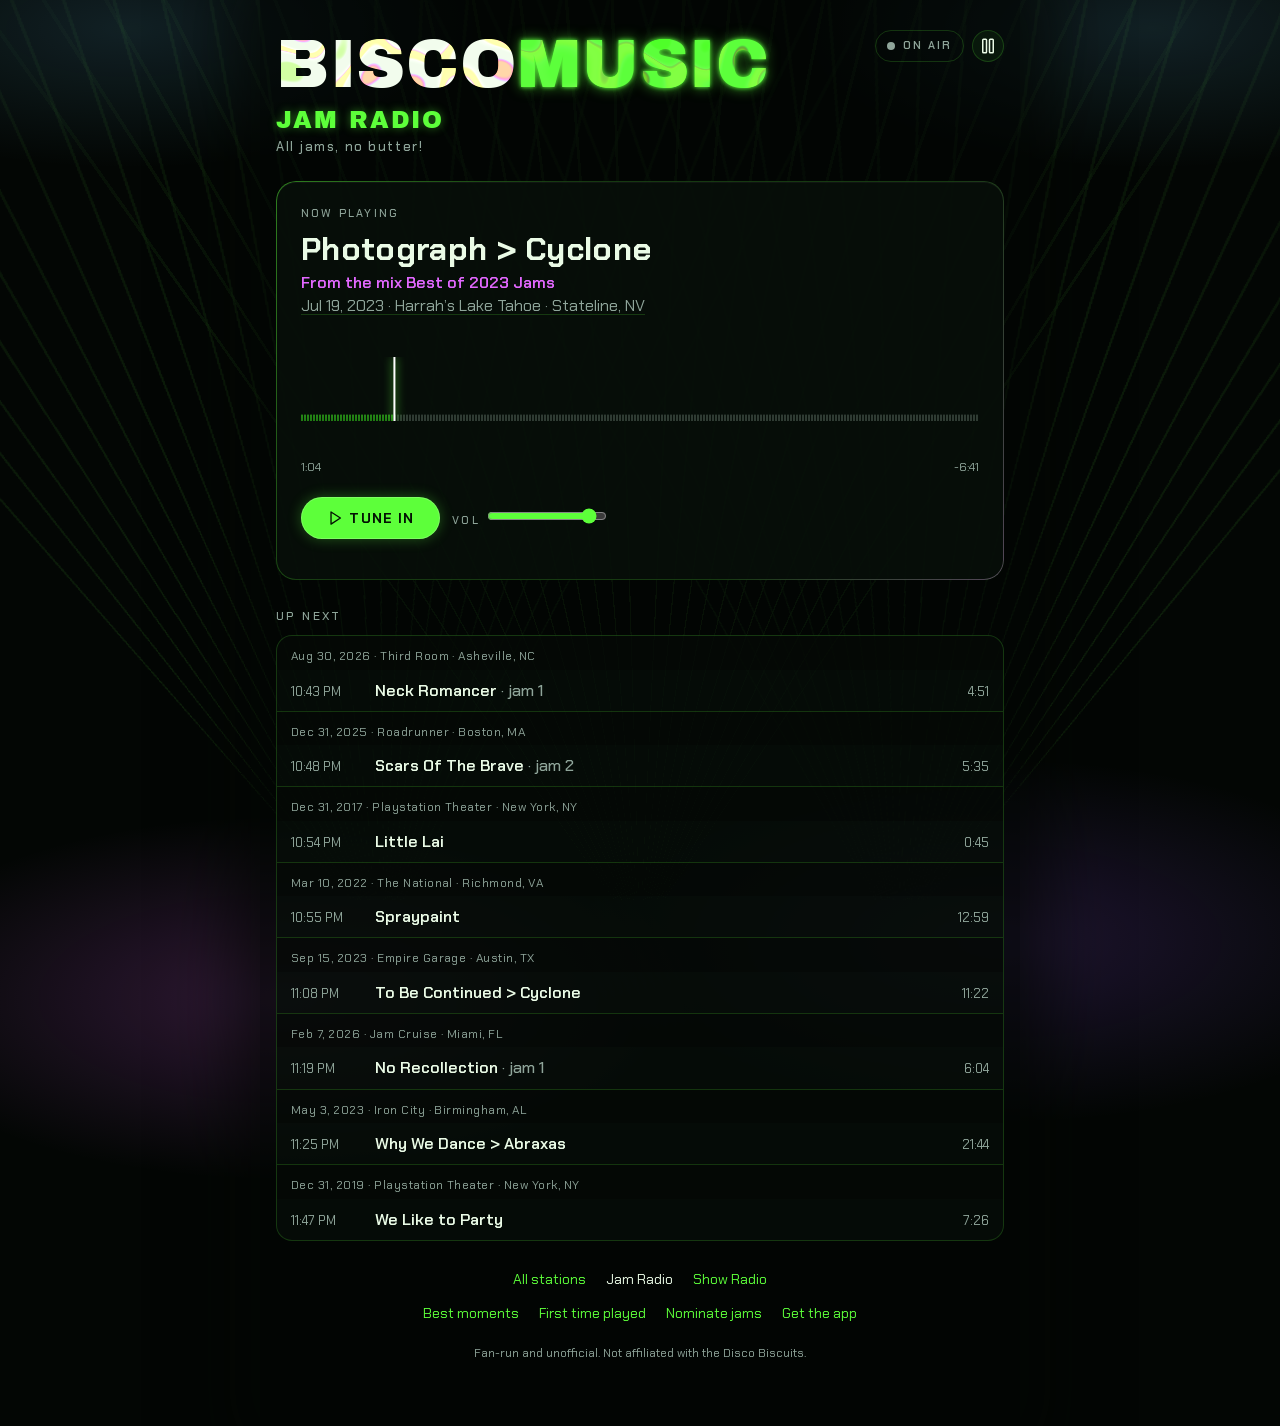
==== commit 8cf772ad: "Quick tags and a nudge: one tap to comment, and a prompt for listeners already lighting things up Un" ====
--- a/index.html
+++ b/index.html
@@ -74,6 +74,15 @@
       <button class="ghost" id="share" hidden title="Share this moment" aria-label="Share this moment"><svg class="i" aria-hidden="true"><use href="static/icons.svg#link-2"/></svg></button>
       <div class="eq" id="eq"><b></b><b></b><b></b><b></b></div>
     </div>
+    <div class="tags" id="tags" role="group" aria-label="Quick comments" hidden>
+      <button class="chipbtn" data-tag="Peak!">Peak!</button>
+      <button class="chipbtn" data-tag="Segue!">Segue!</button>
+      <button class="chipbtn" data-tag="Bliss">Bliss</button>
+      <button class="chipbtn" data-tag="Dark">Dark</button>
+      <button class="chipbtn" data-tag="Dance party">Dance party</button>
+    </div>
+    <div id="tts"></div>
+    <div class="nudge" id="nudge" hidden><span id="ntext"></span><button class="ghost" id="nbtn"><svg class="i" aria-hidden="true"><use href="static/icons.svg#message-circle"/></svg><span>Say what happened</span></button><button class="ghost iconbtn" id="nx" aria-label="Not now"><svg class="i" aria-hidden="true"><use href="static/icons.svg#x"/></svg></button></div>
     <div class="pops" id="pops" aria-live="polite"></div>
     <p class="about" id="facts" hidden><span id="fsum"></span> <a id="fhist" href="/first-played">Song history <svg class="i" aria-hidden="true"><use href="static/icons.svg#arrow-right"/></svg></a></p>
     <div class="kclip" id="kclip" role="region" aria-labelledby="kkind" hidden>
@@ -610,7 +619,8 @@
 // Comments: pinned to a moment in a track, so they come back every time that moment airs.
 // Only on the live site; server.py has no /api, so locally this stays off.
 const C = { on: false, siteKey: '', track: null, list: [], shown: '', draft: null, widget: null, token: null, waiting: null,
-            heat: new Map(), bucket: 5, mine: new Set() };   // heat: 5-second slice -> reaction count
+            heat: new Map(), bucket: 5, mine: new Set(),   // heat: 5-second slice -> reaction count
+            flamed: new Map(), said: new Set(), after: null, quiet: new Set() };   // flamed: track -> positions you lit; said: tracks you commented on
 const POP_SECONDS = 20;
 
 // Listener count: tuned-in tabs check in every minute with a random per-tab id (no IP).
@@ -832,6 +842,7 @@
   const key = track + '|' + b;
   if (C.mine.has(key)) return;   // one per listener per slice; the server enforces it too
   C.mine.add(key);
+  C.flamed.set(track, [...(C.flamed.get(track) || []), el]);
   if (track === C.track) C.heat.set(b, (C.heat.get(b) || 0) + 1);
   render();
   fetch('/api/reactions', { method: 'POST', headers: { 'Content-Type': 'application/json' },
@@ -860,8 +871,13 @@
 
 function renderComments(i, el) {
   const t = S.tracks[i], id = trackId(t);
-  if (id !== C.track) { C.track = id; C.list = []; C.heat = new Map(); C.shown = ''; loadMoments(id); }
+  if (id !== C.track) {
+    const prev = C.track, mine = C.flamed.get(prev) || [];
+    if (prev && listening && mine.length) C.after = { track: prev, pos: mine[mine.length - 1], until: Date.now() + AFTER_MS };
+    C.track = id; C.list = []; C.heat = new Map(); C.shown = ''; loadMoments(id);
+  }
   renderFire(id, el);
+  renderNudge();
 
   const pops = C.list.filter(c => c.pos <= el && el - c.pos < POP_SECONDS).slice(-3);
   const key = id + '|' + Math.floor(el) + '|' + C.list.length;
@@ -899,32 +915,40 @@
   s.src = 'https://challenges.cloudflare.com/turnstile/v0/api.js?render=explicit&onload=onTurnstile';
   document.head.append(s);
 }
-window.onTurnstile = () => { if (!$('cform').hidden) renderTurnstile(); };
-function renderTurnstile() {
-  if (!window.turnstile || C.widget !== null) return;
-  C.widget = turnstile.render('#ts', {
+// Two widgets, each where its challenge would show if Cloudflare asks for one: the comment form's, and the quick tags'.
+const TS = { form: { el: '#ts', widget: null, token: null, waiting: null, want: false }, tags: { el: '#tts', widget: null, token: null, waiting: null, want: false } };
+window.onTurnstile = () => { for (const w of Object.values(TS)) if (w.want) renderTurnstile(w); };
+function renderTurnstile(w) {
+  w.want = true;
+  if (!window.turnstile || w.widget !== null) return;
+  w.widget = turnstile.render(w.el, {
     sitekey: C.siteKey, appearance: 'interaction-only', theme: 'dark',
-    callback: tok => { C.token = tok; if (C.waiting) { C.waiting(); C.waiting = null; } },
-    'expired-callback': () => { C.token = null; },
+    callback: tok => { w.token = tok; if (w.waiting) { w.waiting(); w.waiting = null; } },
+    'expired-callback': () => { w.token = null; },
   });
 }
-const tokenReady = () => C.token ? Promise.resolve() : new Promise(r => { C.waiting = r; });
-
-function openComment() {
-  const { i, el } = heard(), t = S.tracks[i];
-  C.draft = { track: trackId(t), pos: Math.round(el * 10) / 10 };
-  $('cat').textContent = `Comment at ${fmt(el)} in ${t.song}${t.jam ? ` (jam ${t.jam})` : ''}`;
+const tokenReady = w => w.token ? Promise.resolve() : new Promise(r => { w.waiting = r; });
+const spendToken = w => { w.token = null; if (window.turnstile && w.widget !== null) turnstile.reset(w.widget); };
+const moment = (t, pos) => `${fmt(pos)} in ${t.song}${t.jam ? ` (jam ${t.jam})` : ''}`;
+
+// A comment at a moment: by default the one you're hearing; the nudge passes the moment you lit up.
+function openComment(at) {
+  const { i, el } = heard(), t = at ? S.tracks[indexOfTrack(at.track)] : S.tracks[i], pos = at ? at.pos : el;
+  C.draft = { track: trackId(t), pos: Math.round(pos * 10) / 10 };
+  $('cat').textContent = `Comment at ${moment(t, pos)}`;
   $('cnick').value = store.get('nickname');
   $('cmsg').textContent = '';
   $('cform').hidden = false;
   $('cbody').focus();
-  loadTurnstile(); renderTurnstile();
+  loadTurnstile(); renderTurnstile(TS.form);
+  renderNudge();
 }
 // Focus goes back to the Comment button if it was in the form, so keyboard users aren't dropped (WCAG 2.4.3)
 function closeComment() {
   const hadFocus = $('cform').contains(document.activeElement);
   $('cform').hidden = true; $('cbody').value = ''; $('ccount').textContent = '0/280'; C.draft = null;
   if (hadFocus) $('cbtn').focus();
+  renderNudge();
 }
 
 async function postComment(e) {
@@ -934,22 +958,80 @@
   const nickname = $('cnick').value.trim();
   store.set('nickname', nickname);
   // aria-disabled, not disabled: a disabled Post button would drop keyboard focus to the page (WCAG 2.4.3)
-  $('cpost').setAttribute('aria-disabled', 'true'); $('cmsg').textContent = C.token ? '' : 'Checking…';
+  $('cpost').setAttribute('aria-disabled', 'true'); $('cmsg').textContent = TS.form.token ? '' : 'Checking…';
   try {
-    await tokenReady();
+    await tokenReady(TS.form);
     const r = await fetch('/api/comments', { method: 'POST', headers: { 'Content-Type': 'application/json' },
-      body: JSON.stringify({ ...C.draft, nickname, body, token: C.token }) });
+      body: JSON.stringify({ ...C.draft, nickname, body, token: TS.form.token }) });
     const data = await r.json().catch(() => ({}));
     if (!r.ok) { $('cmsg').textContent = data.error || 'Couldn\'t post. Try again.'; return; }
-    if (C.draft.track === C.track) { C.list = [...C.list, data.comment].sort((a, b) => a.pos - b.pos); C.shown = ''; }
+    posted(C.draft.track, data.comment);
     closeComment();
   } catch (err) {
     $('cmsg').textContent = 'Couldn\'t post. Try again.';
   } finally {
     $('cpost').removeAttribute('aria-disabled');
-    C.token = null; if (window.turnstile && C.widget !== null) turnstile.reset(C.widget);
-  }
-}
+    spendToken(TS.form);
+  }
+}
+
+// A comment of yours is in: on the timeline now if its track is playing, and no more nudges for that track.
+function posted(track, comment) {
+  if (track === C.track) { C.list = [...C.list, comment].sort((a, b) => a.pos - b.pos); C.shown = ''; }
+  C.said.add(track);
+  if (C.after?.track === track) C.after = null;
+  renderNudge();
+}
+
+// Quick tags: one tap posts a short comment at the moment you're hearing, with your nickname if you've set one.
+let tagBusy = false;
+async function postTag(tag) {
+  if (tagBusy || !C.on) return;
+  const { i, el } = heard(), t = S.tracks[i], draft = { track: trackId(t), pos: Math.round(el * 10) / 10 };
+  tagBusy = true; $('tags').setAttribute('aria-busy', 'true');
+  loadTurnstile(); renderTurnstile(TS.tags);
+  try {
+    await tokenReady(TS.tags);
+    const r = await fetch('/api/comments', { method: 'POST', headers: { 'Content-Type': 'application/json' },
+      body: JSON.stringify({ ...draft, nickname: store.get('nickname'), body: tag, token: TS.tags.token }) });
+    const data = await r.json().catch(() => ({}));
+    if (!r.ok) return toast(data.error || 'Couldn\'t post. Try again.', 'x');
+    posted(draft.track, data.comment);
+    toast(`“${tag}” at ${moment(t, draft.pos)}`, 'check');
+  } catch (e) {
+    toast('Couldn\'t post. Try again.', 'x');
+  } finally {
+    spendToken(TS.tags);
+    setTimeout(() => { tagBusy = false; $('tags').removeAttribute('aria-busy'); }, 1500);
+  }
+}
+
+// The nudge asks only listeners who are already reacting: after you light up a track twice ("Say what happened
+// at 7:32?"), and for a minute after a track you lit up ends, if you haven't commented on it. "Not now" quiets it
+// for that track.
+const NUDGE_FLAMES = 2, AFTER_MS = 60_000;
+function nudgeFor() {
+  if (!C.on || !$('cform').hidden) return null;
+  const a = C.after;
+  if (a && Date.now() < a.until && !C.said.has(a.track) && !C.quiet.has(a.track)) return { ...a, after: true };
+  const mine = C.flamed.get(C.track) || [];
+  if (mine.length >= NUDGE_FLAMES && !C.said.has(C.track) && !C.quiet.has(C.track)) return { track: C.track, pos: mine[mine.length - 1] };
+  return null;
+}
+function renderNudge() {
+  const n = nudgeFor(), key = n ? `${n.track}@${n.pos}${n.after ? '!' : ''}` : '';
+  if ($('nudge').dataset.k === key) return;
+  $('nudge').dataset.k = key;
+  $('nudge').hidden = !n;
+  if (!n) return;
+  const t = S.tracks[indexOfTrack(n.track)];
+  if (!t) { $('nudge').hidden = true; return; }
+  $('ntext').textContent = n.after ? `That was ${trackLabel(t)}, and you lit it up.` : `You lit up ${fmt(n.pos)}.`;
+  $('nbtn').lastChild.textContent = `Say what happened at ${fmt(n.pos)}?`;
+  $('nbtn').onclick = () => openComment(n);
+}
+$('nx').onclick = () => { const n = nudgeFor(); if (n) C.quiet.add(n.track); renderNudge(); };
+$('tags').onclick = e => { const b = e.target.closest('[data-tag]'); if (b) postTag(b.dataset.tag); };
 
 $('fire').onclick = react;
 $('cbtn').onclick = () => $('cform').hidden ? openComment() : closeComment();
@@ -1422,7 +1504,7 @@
   fetch('/api/config').then(r => r.ok ? r.json() : null).then(cfg => {
     if (!cfg || !cfg.comments) return;
     C.on = true; C.siteKey = cfg.turnstileSiteKey;
-    $('cbtn').hidden = false; $('fire').hidden = false; $('share').hidden = false;
+    $('cbtn').hidden = false; $('fire').hidden = false; $('share').hidden = false; $('tags').hidden = false;
     render();
     setInterval(() => { if (C.track && visible()) loadMoments(C.track); }, 20000);
     pollListeners(); setInterval(pollListeners, 60000);
--- a/static/app.css
+++ b/static/app.css
@@ -562,3 +562,19 @@
 .lrow .i.is-flame{color:#ff9d3a;filter:drop-shadow(0 0 6px rgba(255,140,40,.55))}
 .lrow .i.is-comment{color:var(--accent2)}
 .lrow .s{font-weight:400;overflow-wrap:anywhere}
+
+/* Quick tags: one tap posts a short comment at this moment */
+.tags{display:flex;flex-wrap:wrap;gap:8px;margin-top:14px}
+.tags .chipbtn{min-height:36px;padding:6px 12px;background:rgba(226,104,255,.06);border-color:rgba(226,104,255,.3)}
+.tags .chipbtn:hover{border-color:var(--accent2)}
+.tags[aria-busy=true] .chipbtn{opacity:.5;pointer-events:none}
+#tts:empty{display:none}
+#tts{margin-top:10px}
+
+/* The nudge: "You lit up 7:32. Say what happened?" for listeners already reacting */
+.nudge{display:flex;align-items:center;gap:10px;flex-wrap:wrap;margin-top:14px;padding:10px 12px;border-radius:14px;
+  background:linear-gradient(90deg,rgba(255,140,40,.12),rgba(226,104,255,.08));border:1px solid rgba(255,157,58,.35);font-size:14px;animation:popin .35s ease-out}
+.nudge #ntext{flex:1;min-width:12em}
+.nudge #nbtn{padding:8px 14px;font-size:13px}
+.nudge #nbtn .i{color:var(--accent2)}
+.nudge #nx{padding:8px;min-width:36px}
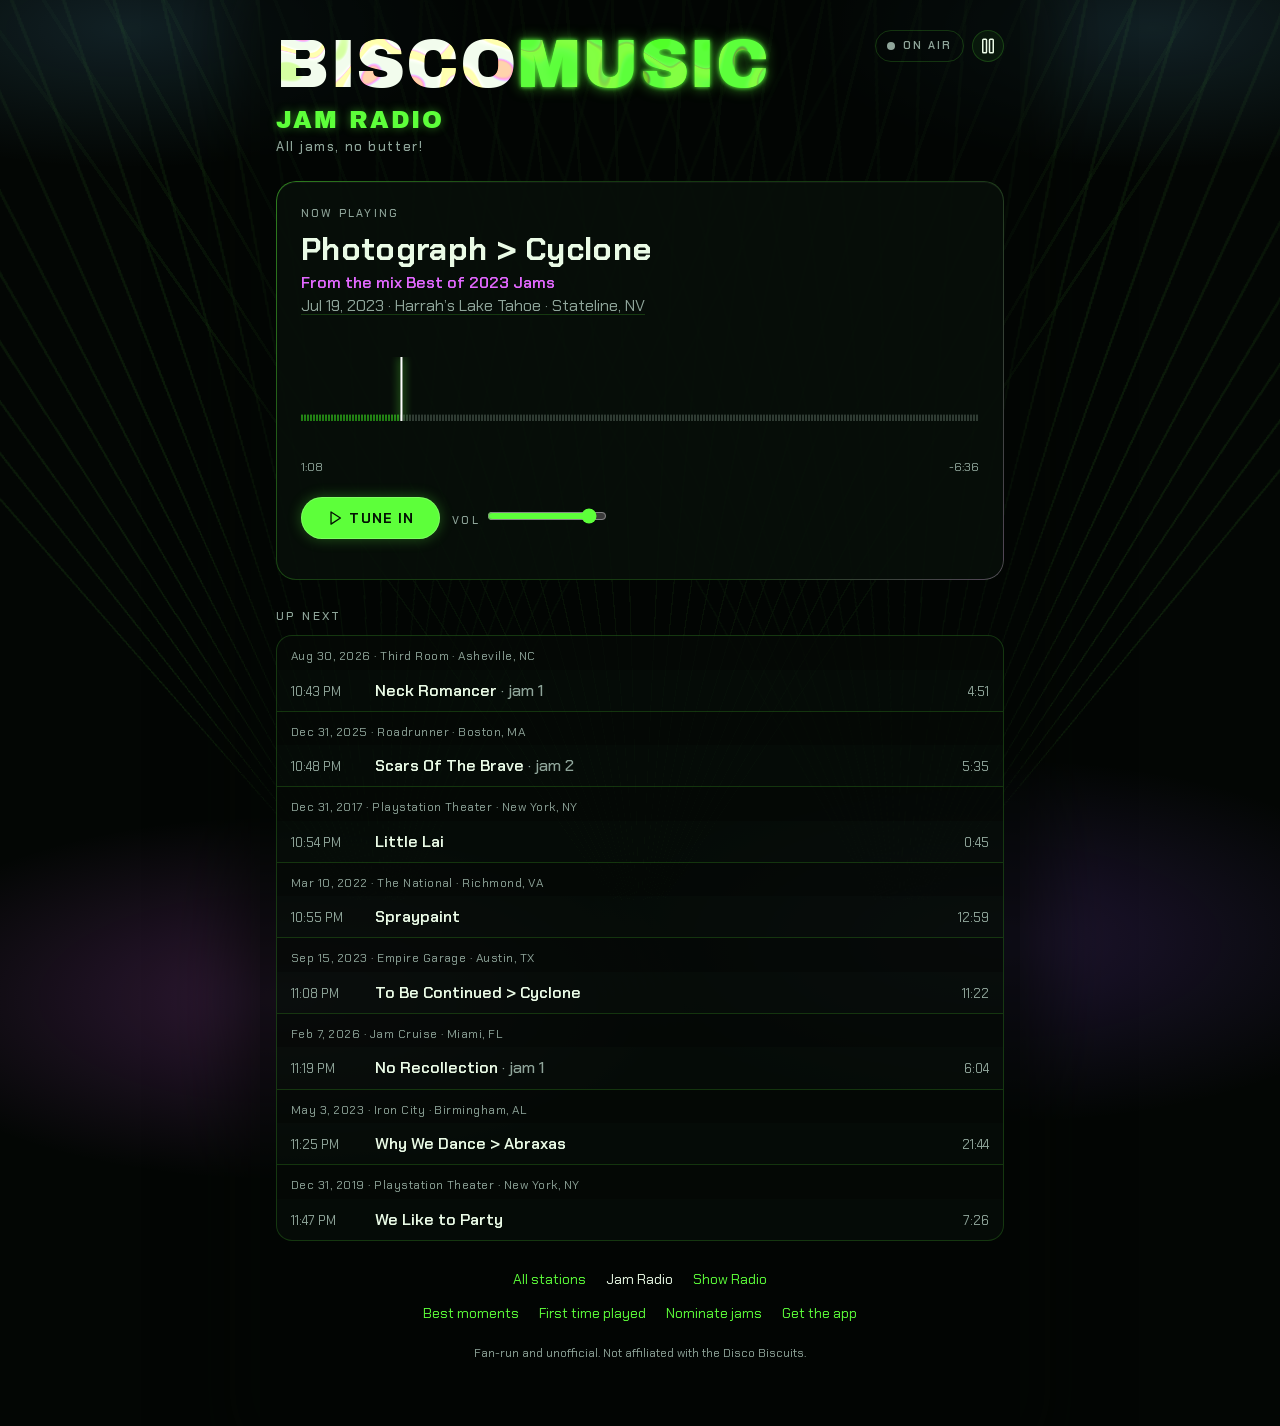
==== commit c1a85311: "Other listeners' flames rise from the waveform as they're lit The moments poll now keeps the most fl" ====
--- a/index.html
+++ b/index.html
@@ -84,6 +84,7 @@
     <div id="tts"></div>
     <div class="nudge" id="nudge" hidden><span id="ntext"></span><button class="ghost" id="nbtn"><svg class="i" aria-hidden="true"><use href="static/icons.svg#message-circle"/></svg><span>Say what happened</span></button><button class="ghost iconbtn" id="nx" aria-label="Not now"><svg class="i" aria-hidden="true"><use href="static/icons.svg#x"/></svg></button></div>
     <div class="pops" id="pops" aria-live="polite"></div>
+    <p class="sr" id="flive" aria-live="polite"></p>
     <p class="about" id="facts" hidden><span id="fsum"></span> <a id="fhist" href="/first-played">Song history <svg class="i" aria-hidden="true"><use href="static/icons.svg#arrow-right"/></svg></a></p>
     <div class="kclip" id="kclip" role="region" aria-labelledby="kkind" hidden>
       <div class="fhead"><span class="label" id="kkind">The debut</span><button class="ghost iconbtn" id="kx" aria-label="Close the player"><svg class="i" aria-hidden="true"><use href="static/icons.svg#x"/></svg></button></div>
@@ -620,7 +621,8 @@
 // Only on the live site; server.py has no /api, so locally this stays off.
 const C = { on: false, siteKey: '', track: null, list: [], shown: '', draft: null, widget: null, token: null, waiting: null,
             heat: new Map(), bucket: 5, mine: new Set(),   // heat: 5-second slice -> reaction count
-            flamed: new Map(), said: new Set(), after: null, quiet: new Set() };   // flamed: track -> positions you lit; said: tracks you commented on
+            flamed: new Map(), said: new Set(), after: null, quiet: new Set(),
+            seen: new Map(), seenFor: null };   // seen: the most flames seen per slice of this track, yours included   // flamed: track -> positions you lit; said: tracks you commented on
 const POP_SECONDS = 20;
 
 // Listener count: tuned-in tabs check in every minute with a random per-tab id (no IP).
@@ -662,7 +664,38 @@
   const m = await fetch('/api/moments?track=' + encodeURIComponent(track)).then(res => res.ok ? res.json() : null).catch(() => null);
   if (!m || track !== C.track) return;
   C.list = m.comments; C.shown = '';
-  C.bucket = m.bucket; C.heat = new Map(m.counts);
+  C.bucket = m.bucket;
+  // Flames only ever add up, so anything past the most this page has seen in a slice (its own included) is
+  // someone else's, lit since the last poll. The first load of a track just takes the counts.
+  const fresh = C.seenFor === track, theirs = [];
+  for (const [b, n] of m.counts) {
+    const seen = C.seen.get(b) || 0;
+    if (fresh && n > seen) theirs.push({ b, n: n - seen });
+    if (n > seen) C.seen.set(b, n);
+  }
+  C.seenFor = track;
+  C.heat = new Map(C.seen);
+  if (theirs.length) othersFlamed(track, theirs);
+}
+
+// Another listener lit up this track: their flames rise from that spot on the waveform, and it's announced.
+function othersFlamed(track, theirs) {
+  const t = S.tracks[indexOfTrack(track)];
+  if (!t || document.visibilityState !== 'visible') return;
+  const box = $('timeline').getBoundingClientRect();
+  theirs.forEach(({ b, n }, k) => {
+    const x = box.left + box.width * Math.min(1, (b + 0.5) * C.bucket / t.duration);
+    for (let j = 0; j < Math.min(n, 5); j++) setTimeout(() => riseFlame(x - 11, box.top + 10), (k * 3 + j) * 180);
+  });
+  const total = theirs.reduce((a, x) => a + x.n, 0), at = fmt((theirs[theirs.length - 1].b + 0.5) * C.bucket);
+  $('flive').textContent = total === 1 ? `Another listener lit up ${at}` : `${total} flames from other listeners, latest at ${at}`;
+}
+function riseFlame(x, y) {
+  const f = document.createElement('span');
+  f.className = 'flame'; f.append(icon('flame'));
+  f.style.left = x + 'px'; f.style.top = y + 'px';
+  f.style.setProperty('--dx', (Math.random() * 40 - 20) + 'px');
+  document.body.append(f); setTimeout(() => f.remove(), 1200);
 }
 
 // ---- Timeline: the track's waveform, with flames and comments on it (SoundCloud-style) ----
@@ -834,16 +867,13 @@
 
 function react() {
   const { i, el } = heard(), track = trackId(S.tracks[i]), b = Math.floor(el / C.bucket);
-  const r = $('fire').getBoundingClientRect(), f = document.createElement('span');
-  f.className = 'flame'; f.append(icon('flame'));
-  f.style.left = (r.left + r.width / 2 - 11) + 'px'; f.style.top = (r.top - 6) + 'px';
-  f.style.setProperty('--dx', (Math.random() * 40 - 20) + 'px');
-  document.body.append(f); setTimeout(() => f.remove(), 1200);
+  const r = $('fire').getBoundingClientRect();
+  riseFlame(r.left + r.width / 2 - 11, r.top - 6);
   const key = track + '|' + b;
   if (C.mine.has(key)) return;   // one per listener per slice; the server enforces it too
   C.mine.add(key);
   C.flamed.set(track, [...(C.flamed.get(track) || []), el]);
-  if (track === C.track) C.heat.set(b, (C.heat.get(b) || 0) + 1);
+  if (track === C.track) { C.seen.set(b, (C.seen.get(b) || 0) + 1); C.heat.set(b, C.seen.get(b)); }
   render();
   fetch('/api/reactions', { method: 'POST', headers: { 'Content-Type': 'application/json' },
     body: JSON.stringify({ track, pos: Math.round(el * 10) / 10 }) }).catch(() => {});
@@ -874,7 +904,7 @@
   if (id !== C.track) {
     const prev = C.track, mine = C.flamed.get(prev) || [];
     if (prev && listening && mine.length) C.after = { track: prev, pos: mine[mine.length - 1], until: Date.now() + AFTER_MS };
-    C.track = id; C.list = []; C.heat = new Map(); C.shown = ''; loadMoments(id);
+    C.track = id; C.list = []; C.heat = new Map(); C.seen = new Map(); C.seenFor = null; C.shown = ''; loadMoments(id);
   }
   renderFire(id, el);
   renderNudge();
@@ -1506,7 +1536,9 @@
     C.on = true; C.siteKey = cfg.turnstileSiteKey;
     $('cbtn').hidden = false; $('fire').hidden = false; $('share').hidden = false; $('tags').hidden = false;
     render();
-    setInterval(() => { if (C.track && visible()) loadMoments(C.track); }, 20000);
+    // Every 10 s while you're tuned in, so others' flames show up close to when they're lit; 20 s otherwise.
+    let tick = 0;
+    setInterval(() => { tick++; if (C.track && visible() && (listening || tick % 2 === 0)) loadMoments(C.track); }, 10000);
     pollListeners(); setInterval(pollListeners, 60000);
   }).catch(() => {});
   // Back on screen after a while: catch up now instead of waiting for the next poll.
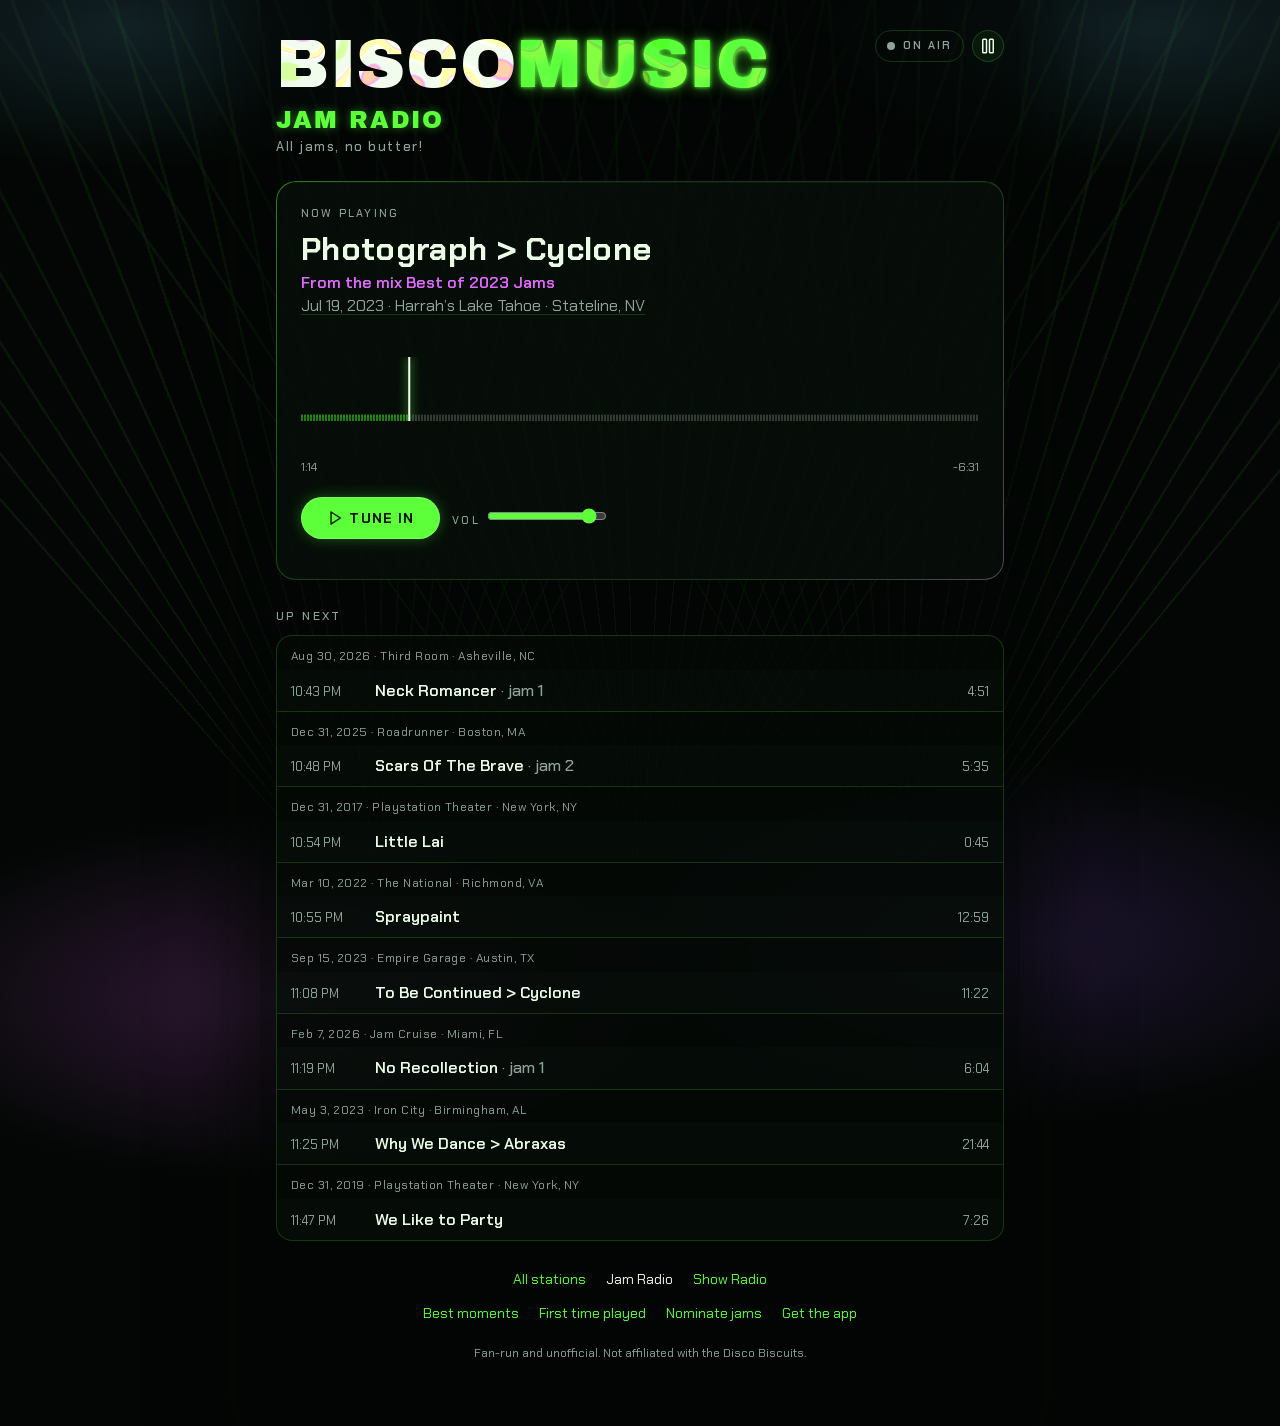
==== commit de8711e5: "Show Radio gets Jam Radio's engagement features: every flame shows, Lately, quick tags, the nudge, l" ====
--- a/index.html
+++ b/index.html
@@ -1102,7 +1102,9 @@
 const ago = ms => { const m = Math.round((Date.now() - ms) / 60000);
   return m < 1 ? 'just now' : m < 60 ? `${m} min ago` : m < 1440 ? `${Math.round(m / 60)} h ago` : `${Math.round(m / 1440)} d ago`; };
 function renderLately() {
-  const items = catalogStats.latest.filter(x => { const t = S.tracks[indexOfTrack(x.track)]; return t && x.pos <= t.duration; }).slice(0, 3);
+  // One row per moment: flames a few seconds apart on a track (one listener's run of taps) are the same moment
+  const items = catalogStats.latest.filter(x => { const t = S.tracks[indexOfTrack(x.track)]; return t && x.pos <= t.duration; })
+    .filter((x, k, all) => x.kind !== 'flame' || !all.slice(0, k).some(y => y.track === x.track && Math.abs(y.pos - x.pos) < 15)).slice(0, 3);
   $('lately').hidden = !items.length;
   $('llist').replaceChildren(...items.map(x => {
     const t = S.tracks[indexOfTrack(x.track)], li = document.createElement('li');
